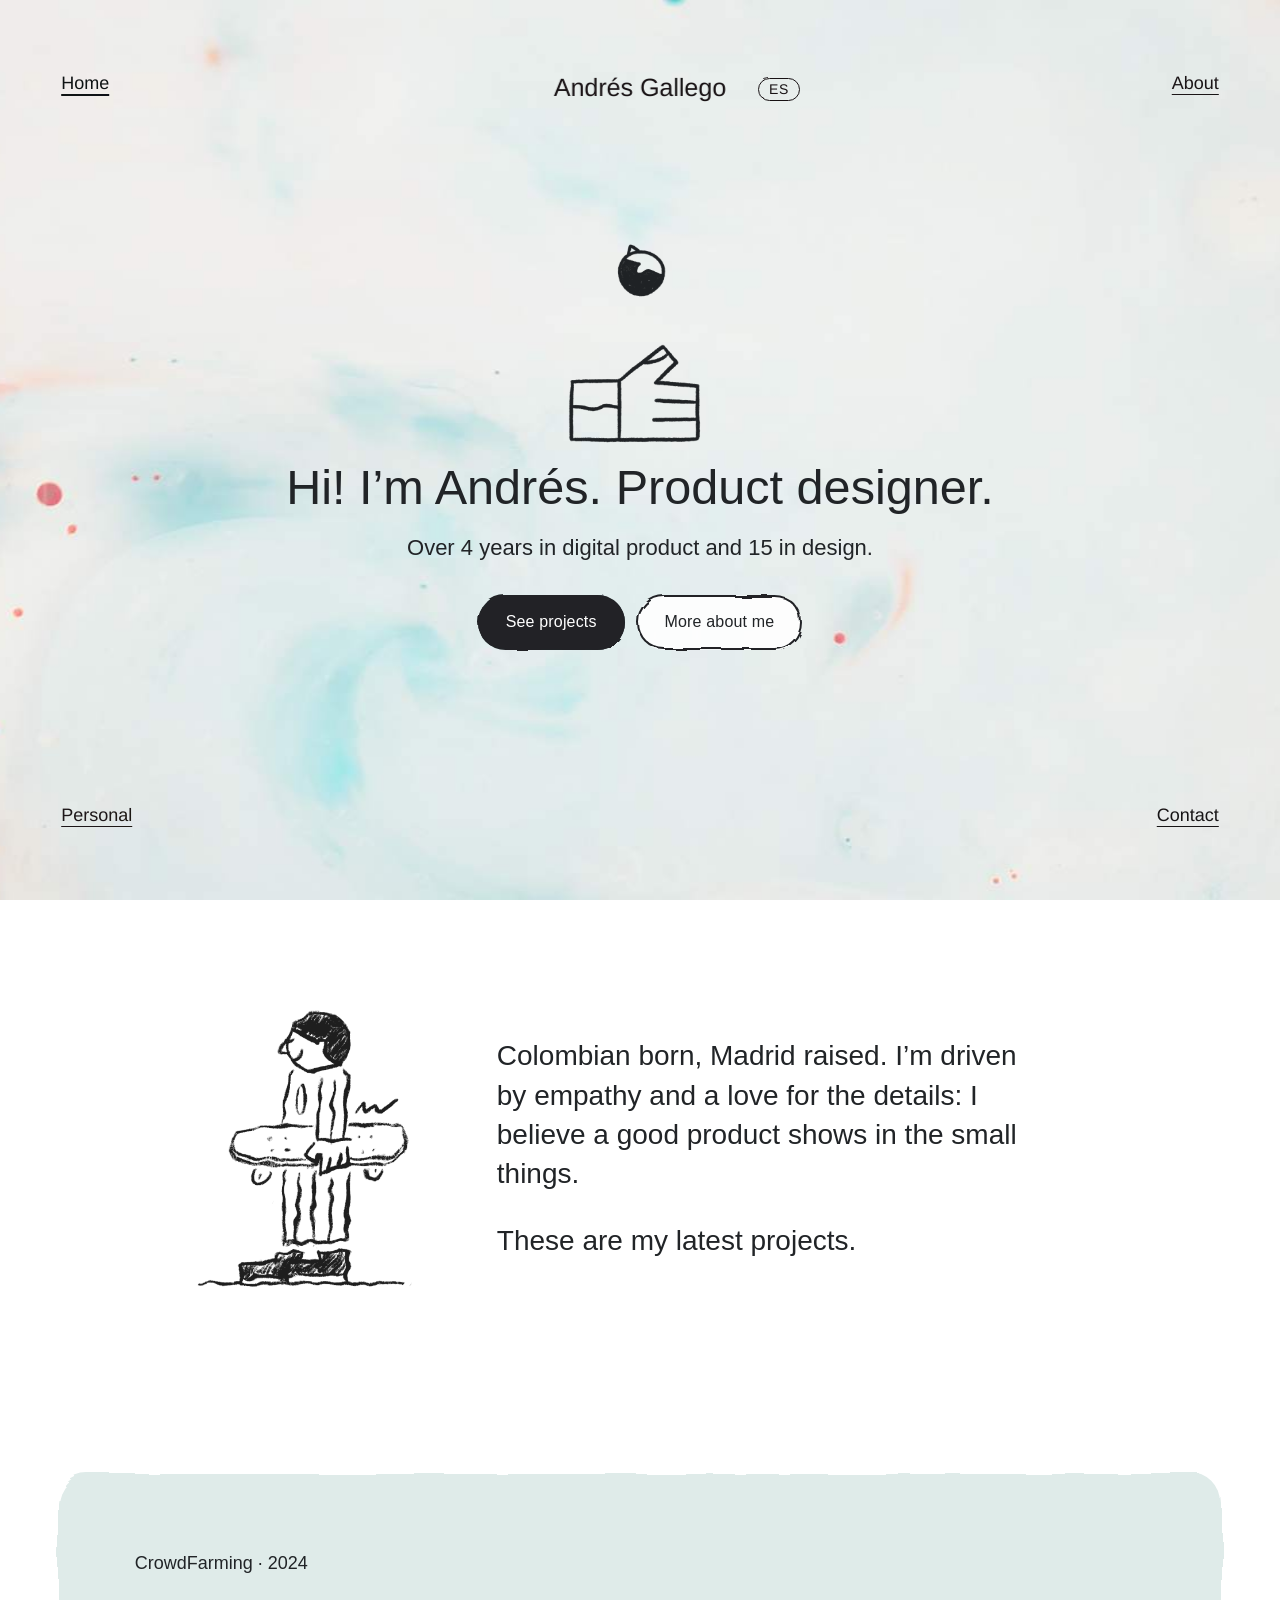
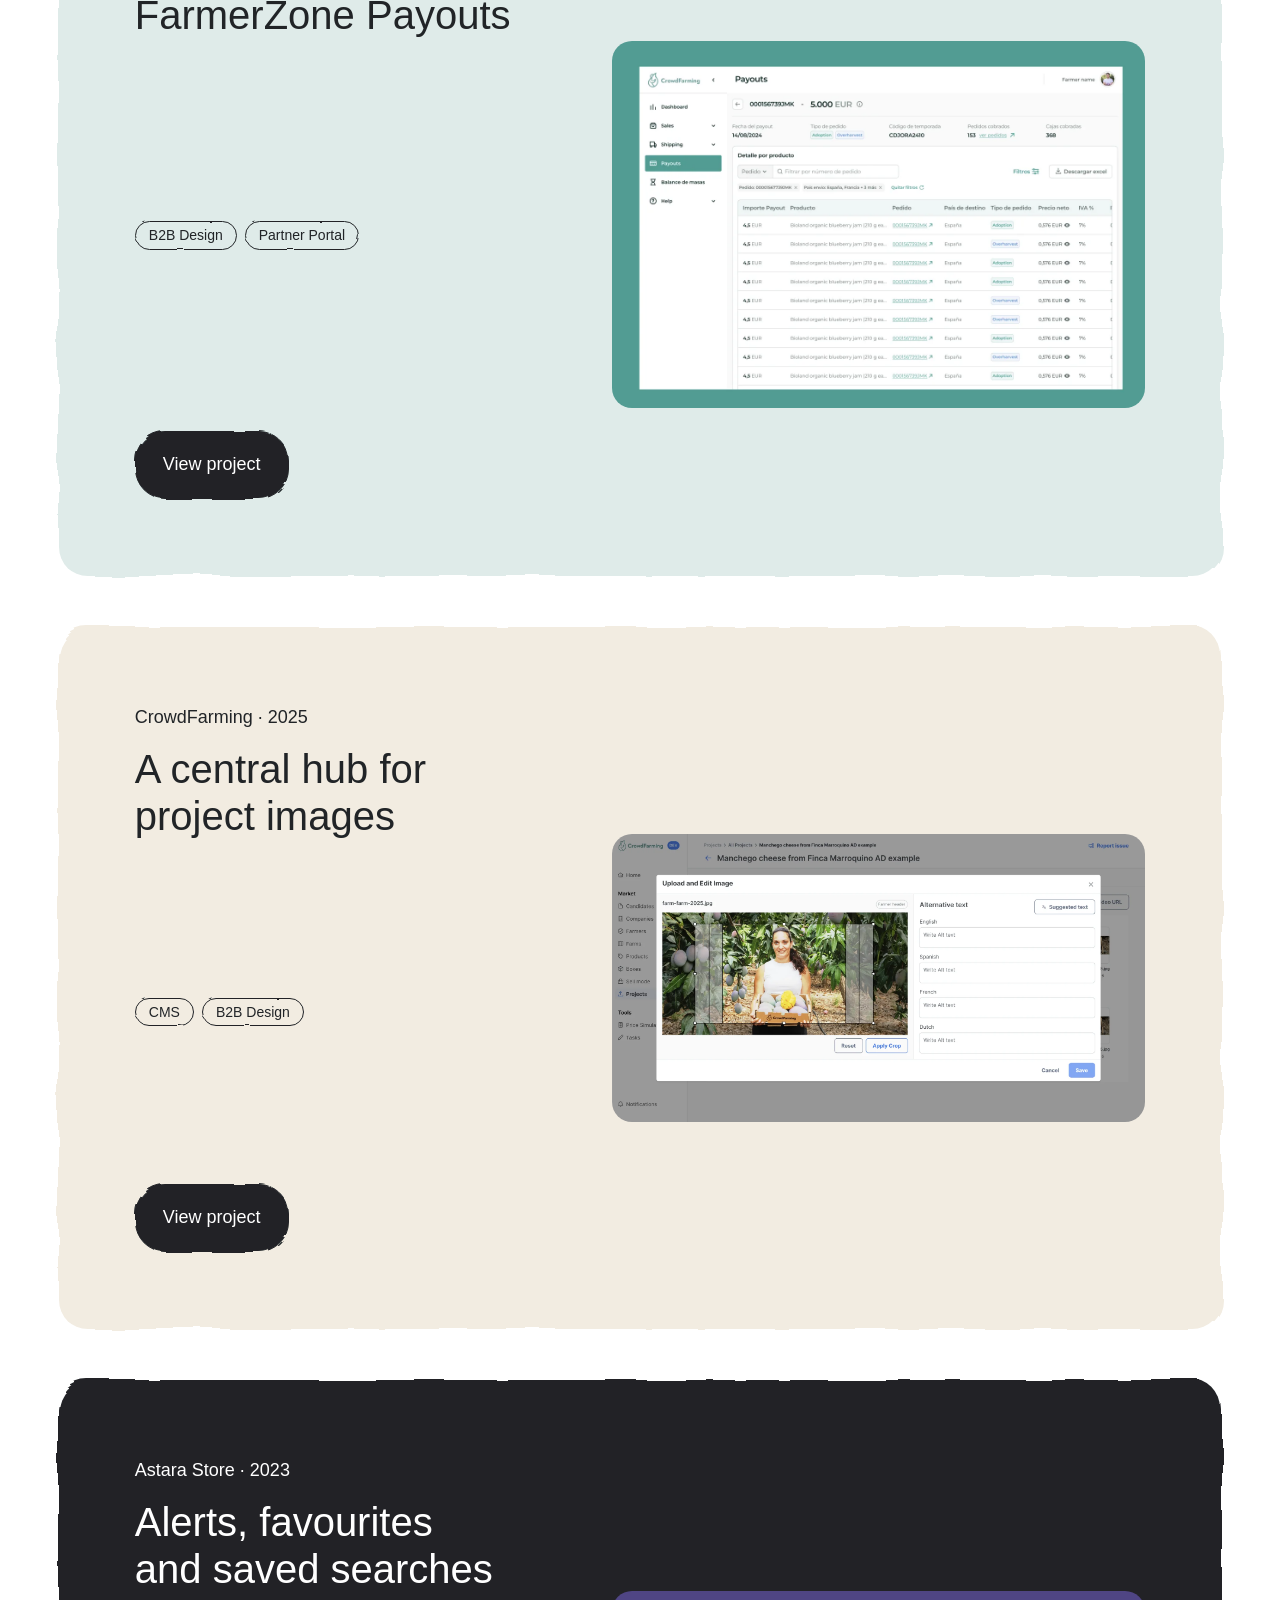
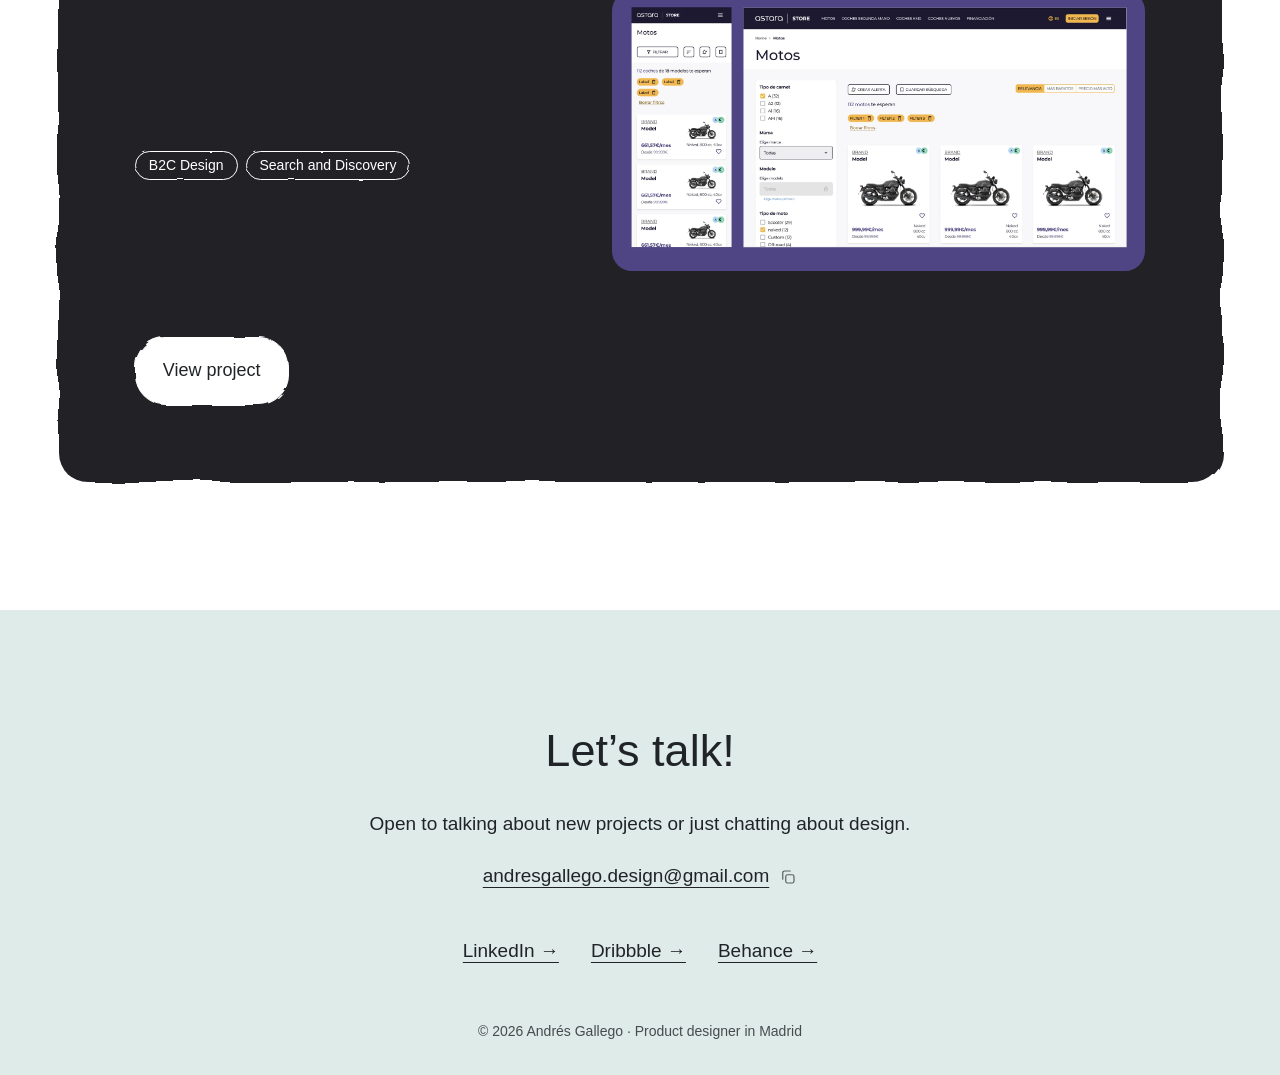
==== en/index.html @ e275a769 "Add files via upload" ====
<!doctype html>
<html lang="en">
<head>
<meta charset="utf-8">
<meta name="viewport" content="width=device-width, initial-scale=1">
<title>Andrés Gallego · Product designer</title>
<meta name="description" content="Portfolio of Andrés Gallego, product designer in Madrid: over 4 years in digital product and 15 in graphic and visual design. Case studies from CrowdFarming and Astara Store.">
<meta name="author" content="Andrés Gallego">
<meta name="theme-color" content="#212427">
<link rel="canonical" href="https://andresgallego.com/en/">
<link rel="alternate" hreflang="es" href="https://andresgallego.com/">
<link rel="alternate" hreflang="en" href="https://andresgallego.com/en/">
<link rel="alternate" hreflang="x-default" href="https://andresgallego.com/">
<meta property="og:type" content="website">
<meta property="og:site_name" content="Andrés Gallego">
<meta property="og:title" content="Andrés Gallego · Product designer">
<meta property="og:description" content="Portfolio of Andrés Gallego, product designer in Madrid: over 4 years in digital product and 15 in graphic and visual design. Case studies from CrowdFarming and Astara Store.">
<meta property="og:url" content="https://andresgallego.com/en/">
<meta property="og:image" content="https://andresgallego.com/assets/img/og-image.jpg">
<meta property="og:image:width" content="1200">
<meta property="og:image:height" content="630">
<meta property="og:image:alt" content="Andrés Gallego, product designer in Madrid">
<meta property="og:locale" content="en_GB">
<meta property="og:locale:alternate" content="es_ES">
<meta name="twitter:card" content="summary_large_image">
<meta name="twitter:title" content="Andrés Gallego · Product designer">
<meta name="twitter:description" content="Portfolio of Andrés Gallego, product designer in Madrid: over 4 years in digital product and 15 in graphic and visual design. Case studies from CrowdFarming and Astara Store.">
<meta name="twitter:image" content="https://andresgallego.com/assets/img/og-image.jpg">
<script type="application/ld+json">{"@context":"https://schema.org","@type":"Person","name":"Andrés Gallego","jobTitle":"Product designer","url":"https://andresgallego.com/","address":{"@type":"PostalAddress","addressLocality":"Madrid","addressCountry":"ES"},"sameAs":["https://www.linkedin.com/in/andres-gallego/","https://dribbble.com/andresgallego","https://www.behance.net/andresgallego"]}</script>
<link rel="preconnect" href="https://api.fontshare.com">
<link rel="preconnect" href="https://fonts.googleapis.com">
<link rel="preconnect" href="https://fonts.gstatic.com" crossorigin>
<link rel="stylesheet" href="https://fonts.googleapis.com/css2?family=Libre+Baskerville:ital@0;1&display=swap">
<link rel="stylesheet" href="https://api.fontshare.com/v2/css?f[]=switzer@400,500,600&f[]=cabinet-grotesk@500,700&display=swap">
<link rel="icon" type="image/png" sizes="32x32" href="../assets/img/favicon-32.png">
<link rel="icon" type="image/png" sizes="192x192" href="../assets/img/favicon-192.png">
<link rel="apple-touch-icon" href="../assets/img/apple-touch-icon.png">
<link rel="stylesheet" href="../assets/css/style.css">
<style>
.cargando{position:fixed;inset:0;z-index:9999;display:grid;place-content:center;justify-items:center;gap:4px;background:#fff;opacity:0;pointer-events:none;animation:cargando-entra .3s ease 1.2s forwards;transition:opacity .4s ease}
.cargando.fuera{animation:none;opacity:0!important;visibility:hidden;transition:opacity .4s ease,visibility 0s .4s}
@keyframes cargando-entra{to{opacity:1;pointer-events:auto}}
.cargando__cab{width:150px;height:auto;min-height:213px;display:block}
.cargando__puntos{display:flex;gap:9px;height:14px;align-items:center}
.cargando__puntos i{width:9px;height:9px;border-radius:50%;background:#212427;animation:cargando-punto 1.2s ease-in-out infinite}
.cargando__puntos i:nth-child(2){animation-delay:.2s}.cargando__puntos i:nth-child(3){animation-delay:.4s}
@keyframes cargando-punto{0%,70%,100%{opacity:.18;transform:scale(.8)}35%{opacity:1;transform:scale(1.1)}}
@media (prefers-reduced-motion:reduce){.cargando__puntos i{animation:none;opacity:.6}}
</style>
<noscript><style>.cargando{display:none}</style></noscript>
<script src="../assets/js/main.js" defer></script>
</head>
<body>
<div class="cargando" id="cargando" role="status" aria-live="polite"><img class="cargando__cab" data-src="../assets/img/cabezon-mini.webp" alt=""><div class="cargando__puntos" aria-hidden="true"><i></i><i></i><i></i></div><span class="solo-lectores">Loading…</span></div>
<script>(function(){var c=document.getElementById("cargando");if(!c)return;setTimeout(function(){var i=c.querySelector("img");if(i&&c.parentNode&&!c.classList.contains("fuera"))i.src=i.getAttribute("data-src")},600);var f=function(){c.classList.add("fuera");setTimeout(function(){c.remove()},600)};if(document.readyState==="complete")f();else{window.addEventListener("load",f);setTimeout(f,12000)}})();</script>
<a class="skip" href="#main">Skip to content</a>
<svg width="0" height="0" style="position:absolute" aria-hidden="true" focusable="false"><filter id="trazo" x="-12%" y="-50%" width="124%" height="200%"><feTurbulence type="fractalNoise" baseFrequency="0.035 0.06" numOctaves="2" seed="7" result="n"/><feDisplacementMap in="SourceGraphic" in2="n" scale="6"/></filter><filter id="trazo-fino" x="-12%" y="-50%" width="124%" height="200%"><feTurbulence type="fractalNoise" baseFrequency="0.05 0.08" numOctaves="2" seed="7" result="n"/><feDisplacementMap in="SourceGraphic" in2="n" scale="2.5"/></filter><filter id="trazo-card" x="-2%" y="-2%" width="104%" height="104%"><feTurbulence type="fractalNoise" baseFrequency="0.012 0.02" numOctaves="2" seed="7" result="n"/><feDisplacementMap in="SourceGraphic" in2="n" scale="9"/></filter></svg>
<nav class="site-nav" aria-label="Main">
  <a class="nav-name" href="index.html">Andrés Gallego</a>
  <a class="nav-lang" href="../index.html" hreflang="es" lang="es" aria-label="Leer esta página en español">ES</a>
  <div class="m-cabecera">
    <a class="m-id" href="index.html"><span class="m-foto"><img src="../assets/img/andres.jpg" alt=""></span><span class="m-nombre">Andrés Gallego</span></a>
    <div class="m-acciones">
      <a class="m-btn" href="mailto:andresgallego.design@gmail.com" aria-label="Email Andrés"><svg viewBox="0 0 24 24" width="18" height="18" fill="none" stroke="currentColor" stroke-width="1.6" stroke-linecap="round" stroke-linejoin="round" aria-hidden="true"><rect x="3" y="5" width="18" height="14" rx="2.5"/><path d="m4 7.5 8 6 8-6"/></svg></a>
      <a class="m-btn" href="https://www.linkedin.com/in/andres-gallego/" target="_blank" rel="noopener" aria-label="Andrés on LinkedIn"><svg viewBox="0 0 24 24" width="17" height="17" fill="currentColor" aria-hidden="true"><path d="M5.2 9.2h3.1V19H5.2zM6.75 4.6a1.8 1.8 0 1 1 0 3.6 1.8 1.8 0 0 1 0-3.6zM10.4 9.2h3v1.35h.04c.42-.8 1.45-1.65 2.98-1.65 3.18 0 3.77 2.1 3.77 4.8V19h-3.1v-4.7c0-1.12-.02-2.56-1.56-2.56-1.56 0-1.8 1.22-1.8 2.48V19h-3.1z"/></svg></a>
      <a class="m-btn m-lang" href="../index.html" hreflang="es" lang="es" aria-label="Leer esta página en español">ES</a>
    </div>
  </div>
  <div class="nav-pill">
    <a class="nav-tl" href="index.html" aria-current="page">Home</a>
    <a class="nav-tr" href="about.html">About</a>
    <a class="nav-bl" href="personal.html">Personal</a>
    <a class="nav-br" href="#contacto">Contact</a>
  </div>
</nav>
<main id="main" class="page">
<header class="hero">
  <img class="dibujo dibujo--hero" data-balon="../assets/img/cabeza.png" src="../assets/img/cabezon.webp" alt="Animated illustration of a head resting on an open book">
  <h1>Hi! I’m Andrés. Product designer.</h1>
  <p class="hero__sub">Over 4 years in digital product and 15 in design.</p>
  <p class="hero__ctas"><a href="#trabajos">See projects</a><a href="about.html">More about me</a></p>
</header>
<section class="intro" aria-label="Introduction">
  <div class="intro__inner">
    <img class="intro__dibujo" src="../assets/img/patin.webp" alt="Animated illustration of a boy standing and holding a skateboard" width="400" height="508">
    <div class="intro__texto">
      <p>Colombian born, Madrid raised. I’m driven by empathy and a love for the details: I believe a good product shows in the small things.</p>
      <p>These are my latest projects.</p>
    </div>
  </div>
</section>
<div class="trabajos-banda" id="trabajos"><section class="trabajos" aria-label="Projects">
    <article class="card reveal" style="--bg:#DFEBE9">
      <div class="card__texto">
        <div>
          <p class="card__meta">CrowdFarming · 2024</p>
          <h2><a class="card__link" href="farmerzone-payouts.html">FarmerZone Payouts</a></h2>
        </div>
        <ul class="card__tags" style="list-style:none;padding:0;margin:0"><li class="chip">B2B Design</li><li class="chip">Partner Portal</li></ul>
        <span class="btn" aria-hidden="true">View project</span>
      </div>
      <div class="card__media"><figure class="media "><div class="media__box" style="--ratio:4 / 3"><img src="../assets/img/farmerzone-portada.webp" alt="Cover of FarmerZone Payouts" loading="lazy"></div></figure></div>
    </article>
    <article class="card reveal" style="--bg:#F2ECE1">
      <div class="card__texto">
        <div>
          <p class="card__meta">CrowdFarming · 2025</p>
          <h2><a class="card__link" href="central-image-hub.html">A central hub for project images</a></h2>
        </div>
        <ul class="card__tags" style="list-style:none;padding:0;margin:0"><li class="chip">CMS</li><li class="chip">B2B Design</li></ul>
        <span class="btn" aria-hidden="true">View project</span>
      </div>
      <div class="card__media"><figure class="media "><div class="media__box" style="--ratio:4 / 3"><img src="../assets/img/hub-imagenes-portada.webp" alt="Cover of the project image hub" loading="lazy"></div></figure></div>
    </article>
    <article class="card reveal card--oscuro" style="--bg:#212427">
      <div class="card__texto">
        <div>
          <p class="card__meta">Astara Store · 2023</p>
          <h2><a class="card__link" href="alerts-favourites.html">Alerts, favourites and saved searches</a></h2>
        </div>
        <ul class="card__tags" style="list-style:none;padding:0;margin:0"><li class="chip">B2C Design</li><li class="chip">Search and Discovery</li></ul>
        <span class="btn" aria-hidden="true">View project</span>
      </div>
      <div class="card__media"><figure class="media "><div class="media__box" style="--ratio:4 / 3"><img src="../assets/img/alertas-portada.webp" alt="Cover of Alerts, favourites and saved searches" loading="lazy"></div></figure></div>
    </article>
</section></div>
<section class="contacto" id="contacto" aria-labelledby="h-contacto">
  <h2 id="h-contacto">Let’s talk!</h2>
  <p>Open to talking about new projects or just chatting about design.</p>
  <p class="contacto__fila"><button type="button" class="copiar-mail" data-mail="andresgallego.design@gmail.com" data-ok="Email copied!" aria-label="Copy email"><span class="contacto__mail">andresgallego.design@gmail.com</span><svg class="i-copiar" viewBox="0 0 24 24" width="18" height="18" fill="none" stroke="currentColor" stroke-width="1.6" stroke-linecap="round" stroke-linejoin="round" aria-hidden="true"><rect x="9" y="9" width="11" height="11" rx="2.5"/><path d="M5 15V6.5A2.5 2.5 0 0 1 7.5 4H15"/></svg><svg class="i-ok" viewBox="0 0 24 24" width="18" height="18" fill="none" stroke="currentColor" stroke-width="1.8" stroke-linecap="round" stroke-linejoin="round" aria-hidden="true"><path d="M5 12.5l4.5 4.5L19 7.5"/></svg></button></p>
  <ul class="contacto__links">
    <li><a href="https://www.linkedin.com/in/andres-gallego/" target="_blank" rel="noopener">LinkedIn →</a></li>
    <li><a href="https://dribbble.com/andresgallego" target="_blank" rel="noopener">Dribbble →</a></li>
    <li><a href="https://www.behance.net/andresgallego" target="_blank" rel="noopener">Behance →</a></li>
  </ul>
</section>

</main>
<footer class="pie"><p>© 2026 Andrés Gallego · Product designer in Madrid</p></footer>
</body>
</html>
---- assets/css/style.css ----
/* Portfolio de Andrés Gallego · estilos compartidos por todas las páginas.
   Concepto de layout: navegación en las cuatro esquinas, tarjetas grandes de color
   por proyecto y bloques de lectura estrechos en los casos de estudio.

   TIPOGRAFÍAS: ahora se cargan Switzer (textos) y Cabinet Grotesk (menú, botones y nombre)
   desde Fontshare, que son gratuitas también para uso comercial. Para cambiarlas basta con
   editar las dos variables --font-texto y --font-ui (ver README.md, apartado "Tipografías"). */

:root {
  --negro: #212427;
  --blanco: #ffffff;
  --fondito: #dfebe9;
  --veis: #f2ece1;
  --granate: #ea7287;
  --naranjita: #fea989;
  --gris: #d9d9d9;
  --fecha: #2ba3a9;
  --aviso: #fbe3e8;
  --linea: rgba(33, 36, 39, 0.14);

  --font-texto: "Switzer", "Hanken Grotesk", "Helvetica Neue", Arial, sans-serif;
  --font-ui: "Cabinet Grotesk", "Switzer", "Helvetica Neue", Arial, sans-serif;

  --edge: clamp(16px, 4vw, 60px);
  --gutter: clamp(20px, 5vw, 48px);
  --nav-y: clamp(20px, 7vh, 72px);
  --radio: 30px;

  /* Escala tipográfica única para toda la web */
  --fs-xs: 14px;                          /* etiquetas, fechas, chips */
  --fs-sm: 16px;                          /* texto secundario, pies de foto */
  --fs-base: 18px;                        /* texto de interfaz */
  --fs-read: clamp(17px, 1.5vw, 19px);    /* cuerpo de lectura (casos de estudio) */
  --fs-lg: clamp(19px, 1.8vw, 22px);      /* subtítulos y listas destacadas */
  --fs-xl: clamp(21px, 2.4vw, 28px);      /* entradillas y títulos de apartado */
  --fs-h2: clamp(26px, 3.4vw, 40px);      /* títulos de sección y tarjetas */
  --fs-h1: clamp(26px, 4.2vw, 45px);      /* titulares de portada y contacto */
  --fs-title: clamp(30px, 4.6vw, 56px);   /* títulos de página */

  color-scheme: light;
}

*, *::before, *::after { box-sizing: border-box; }

html { scroll-behavior: smooth; }

body {
  margin: 0;
  background: var(--blanco);
  color: var(--negro);
  font-family: var(--font-texto);
  font-size: var(--fs-read);
  line-height: 1.55;
  -webkit-font-smoothing: antialiased;
}

img { max-width: 100%; display: block; }
a { color: inherit; }
:focus-visible { outline: 2px solid var(--negro); outline-offset: 4px; border-radius: 4px; }

.skip {
  position: absolute; left: -999px; top: 8px; z-index: 100;
  background: var(--negro); color: #fff; padding: 10px 16px; border-radius: 8px;
}
.skip:focus { left: 8px; }

/* ---------- Navegación en las cuatro esquinas ---------- */

.site-nav a {
  position: fixed;
  z-index: 50;
  padding: 10px;
  font-family: var(--font-ui);
  font-size: 18px;
  line-height: 1.2;
  color: #fff;
  mix-blend-mode: difference; /* se lee sobre fondos claros y oscuros */
  text-decoration: underline;
  text-decoration-thickness: 1px;
  text-underline-offset: 5px;
}
.site-nav a:hover,
.site-nav a[aria-current="page"] { text-decoration-thickness: 2px; }

.site-nav .nav-name {
  top: var(--nav-y);
  left: 50%;
  transform: translateX(-50%);
  font-size: 25px;
  font-weight: 500;
  text-decoration: none;
  white-space: nowrap;
}
.nav-tl { top: var(--nav-y); left: var(--edge); }
.nav-tr { top: var(--nav-y); right: var(--edge); }
.nav-bl { bottom: var(--nav-y); left: var(--edge); }
.nav-br { bottom: var(--nav-y); right: var(--edge); }

/* En páginas con fondo de color el menú va en negro. En la portada se mantiene la inversión: al hacer scroll, el texto se vuelve blanco cuando el dibujo pasa por debajo. */
@media (max-width: 800px) {
  body:has(.menu) .site-nav a,
  body:has(.personal) .site-nav a { mix-blend-mode: normal; color: var(--negro); }
}

/* Móvil: el nombre arriba (se va con el scroll) y el menú flota abajo en una barra fina redondeada */
@media (max-width: 800px) {
  .site-nav { position: fixed; inset: 0 0 auto 0; z-index: 50; display: block; pointer-events: none; }
  .site-nav .nav-name {
    position: absolute; left: 0; right: 0; top: 14px; transform: none; text-align: center;
    mix-blend-mode: normal; color: var(--negro); font-size: 19px; padding: 6px; pointer-events: auto;
  }
  .nav-pill {
    position: fixed; z-index: 60; pointer-events: auto;
    left: 50%; transform: translateX(-50%);
    bottom: max(14px, env(safe-area-inset-bottom, 0px));
    width: min(calc(100% - 32px), 400px);
    display: flex; gap: 2px; padding: 4px;
    background: rgba(255, 255, 255, 0.78);
    -webkit-backdrop-filter: blur(16px) saturate(1.4); backdrop-filter: blur(16px) saturate(1.4);
    border: 1px solid rgba(33, 36, 39, 0.1);
    border-radius: 999px;
    box-shadow: 0 8px 28px rgba(33, 36, 39, 0.1);
  }
  .nav-pill a {
    position: static; transform: none; mix-blend-mode: normal; flex: 1 1 0; min-width: 0;
    text-align: center; white-space: nowrap; text-decoration: none; color: var(--negro);
    font-size: 14px; font-weight: 500; padding: 10px 4px; border-radius: 999px;
    transition: background .2s, color .2s;
  }
  body .site-nav .nav-pill a[aria-current="page"] { background: var(--negro); color: #fff; }
  .pie { padding-bottom: 96px; }
}

/* ---------- Entrada de página ---------- */

.page { animation: entrar 0.5s ease both; }
@keyframes entrar { from { opacity: 0; } }

.js .reveal { transition: transform 0.8s cubic-bezier(0.2, 0.7, 0.2, 1); }
.js .reveal:not(.in) { transform: translateY(32px); }

@media (prefers-reduced-motion: reduce) {
  html { scroll-behavior: auto; }
  *, *::before, *::after { animation: none !important; transition: none !important; }
  .js .reveal:not(.in) { transform: none; }
}

/* ---------- Portada ---------- */

.hero {
  position: relative;
  isolation: isolate;
  min-height: 100svh;
  display: grid;
  place-content: center;
  justify-items: center;
  padding: 150px var(--gutter) 170px;
  text-align: center;
  overflow: hidden;
  background:
    radial-gradient(40% 50% at 12% 78%, rgba(234, 114, 135, 0.38), transparent 70%),
    radial-gradient(38% 46% at 86% 18%, rgba(223, 235, 233, 0.95), transparent 72%),
    radial-gradient(45% 55% at 70% 85%, rgba(160, 196, 226, 0.35), transparent 70%),
    radial-gradient(35% 45% at 28% 20%, rgba(242, 236, 225, 0.9), transparent 70%),
    #fff;
}
/* Textura de acuarela de tu diseño: guárdala como assets/img/hero-bg.jpg */
.hero::before {
  content: ""; position: absolute; inset: 0; z-index: -1;
  background: url("../img/hero-bg.jpg") center / cover no-repeat;
  opacity: 1;
}
.hero h1 {
  margin: 0;
  max-width: 643px;
  font-weight: 400;
  font-size: var(--fs-h1);
  line-height: 1.22;
  text-wrap: balance;
}
.hero__arrow {
  position: absolute; left: 50%; bottom: 48px;
  width: 30px; height: 70px; color: var(--negro);
  animation: bajar 2.4s ease-in-out infinite;
}
@keyframes bajar {
  0%, 100% { transform: translate(-50%, 0); }
  50% { transform: translate(-50%, 10px); }
}

.avatar {
  position: relative;
  display: grid; place-items: center;
  width: 138px; height: 138px;
  margin: 0 auto 36px;
  border-radius: 50%;
  overflow: hidden;
  background: var(--fondito);
  font-family: var(--font-ui); font-size: 32px; font-weight: 500;
}
.avatar img { position: absolute; inset: 0; width: 100%; height: 100%; object-fit: cover; }

/* ---------- Presentación ---------- */

.intro { background: #fff; padding: clamp(56px, 8vw, 112px) var(--gutter); }
.intro__inner { max-width: 676px; margin: 0 auto; }
.intro p { margin: 0 0 1em; font-size: var(--fs-xl); line-height: 1.4; }
.intro p:last-child { margin-bottom: 0; }

/* ---------- Tarjetas de proyecto ---------- */

.trabajos-banda { background: #fff; padding: clamp(40px, 6vw, 80px) 0 clamp(72px, 10vw, 150px); }
.trabajos {
  max-width: 1260px; margin: 0 auto;
  padding: 0 var(--gutter);
  display: grid; gap: clamp(28px, 4vw, 56px);
}
.card {
  position: relative;
  display: grid;
  grid-template-columns: minmax(0, 1fr) minmax(0, 1.25fr);
  gap: clamp(24px, 4vw, 56px);
  min-height: min(78vh, 720px);
  padding: clamp(28px, 6vw, 80px);
  border-radius: var(--radio);
  background: var(--bg, var(--fondito));
  color: var(--negro);
  transition: transform 0.35s ease;
}
.card:hover { transform: translateY(-4px); }
.card--oscuro { color: #fff; }
.card__texto { display: flex; flex-direction: column; justify-content: space-between; gap: 32px; }
.card__meta { margin: 0 0 14px; font-family: var(--font-ui); font-size: var(--fs-base); }
.card h2 {
  margin: 0;
  font-weight: 400; font-size: var(--fs-h2); line-height: 1.18;
  text-wrap: balance;
}
.card__link { color: inherit; text-decoration: none; }
.card__link::after { content: ""; position: absolute; inset: 0; border-radius: inherit; }
.card__tags { display: flex; flex-wrap: wrap; gap: 8px; list-style: none; margin: 0; padding: 0; }
.chip {
  padding: 6px 14px; border: 1px solid currentColor; border-radius: 999px;
  font-family: var(--font-ui); font-size: var(--fs-xs); line-height: 1.2;
}
.btn {
  display: inline-flex; align-items: center; align-self: flex-start;
  padding: 20px 28px; border-radius: var(--radio);
  background: var(--negro); color: #fff;
  font-family: var(--font-ui); font-size: var(--fs-base); text-decoration: none;
  transition: background 0.2s, color 0.2s;
}
.card--oscuro .btn { background: #fff; color: var(--negro); }
.btn::after { content: "→"; display: inline-block; max-width: 0; margin-left: 0; overflow: hidden; opacity: 0; white-space: nowrap; transition: max-width 0.3s ease, margin-left 0.3s ease, opacity 0.3s ease; }
.card:hover .btn::after, .card:focus-within .btn::after { max-width: 1.5em; margin-left: 10px; opacity: 1; }
.card__media .media__box { transition: transform 0.4s ease; }
.card:hover .card__media .media__box { transform: scale(1.025); }
.card__media { display: grid; align-content: center; gap: 16px; min-width: 0; }

@media (max-width: 800px) {
  .card { grid-template-columns: minmax(0, 1fr); min-height: 0; }
  .card__media { order: -1; }
}

/* ---------- Imágenes (con marcador cuando falta el archivo) ---------- */

.media { margin: 0; min-width: 0; }
.media__box {
  position: relative; display: grid;
  aspect-ratio: var(--ratio, 16 / 10);
  border-radius: 20px; overflow: hidden;
  background: rgba(33, 36, 39, 0.06);
}
.media__box img { width: 100%; height: 100%; object-fit: contain; }
.media__box.is-loaded { aspect-ratio: auto; background: none; }
.media__box.is-loaded img { height: auto; }
.media__box.missing {
  place-content: center; justify-items: center; gap: 6px; padding: 16px; text-align: center;
  border: 1.5px dashed rgba(33, 36, 39, 0.35);
}
.media__box.missing img { display: none; }
.media__box.missing::before { content: attr(data-alt); font-family: var(--font-ui); font-size: 16px; font-weight: 500; }
.media__box.missing::after { content: attr(data-file); font-family: ui-monospace, Menlo, monospace; font-size: 12px; opacity: 0.65; }
.card--oscuro .media__box.missing { border-color: rgba(255, 255, 255, 0.4); background: rgba(255, 255, 255, 0.06); }
.media figcaption { margin-top: 10px; font-size: var(--fs-sm); line-height: 1.4; opacity: 0.75; }
.duo { display: grid; grid-template-columns: repeat(2, minmax(0, 1fr)); gap: 16px; }
@media (max-width: 560px) { .duo { grid-template-columns: minmax(0, 1fr); } }

/* ---------- Contacto ---------- */

.contacto {
  background: var(--fondito); text-align: center;
  padding: clamp(64px, 9vw, 120px) var(--gutter) 24px;
}
.contacto h2 { margin: 0 0 32px; font-weight: 400; font-size: var(--fs-h1); line-height: 1.15; }
.contacto__links { display: flex; flex-wrap: wrap; justify-content: center; gap: 4px 12px; margin: 0 0 20px; padding: 0; list-style: none; }
.contacto__links a, .contacto__mail { font-family: var(--font-ui); text-underline-offset: 5px; }
.contacto__links a { padding: 10px; }
.contacto__mail { display: inline-block; margin: 0 0 40px; user-select: all; }
/* Pie: toma el fondo de la sección que lo precede (blanco por defecto) */
.pie { background: #fff; color: var(--negro); padding: 32px var(--gutter); text-align: center; font-size: var(--fs-xs); border-top: 1px solid rgba(33, 36, 39, 0.12); }
.pie p { margin: 0; opacity: 0.8; }

/* ---------- Menú de proyectos ---------- */

.menu {
  min-height: 100svh;
  display: grid; grid-template-columns: minmax(0, 1fr) minmax(0, 1.1fr); align-items: center;
  gap: clamp(24px, 5vw, 80px);
  padding: 140px var(--edge) 140px clamp(24px, 10vw, 200px);
}
.menu__lista { list-style: none; margin: 0; padding: 0; display: grid; gap: clamp(28px, 5vh, 56px); }
.menu__lista a { display: grid; gap: 6px; text-decoration: none; transition: opacity 0.25s; }
.menu__lista a.atenuado { opacity: 0.35; }
.menu__lista .titulo { font-size: clamp(30px, 3.6vw, 48px); line-height: 1.1; }
.menu__lista a:hover .titulo, .menu__lista a:focus-visible .titulo { text-decoration: underline; text-underline-offset: 8px; text-decoration-thickness: 1px; }
.menu__lista .dato { font-family: var(--font-ui); font-size: var(--fs-sm); opacity: 0.7; }
.menu__previews { position: relative; aspect-ratio: 1 / 1; max-height: 70vh; width: 100%; }
.preview {
  position: absolute; inset: 0; display: grid; place-items: center;
  padding: clamp(20px, 3vw, 40px); border-radius: var(--radio);
  background: var(--bg, var(--fondito)); color: var(--negro);
  opacity: 0; visibility: hidden; transition: opacity 0.35s ease, visibility 0.35s;
}
.preview.activa { opacity: 1; visibility: visible; }
.preview--oscuro { color: #fff; }
.preview .media { width: 100%; }
@media (max-width: 800px) {
  .menu { grid-template-columns: minmax(0, 1fr); padding: 130px var(--gutter) 80px; }
  .menu__previews { display: none; }
}

/* ---------- Sobre mí ---------- */

.sobre {
  position: relative;
  min-height: 100svh;
  display: grid; place-items: center;
  padding: 130px var(--gutter) 150px;
  background: var(--naranjita);
}
.sobre__cab {
  width: 100%; max-width: 1000px;
  display: grid; grid-template-columns: minmax(0, 328px) minmax(0, 1fr);
  gap: clamp(32px, 8vw, 120px); align-items: center;
}
.retrato { position: relative; width: min(328px, 100%); aspect-ratio: 1; }
.retrato .avatar { width: 100%; height: 100%; margin: 0; font-size: 64px; background: rgba(255, 255, 255, 0.55); }
.dibujo--skate { position: absolute; right: -9%; bottom: -4%; height: 62%; width: auto; margin: 0; }
.sobre h1 { margin: 0 0 40px; font-weight: 400; font-size: var(--fs-h2); line-height: 1.2; text-wrap: balance; }
.enlace-cv { font-family: var(--font-ui); font-size: var(--fs-base); text-underline-offset: 5px; }
.sobre .hero__arrow { bottom: 40px; }
@media (max-width: 700px) {
  .sobre { padding-top: 150px; }
  .sobre__cab { grid-template-columns: minmax(0, 1fr); justify-items: center; text-align: center; }
  .retrato { width: 240px; }
}

.detalle { background: #fff; padding: clamp(56px, 8vw, 112px) var(--gutter); }
.detalle__grid {
  max-width: 908px; margin: 0 auto;
  display: grid; grid-template-columns: minmax(0, 1fr) minmax(0, 1.6fr); gap: clamp(32px, 6vw, 72px);
}
.detalle h2 {
  margin: 0 0 20px; font-family: var(--font-ui); font-size: var(--fs-xs); font-weight: 500;
  letter-spacing: 0.12em; text-transform: uppercase; opacity: 0.65;
}
.habilidades { list-style: none; margin: 0 0 48px; padding: 0; display: grid; gap: 8px; font-size: var(--fs-lg); }
.exp { list-style: none; margin: 0 0 48px; padding: 0; display: grid; gap: 28px; }
.exp li { display: grid; gap: 2px; }
.exp .rol { font-size: 19px; font-weight: 500; }
.exp .lugar { font-size: 17px; }
.exp .fechas { font-size: 16px; color: var(--fecha); }
@media (max-width: 700px) { .detalle__grid { grid-template-columns: minmax(0, 1fr); } }

.cierre-gris { background: var(--gris); padding: clamp(56px, 8vw, 112px) var(--gutter); text-align: center; }
.cierre { max-width: 900px; margin: 0 auto; font-size: var(--fs-xl); line-height: 1.35; text-wrap: balance; }

/* ---------- Personal ---------- */

.personal { padding: clamp(128px, 16vw, 232px) var(--gutter) clamp(64px, 9vw, 120px); }
.personal header { margin-bottom: 56px; text-align: center; }
.personal h1 { margin: 0 0 12px; font-weight: 400; font-size: var(--fs-title); line-height: 1.1; }
.personal header p { margin: 0; font-size: var(--fs-lg); opacity: 0.8; }
.galeria { max-width: 908px; margin: 0 auto; display: grid; grid-template-columns: repeat(6, minmax(0, 1fr)); gap: 20px; }
.galeria .media { grid-column: span 6; }
.galeria .media--m { grid-column: span 3; }
@media (max-width: 560px) { .galeria .media--m { grid-column: span 6; } }

/* ---------- Casos de estudio ---------- */

.cs-hero { padding: clamp(128px, 16vw, 232px) var(--gutter) clamp(40px, 6vw, 72px); text-align: center; }
.cs-hero h1 { margin: 0 auto 16px; max-width: 900px; font-weight: 400; font-size: var(--fs-title); line-height: 1.1; text-wrap: balance; }
.cs-hero .sub { margin: 0 auto; max-width: 676px; font-size: var(--fs-lg); opacity: 0.8; }
.cs-portada { max-width: 1100px; margin: 0 auto; padding: 0 var(--gutter); }
.cs-meta {
  max-width: 908px; margin: clamp(48px, 6vw, 80px) auto;
  padding: 0 var(--gutter);
  display: grid; grid-template-columns: repeat(auto-fit, minmax(170px, 1fr)); gap: 28px 32px;
}
.cs-meta dt { margin: 0 0 6px; font-family: var(--font-ui); font-size: var(--fs-xs); letter-spacing: 0.12em; text-transform: uppercase; opacity: 0.65; }
.cs-meta dd { margin: 0; font-size: var(--fs-read); }

.cs-section { padding: clamp(56px, 8vw, 112px) 0; }
.cs-section--veis { background: var(--veis); }
.cs-section--fondito { background: var(--fondito); }
.cs-wrap { max-width: 908px; margin: 0 auto; padding: 0 var(--gutter); display: grid; gap: 28px; }
.cs-wrap > * { margin: 0; min-width: 0; }
.cs-wrap h2 { font-weight: 400; font-size: var(--fs-h2); line-height: 1.15; text-wrap: balance; }
.cs-wrap h3 { margin-top: 24px; font-family: var(--font-ui); font-weight: 500; font-size: var(--fs-xl); line-height: 1.25; }
.cs-wrap p, .cs-wrap li { max-width: 64ch; font-size: var(--fs-read); line-height: 1.6; }
.cs-wrap ul { padding-left: 1.2em; display: grid; gap: 10px; }

.callout { padding: 24px 28px; border-radius: 20px; background: var(--fondito); font-size: var(--fs-read); line-height: 1.5; }
.callout--gris { background: var(--veis); }
.callout--aviso { background: var(--aviso); }
.cs-section--veis .callout:not(.callout--aviso),
.cs-section--fondito .callout:not(.callout--aviso) { background: #fff; }

.siguiente {
  display: block; padding: clamp(48px, 7vw, 96px) var(--gutter);
  background: var(--negro); color: #fff; text-align: center; text-decoration: none;
}
.siguiente small { display: block; margin-bottom: 12px; font-family: var(--font-ui); font-size: var(--fs-xs); letter-spacing: 0.12em; text-transform: uppercase; opacity: 0.7; }
.siguiente span { font-size: var(--fs-h2); line-height: 1.15; }
.siguiente:hover span, .siguiente:focus-visible span { text-decoration: underline; text-underline-offset: 8px; text-decoration-thickness: 1px; }
.arriba { display: inline-block; margin: 0 0 24px; font-family: var(--font-ui); text-underline-offset: 5px; }

/* ---------- Ilustraciones animadas (WebP con fondo transparente) ---------- */
.dibujo { display: block; margin: 0 auto 24px; height: clamp(190px, 30vh, 280px); width: auto; max-width: 100%; }
.dibujo--sobre { height: auto; width: min(328px, 100%); margin: 0; }
.dibujo--cierre { height: clamp(180px, 24vw, 260px); margin: 0 auto 24px; }

/* El dibujo de la portada se funde con la acuarela: las líneas se mezclan con el fondo. */
.dibujo--hero { mix-blend-mode: multiply; }

/* Retrato: foto original con fondo claro (andres-regen.jpg es la alternativa en la que sales con las palmeras). */
.retrato .avatar { isolation: isolate; }

/* Retrato: base monocroma suave + velo degradado con los tonos de la acuarela (sutil, sin quemar) */
.retrato .avatar img { filter: grayscale(1) contrast(1.1) brightness(.96); }


/* Intro de la home: ilustración animada + texto */
.intro__inner { max-width: 900px; display: flex; align-items: center; gap: clamp(32px, 6vw, 80px); }
.intro__dibujo { width: clamp(150px, 22vw, 230px); height: auto; flex: none; }
.intro__texto { max-width: 520px; }
@media (max-width: 640px) { .intro__inner { flex-direction: column; align-items: flex-start; } .intro__dibujo { width: 160px; } }

/* ---------- Recorrido (Sobre mí) ---------- */
.journey { max-width: 1040px; margin: 0 auto; display: grid; grid-template-columns: minmax(0, 5fr) minmax(0, 7fr); gap: clamp(32px, 7vw, 96px); align-items: start; }
.journey__lado { position: sticky; top: 120px; }
.journey__lado h2 { margin: 0 0 24px; font-family: var(--font-ui); font-size: var(--fs-xs); font-weight: 500; letter-spacing: .06em; text-transform: uppercase; }
.journey__year { margin: 0 0 40px; font-family: var(--font-ui); font-weight: 700; font-size: clamp(64px, 9vw, 120px); line-height: .95; letter-spacing: -.03em; color: var(--naranjita); font-variant-numeric: tabular-nums; transition: opacity .25s; }
.journey__year.cambia { opacity: .15; }
.journey__sub { margin: 0 0 12px; font-size: var(--fs-sm); font-weight: 500; color: var(--fecha); }
.journey__camino { position: relative; padding-left: 40px; }
.journey__linea { position: absolute; left: 7px; top: 8px; bottom: 8px; width: 2px; background: var(--gris); border-radius: 2px; }
.journey__relleno { position: absolute; left: 0; top: 0; width: 100%; height: calc(var(--progreso, 1) * 100%); background: var(--naranjita); border-radius: 2px; }
.paradas { list-style: none; margin: 0; padding: 0; display: grid; gap: clamp(56px, 9vw, 104px); }
.parada { position: relative; }
.parada__punto { position: absolute; left: -40px; top: 6px; width: 16px; height: 16px; border-radius: 50%; background: #fff; border: 2px solid var(--gris); transition: background .3s, border-color .3s, transform .3s; }
.parada.activa .parada__punto { background: var(--naranjita); border-color: var(--naranjita); transform: scale(1.25); }
.parada__tipo { margin: 0 0 6px; font-size: var(--fs-xs); color: var(--fecha); }
.parada__rol { margin: 0 0 4px; font-size: var(--fs-xl); font-weight: 500; line-height: 1.2; }
.parada__lugar { margin: 0 0 4px; font-size: var(--fs-lg); }
.parada__fechas { margin: 0; font-size: var(--fs-sm); color: var(--fecha); }
.parada__fechas a { color: inherit; }
.parada--siguiente .parada__rol { color: var(--negro); }
.js .parada { opacity: .35; transform: translateY(14px); transition: opacity .5s, transform .5s; }
.js .parada.activa, .js .parada.vista { opacity: 1; transform: none; }
.js .parada.activa { opacity: 1; }
@media (prefers-reduced-motion: reduce) { .js .parada { opacity: 1; transform: none; transition: none; } .journey__year { transition: none; } }
@media (max-width: 760px) {
  .journey { grid-template-columns: minmax(0, 1fr); }
  .journey__lado { position: static; }
  .journey__year { display: none; }
}

/* Año grande + ilustración animada */
.journey { grid-template-columns: minmax(0, 6fr) minmax(0, 6fr); }
.journey__cabeza { display: flex; align-items: flex-end; gap: clamp(8px, 2vw, 24px); margin: 0 0 40px; }
.journey__cabeza .journey__year { margin: 0; }

/* Composición: la ilustración se sobrepone al año */
.journey__cabeza { position: relative; align-items: flex-end; }

/* Composición: la ilustración se sobrepone al año, con transparencia (multiply) */
.journey__cabeza { align-items: flex-end; }
.journey__cabeza .journey__dibujo { width: auto; height: clamp(150px, 15vw, 205px); margin-left: calc(-1 * clamp(44px, 5vw, 72px)); margin-bottom: -6px; mix-blend-mode: multiply; z-index: 1; position: relative; }


/* ---------- Móvil: recorrido ---------- */
@media (max-width: 760px) {
  .journey { grid-template-columns: minmax(0, 1fr); gap: 0; }
  .journey__lado { display: contents; }
  .journey__lado h2 { margin: 0 0 4px; }
  .journey__cabeza {
    display: flex; position: sticky; top: 0; z-index: 5;
    margin: 0 calc(-1 * var(--gutter)) 28px; padding: 6px var(--gutter) 10px;
    background: #fff;
  }
  .journey__year { display: block; font-size: 64px; }
  .journey__cabeza .journey__dibujo { height: 104px; margin-left: -30px; margin-bottom: -4px; }
  .journey__sub { margin-top: 0; }
  .habilidades { margin-bottom: 44px; }
  .journey__camino { padding-left: 32px; }
  .parada__punto { left: -32px; }
  .journey__linea { left: 7px; }
  .paradas { gap: 44px; }
}

/* Móvil: la flecha queda por encima de la barra flotante */
@media (max-width: 800px) { .hero__arrow, .sobre .hero__arrow { bottom: 96px; } }

/* ---------- Cabecera móvil: foto + nombre y accesos rápidos (email, LinkedIn) ---------- */
.m-cabecera { display: none; }
@media (max-width: 800px) {
  .site-nav .nav-name { display: none; }
  .m-cabecera {
    display: flex; align-items: center; justify-content: space-between; gap: 12px;
    padding: 14px var(--gutter) 0; pointer-events: auto;
  }
  .site-nav .m-cabecera a { position: static; transform: none; mix-blend-mode: normal; color: var(--negro); text-decoration: none; padding: 0; }
  .m-id { display: flex; align-items: center; gap: 10px; min-width: 0; }
  .m-foto { position: relative; flex: none; width: 38px; height: 38px; border-radius: 50%; overflow: hidden; background: var(--gris); }
  .m-foto img { position: absolute; width: 80px; height: 80px; max-width: none; left: -21px; top: -11px; filter: grayscale(1) contrast(1.03) brightness(1.08); }
  .m-nombre { font-family: var(--font-ui); font-size: 17px; font-weight: 500; white-space: nowrap; }
  .m-acciones { display: flex; gap: 8px; flex: none; }
  .site-nav .m-cabecera .m-btn {
    display: grid; place-items: center; width: 38px; height: 38px; border-radius: 50%;
    background: rgba(255, 255, 255, 0.65); border: 1px solid rgba(33, 36, 39, 0.16);
    -webkit-backdrop-filter: blur(10px); backdrop-filter: blur(10px);
  }
}

/* Portada: enlaces a los trabajos */
.hero__cta { display: none; margin-top: 22px; font-family: var(--font-ui); font-size: var(--fs-sm); color: var(--negro); text-decoration: underline; text-underline-offset: 5px; text-decoration-thickness: 1px; }
.hero__cta:hover { text-decoration-thickness: 2px; }
.hero__bajar { position: absolute; left: 0; right: 0; bottom: 0; height: 130px; display: block; }
.hero__bajar .hero__arrow { pointer-events: none; }
@media (max-width: 800px) {
  .hero { padding: 92px var(--gutter) 150px; min-height: 100svh; place-content: start center; }
  .hero__cta { display: inline-block; }
  .hero h1 { line-height: 1.25; }
  .hero .dibujo--hero { height: clamp(190px, 28vh, 250px); margin-bottom: 10px; }
  .hero__bajar { height: 190px; }
}

/* Móvil: al hacer scroll, la ilustración y la cabecera suben rápido y se desvanecen */
@media (max-width: 800px) {
  .hero .dibujo--hero, .m-cabecera { will-change: transform, opacity; }
}
@media (prefers-reduced-motion: reduce) { .hero .dibujo--hero, .m-cabecera { transform: none !important; opacity: 1 !important; } }

/* La cabeza que cae y rebota como un balón */
.balon { position: fixed; left: 0; top: 0; z-index: 40; width: 54px; height: auto; pointer-events: auto; touch-action: manipulation; cursor: pointer; opacity: 0; will-change: transform, opacity; -webkit-tap-highlight-color: transparent; }
.balon.visible { opacity: 1; transition: opacity .25s; }
.balon.oculto { opacity: 0; transition: opacity .6s; pointer-events: none; }
@media (min-width: 801px) { .balon { width: 78px; } }

/* Móvil: el menú flotante lleva solo Home, Sobre mí y Personal (el contacto está en los botones de la cabecera) */
@media (max-width: 800px) {
  .nav-pill .nav-br { display: none; }
  .nav-pill { width: min(calc(100% - 48px), 330px); }
  .nav-pill a { font-size: 15px; padding: 11px 6px; }
}
@media (max-width: 800px) { .nav-pill .nav-tr { order: 3; } }

/* Móvil: la cabecera es fija, se oculta al bajar y vuelve al subir */
@media (max-width: 800px) {
  .m-cabecera {
    padding-bottom: 10px;
    transition: transform .38s cubic-bezier(.2, .7, .2, 1), background-color .25s, box-shadow .25s;
  }
  html.cab-fondo .m-cabecera {
    background: rgba(255, 255, 255, 0.84);
    -webkit-backdrop-filter: blur(14px) saturate(1.3); backdrop-filter: blur(14px) saturate(1.3);
    box-shadow: 0 1px 0 rgba(33, 36, 39, 0.08);
  }
  html.cab-oculta .m-cabecera { transform: translateY(-110%); }
}
@media (prefers-reduced-motion: reduce) { html.cab-oculta .m-cabecera { transition: none; } }

/* Ventanita con la dirección de email (cabecera móvil) */
.correo-pop {
  position: fixed; z-index: 70; top: 64px; right: var(--gutter);
  width: min(300px, calc(100% - 2 * var(--gutter)));
  padding: 16px; border-radius: 20px;
  background: rgba(255, 255, 255, 0.96); border: 1px solid rgba(33, 36, 39, 0.1);
  box-shadow: 0 12px 34px rgba(33, 36, 39, 0.16);
  -webkit-backdrop-filter: blur(14px); backdrop-filter: blur(14px);
}
.correo-pop[hidden] { display: none; }
.correo-pop__dir { margin: 0 0 12px; font-size: var(--fs-sm); word-break: break-all; user-select: all; -webkit-user-select: all; }
.correo-pop__acc { display: flex; gap: 8px; }
.correo-pop__copiar, .correo-pop__abrir {
  flex: 1; text-align: center; font-family: var(--font-ui); font-size: var(--fs-xs); font-weight: 500;
  padding: 10px 12px; border-radius: 999px; border: 1px solid rgba(33, 36, 39, 0.2);
  background: #fff; color: var(--negro); text-decoration: none; cursor: pointer;
}
.correo-pop__abrir { background: var(--negro); color: #fff; border-color: var(--negro); }

/* Escritorio: la portada cabe en una pantalla y la flecha siempre se ve */
@media (min-width: 801px) {
  .hero { height: 100svh; min-height: 560px; padding: 112px var(--gutter) 132px; }
  .hero .dibujo--hero { height: clamp(120px, 24vh, 250px); margin-bottom: 12px; }
  .hero h1 { font-size: clamp(26px, min(4.2vw, 5.2vh), 45px); }
}

/* Galería Personal: alinear por arriba y max-width algo mayor */
.galeria { align-items: start; max-width: 1040px; }
.galeria .media__box img { object-fit: contain; }
/* Imagen de 1080px: una columna, sin ampliar por encima de su resolución real (evita pixelado) */
.galeria .fila-par { grid-column: span 6; display: flex; gap: 20px; align-items: start; }
.galeria .fila-par .media { min-width: 0; }
.galeria .par-a { flex: 0.7925 1 0; }  /* 1080 × 1363 */
.galeria .par-b { flex: 1.5 1 0; }     /* 2000 × 1333 */
@media (max-width: 560px) { .galeria .fila-par { flex-direction: column; } .galeria .fila-par .media { flex: none; width: 100%; } }
/* Filas con alturas iguales: el patrón de música se recorta a 1:1 como el de helados */
.galeria .media:has(img[src*="music"]) .media__box img { object-fit: cover; }
.galeria .media:has(img[src*="music"]) .media__box.is-loaded { aspect-ratio: 1 / 1; }
.galeria .media:has(img[src*="music"]) .media__box.is-loaded img { height: 100%; }
@media (max-width: 800px) { body .pie { padding-bottom: 96px; } }

/* Móvil · Sobre mí: la foto ya sale en la cabecera, aquí queda solo la animación */
@media (max-width: 700px) {
  .retrato { width: auto; aspect-ratio: auto; display: grid; place-items: center; }
  .retrato .avatar { display: none; }
  .retrato .dibujo--skate { position: static; height: clamp(170px, 46vw, 220px); width: auto; }
  .sobre { padding-top: 120px; }
}

/* Sobre mí: botón de descarga del CV + flecha que lleva al recorrido */
.enlace-cv {
  display: inline-block; padding: 14px 26px; border-radius: 999px;
  background: var(--negro); color: #fff; text-decoration: none;
  font-family: var(--font-ui); font-size: var(--fs-sm); font-weight: 500; letter-spacing: 0.01em;
  transition: transform .2s ease, background .2s ease;
}
.enlace-cv:hover { transform: translateY(-2px); background: #000; }
.sobre .hero__bajar { z-index: 2; }
.sobre .hero__bajar:hover .hero__arrow { animation-duration: 1.2s; }
@media (max-width: 700px) {
  .sobre { place-items: start center; padding: 84px var(--gutter) 150px; min-height: 100svh; }
  .sobre h1 { margin-bottom: 28px; }
  .retrato .dibujo--skate { height: clamp(150px, 40vw, 190px); }
  .sobre .hero__bajar { height: 150px; }
}

/* Porción de pizza que cae en Sobre mí */
.balon--porcion { width: auto; }

/* Personal: la ilustración hace de título (el h1 queda oculto visualmente para lectores de pantalla y buscadores) */
.sr-solo { position: absolute; width: 1px; height: 1px; margin: -1px; padding: 0; overflow: hidden; clip: rect(0 0 0 0); white-space: nowrap; border: 0; }
.personal .dibujo--titulo { height: clamp(170px, 22vw, 250px); margin: 0 auto 20px; }
.personal header { margin-bottom: 40px; }

/* Piezas sueltas de la ilustración del título de Personal */
.piezas { position: fixed; inset: 0; z-index: 40; pointer-events: none; transition: opacity .7s; }
.piezas.oculto { opacity: 0; }
.piezas i { position: absolute; left: 0; top: 0; display: block; background-repeat: no-repeat; will-change: transform; }

/* Selector de idioma ES / EN */
.site-nav .nav-lang { top: var(--nav-y); left: calc(50% + 118px); font-size: 14px; letter-spacing: 0.04em; text-decoration: none; border: 1px solid currentColor; border-radius: 999px; padding: 3px 11px; margin-top: 7px; }
.site-nav .nav-lang:hover { text-decoration: none; background: rgba(255,255,255,.18); }
.m-lang { display: none; }
@media (max-width: 800px) {
  .site-nav .nav-lang { display: none; }
  .site-nav .m-cabecera .m-lang { display: grid; font-family: var(--font-ui); font-size: 13px; font-weight: 600; letter-spacing: 0.03em; text-decoration: none; color: var(--negro); }
}

/* Portada: saludo + subtítulo a dos líneas (referencia: benshih.design) */
.hero__sub { margin: 18px 0 0; max-width: 760px; font-size: clamp(16px, 1.5vw, 21px); line-height: 1.5; color: rgba(33, 36, 39, 0.78); text-wrap: pretty; }
.hero__sub .marca { display: inline-block; padding: 1px 12px 2px; margin: 0 1px; border: 1px solid rgba(33, 36, 39, 0.22); border-radius: 999px; background: rgba(255, 255, 255, 0.7); color: var(--negro); font-weight: 500; line-height: 1.35; }
@media (min-width: 801px) { .hero h1 { font-size: clamp(30px, min(5vw, 6vh), 56px); max-width: 780px; } }

/* Portada: todo el texto con el mismo cuerpo + dos CTA (referencia: benshih.design en móvil) */
body .hero h1, body .hero .hero__sub { font-size: var(--fs-xl); line-height: 1.4; font-weight: 400; max-width: 760px; color: var(--negro); text-wrap: balance; }
body .hero .hero__sub { margin-top: 0; }
.hero__ctas { display: flex; flex-wrap: wrap; justify-content: center; gap: 10px 32px; margin: 28px 0 0; font-family: var(--font-ui); font-size: var(--fs-sm); }
.hero__ctas a { white-space: nowrap; color: var(--negro); text-decoration: underline; text-underline-offset: 5px; text-decoration-thickness: 1px; }
.hero__ctas a:hover { text-decoration-thickness: 2px; }

/* Sobre mí: historia */
.bio { background: #fff; padding: clamp(56px, 8vw, 112px) var(--gutter) clamp(24px, 4vw, 56px); }
.bio__inner { max-width: 1040px; margin: 0 auto; display: grid; grid-template-columns: minmax(0, 1fr) minmax(0, 2fr); gap: 24px clamp(32px, 6vw, 96px); align-items: start; }
.bio h2 { margin: 0; font-weight: 400; font-size: var(--fs-h2); line-height: 1.15; }
.bio__texto p { margin: 0 0 1.1em; font-size: var(--fs-lg); line-height: 1.55; max-width: 620px; }
.bio__texto p:last-child { margin-bottom: 0; }
.bio__texto a { color: inherit; text-decoration: underline; text-underline-offset: 4px; text-decoration-thickness: 1px; }
@media (max-width: 800px) { .bio__inner { grid-template-columns: 1fr; } }

/* Portada v2: saludo con más cuerpo, resto como el texto de Sobre mí, botones primary/secondary */
body .hero h1 { font-size: var(--fs-h1); line-height: 1.2; max-width: 780px; }
body .hero .hero__sub { font-size: var(--fs-lg); line-height: 1.55; margin-top: 14px; max-width: 620px; }
.hero__ctas { gap: 12px; margin-top: 30px; }
.hero__ctas a { display: inline-block; padding: 14px 26px; border-radius: 999px; text-decoration: none; font-size: var(--fs-sm); font-weight: 500; letter-spacing: 0.01em; border: 1px solid var(--negro); transition: transform .2s ease, background .2s ease; }
.hero__ctas a:first-child { background: var(--negro); color: #fff; }
.hero__ctas a:last-child { background: rgba(255, 255, 255, 0.55); color: var(--negro); }
.hero__ctas a:hover { transform: translateY(-2px); text-decoration: none; }
.hero__ctas a:first-child:hover { background: #000; }
.hero__ctas a:last-child:hover { background: #fff; }
@media (min-width: 801px) { body .hero h1 { font-size: clamp(30px, min(4.4vw, 5.4vh), 50px); } }

/* Botones con trazo hecho a mano (mismo filtro de ruido que las ilustraciones) */
.hero__ctas a, .enlace-cv { position: relative; isolation: isolate; background: transparent; border: 0; padding: 15px 28px; }
.hero__ctas a::before, .enlace-cv::before {
  content: ""; position: absolute; inset: 0; z-index: -1; border-radius: 999px;
  border: 2px solid var(--negro); background: var(--negro); filter: url(#trazo);
  transition: transform .2s ease, background .2s ease;
}
.hero__ctas a:last-child::before { background: rgba(255, 255, 255, 0.8); }
.hero__ctas a:last-child:hover::before { background: #fff; }
.hero__ctas a:hover, .enlace-cv:hover { transform: none; background: transparent; }
.hero__ctas a:hover::before, .enlace-cv:hover::before { transform: translateY(-2px) rotate(-0.8deg); }
.hero__ctas a:first-child, .enlace-cv { color: #fff; }
.hero__ctas a:first-child:hover { background: transparent; }

/* Trazo a mano en todas las píldoras y botones */
.chip, .btn, .correo-pop__copiar, .correo-pop__abrir, .site-nav .nav-lang { position: relative; isolation: isolate; background: transparent !important; border: 0 !important; }
.site-nav .nav-lang { position: fixed; }
.chip::before, .btn::before, .correo-pop__copiar::before, .correo-pop__abrir::before, .site-nav .nav-lang::before {
  content: ""; position: absolute; inset: 0; z-index: -1; border-radius: inherit; filter: url(#trazo); pointer-events: none;
  border: 1.5px solid currentColor; background: transparent;
}
.btn::before { background: var(--negro); border-color: var(--negro); }
.card--oscuro .btn::before { background: #fff; border-color: #fff; }
.correo-pop__copiar::before { background: #fff; border-color: var(--negro); }
.correo-pop__abrir::before { background: var(--negro); border-color: var(--negro); }
.site-nav .nav-lang:hover::before { background: rgba(255,255,255,.18); }
@media (max-width: 800px) {
  .site-nav .m-cabecera .m-btn { position: relative; isolation: isolate; background: transparent; border: 0; backdrop-filter: none; -webkit-backdrop-filter: none; }
  .site-nav .m-cabecera .m-btn::before { content: ""; position: absolute; inset: 0; z-index: -1; border-radius: 50%; border: 1.5px solid rgba(33, 36, 39, 0.5); background: rgba(255, 255, 255, 0.7); filter: url(#trazo); }
}
.chip::before, .site-nav .nav-lang::before, .correo-pop__copiar::before, .correo-pop__abrir::before { filter: url(#trazo-fino); }
@media (max-width: 800px) { .site-nav .m-cabecera .m-btn::before { filter: url(#trazo-fino); } }

/* Tarjetas de proyecto con el mismo trazo a mano */
.card { isolation: isolate; background: transparent !important; }
.card::before {
  content: ""; position: absolute; inset: 0; z-index: -1; border-radius: var(--radio); pointer-events: none;
  background: var(--bg, var(--fondito)); filter: url(#trazo-card);
}

/* Menú flotante móvil con el mismo trazo */
@media (max-width: 800px) {
  .nav-pill { isolation: isolate; background: transparent; border: 0; box-shadow: none; -webkit-backdrop-filter: none; backdrop-filter: none; }
  .nav-pill::before {
    content: ""; position: absolute; inset: 0; z-index: -1; border-radius: 999px; pointer-events: none;
    background: rgba(255, 255, 255, 0.9); border: 1.5px solid rgba(33, 36, 39, 0.6); filter: url(#trazo-fino);
  }
  .nav-pill a { position: relative; isolation: isolate; top: auto; left: auto; right: auto; bottom: auto; }
  body .site-nav .nav-pill a[aria-current="page"] { background: transparent; }
  body .site-nav .nav-pill a[aria-current="page"]::before {
    content: ""; position: absolute; inset: 0; z-index: -1; border-radius: 999px; background: var(--negro); filter: url(#trazo-fino);
  }
}

/* Los botones y chips de las tarjetas no deben tapar el enlace que cubre toda la tarjeta */
.card .btn, .card .chip { pointer-events: none; }

/* Móvil: las portadas no ocupan toda la pantalla, así asoma el siguiente bloque e invita al scroll */
@media (max-width: 800px) {
  .hero { min-height: calc(100svh - 170px); padding-bottom: 48px; }
  .sobre { min-height: calc(100svh - 170px); padding-bottom: 48px; }
}

/* Mi recorrido: sin tonos azules, descripciones de cada puesto */
.journey__sub, .parada__tipo, .parada__fechas { color: rgba(33, 36, 39, 0.62); }
.parada__fechas a { color: var(--negro); text-decoration: underline; text-underline-offset: 4px; text-decoration-thickness: 1px; }
.parada__desc { margin: 12px 0 0; max-width: 520px; font-size: var(--fs-sm); line-height: 1.55; color: rgba(33, 36, 39, 0.85); }

/* Cierre de Sobre mí: fondo crema + ilustración de los ladrillos */
.cierre-gris { background: #fff; }
.cierre__dibujo { display: block; width: clamp(240px, 34vw, 400px); height: auto; margin: 0 auto clamp(24px, 3vw, 40px); }

/* Personal: proyectos visuales (Behance) + ilustraciones */
.personal .visuales, .personal .ilustraciones { max-width: 1040px; margin: 0 auto; }
.personal .visuales { margin-bottom: clamp(64px, 9vw, 120px); }
.personal h2 { margin: 0 0 12px; font-weight: 400; font-size: var(--fs-h2); line-height: 1.15; }
.visuales__intro { margin: 0 0 32px; font-size: var(--fs-lg); opacity: .8; max-width: 560px; }
.visuales__lista { display: grid; grid-template-columns: repeat(2, minmax(0, 1fr)); gap: clamp(20px, 3vw, 40px); }
.visual__enlace { display: block; color: inherit; text-decoration: none; }
.visual h3 { margin: 16px 0 4px; font-weight: 500; font-size: var(--fs-xl); line-height: 1.2; }
.visual__ver { margin: 0; font-family: var(--font-ui); font-size: var(--fs-sm); text-decoration: underline; text-underline-offset: 5px; text-decoration-thickness: 1px; }
.visual__enlace:hover .visual__ver { text-decoration-thickness: 2px; }
.visual .media__box { transition: transform .35s ease; }
.visual__enlace:hover .media__box { transform: translateY(-3px); }
.ilustraciones h2 { margin-bottom: 28px; }
@media (max-width: 800px) { .visuales__lista { grid-template-columns: 1fr; } }
.visual__meta { margin: 0 0 10px; font-size: var(--fs-sm); opacity: .65; }
.visual .media__box img { object-fit: cover; }
.visual .media__box, .visual .media__box.is-loaded { aspect-ratio: 7 / 4; } .visual .media__box img { width: 100%; height: 100%; }
.personal .ilustraciones { margin-bottom: clamp(64px, 9vw, 120px); }
.personal .visuales { margin-bottom: 0; }

/* Icono de copiar junto al email del bloque de contacto */
.contacto__fila { display: flex; align-items: center; justify-content: center; gap: 10px; flex-wrap: wrap; }
.copiar-mail { appearance: none; background: none; border: 0; padding: 8px; margin: -8px 0; border-radius: 50%; color: inherit; cursor: pointer; line-height: 0; opacity: .7; transition: opacity .2s, background-color .2s; }
.copiar-mail:hover, .copiar-mail:focus-visible { opacity: 1; background: rgba(33, 36, 39, .08); }
.copiar-mail .i-ok { display: none; }
.copiar-mail.copiado .i-copiar { display: none; }
.copiar-mail.copiado .i-ok { display: block; }
.contacto .contacto__fila { margin: 0 0 1em; }
.copiar-mail { margin: 0; display: inline-flex; align-items: center; justify-content: center; }
.copiar-mail svg { display: block; width: 18px; height: 18px; }
.copiar-mail.copiado .i-copiar { display: none; }
.contacto__fila .contacto__mail { margin: 0; }
.contacto .contacto__fila { margin: 0 0 40px; }

/* Móvil · Sobre mí: animación más grande para acercarla al texto */
@media (max-width: 700px) {
  .retrato .dibujo--skate { height: clamp(230px, 64vw, 300px); }
  .sobre h1 { margin-top: 0; }
}
@media (max-width: 700px) { .sobre__cab { gap: 12px; } .retrato { margin-bottom: 0; } }
@media (max-width: 700px) { .retrato .dibujo--skate { height: clamp(270px, 76vw, 330px); } .sobre { padding-top: 70px; } }
@media (max-width: 700px) { .retrato .dibujo--skate { height: clamp(210px, 57vw, 250px); } .sobre { padding-top: 84px; } }

/* Música: carátula que deja ver el disco y reproduce un fragmento */
.musica { background: #fff; padding: 96px var(--gutter) 80px; }
.musica__inner { max-width: 1000px; margin: 0 auto; }
.musica h2 { font-weight: 400; font-size: var(--fs-h2); line-height: 1.2; margin: 0 0 12px; }
.musica__intro { margin: 0 0 48px; max-width: 46ch; opacity: .75; }
.discos { list-style: none; margin: 0; padding: 0; display: grid; grid-template-columns: repeat(3, minmax(0, 1fr)); gap: 48px 32px; }
.disco__caja { position: relative; aspect-ratio: 1 / .66; }
.disco__portada, .disco__vinilo { position: absolute; top: 50%; left: 0; width: 60%; aspect-ratio: 1; margin-top: -30%; }
.disco__portada { appearance: none; border: 0; padding: 0; margin: 0; cursor: pointer; border-radius: 3px; overflow: hidden; background: #e8e4dc; z-index: 2; box-shadow: 0 10px 24px rgba(0,0,0,.18); transition: transform .3s ease; }
.disco__portada:hover { transform: translateY(-3px); }
.disco__portada img { position: absolute; inset: 0; width: 100%; height: 100%; object-fit: cover; display: block; }
.disco__portada img[hidden] { display: none; }
.disco__portada::after { content: ""; position: absolute; inset: 0; pointer-events: none; mix-blend-mode: soft-light; opacity: .55;
  background: radial-gradient(circle at 30% 20%, rgba(255,255,255,.5), transparent 55%), url("data:image/svg+xml,%3Csvg xmlns='http://www.w3.org/2000/svg' width='160' height='160'%3E%3Cfilter id='n'%3E%3CfeTurbulence type='fractalNoise' baseFrequency='.9' numOctaves='2'/%3E%3CfeColorMatrix values='0 0 0 0 1 0 0 0 0 1 0 0 0 0 1 0 0 0 1.6 -.7'/%3E%3C/filter%3E%3Crect width='160' height='160' filter='url(%23n)'/%3E%3C/svg%3E"); }
.disco__rotulo { position: absolute; inset: 0; display: grid; place-items: center; padding: 12%; text-align: center; font-family: var(--font-ui); font-size: var(--fs-sm); color: rgba(33,36,39,.6); }
.disco__portada:has(img:not([hidden])) .disco__rotulo { display: none; }
.disco__vinilo { z-index: 1; border-radius: 50%; display: grid; place-items: center; transition: transform .55s cubic-bezier(.3,.8,.3,1); }
.disco__giro { position: absolute; inset: 0; border-radius: 50%;
  background: radial-gradient(circle, #f6f1e7 0 7%, rgba(0,0,0,.28) 7% 8%, var(--vinilo) 8% 30%, rgba(255,255,255,.14) 30% 31%, var(--vinilo) 31% 100%);
  box-shadow: 0 8px 20px rgba(0,0,0,.2); }
.disco__giro::after { content: ""; position: absolute; inset: 0; border-radius: 50%; background: repeating-radial-gradient(circle, rgba(0,0,0,.08) 0 1px, transparent 1px 4px); }
.disco__play { position: relative; z-index: 1; appearance: none; border: 0; width: 22%; aspect-ratio: 1; border-radius: 50%; background: #fff; color: var(--negro); display: grid; place-items: center; cursor: pointer; padding: 0; opacity: 0; transition: opacity .3s .2s, transform .2s; }
.disco__play svg { width: 55%; height: 55%; fill: currentColor; }
.disco__play .i-pausa { display: none; }
.disco__play:hover { transform: scale(1.08); }
.disco__play:disabled { cursor: default; }
.disco.abierto .disco__vinilo { transform: translateX(66.7%); }
.disco.abierto .disco__play:not(:disabled) { opacity: 1; }
.disco.sonando .disco__giro { animation: disco-giro 2.4s linear infinite; }
.disco.sonando .disco__play .i-play { display: none; }
.disco.sonando .disco__play .i-pausa { display: block; }
@keyframes disco-giro { to { transform: rotate(360deg); } }
.disco .disco__portada, .disco .disco__vinilo { margin-top: -30%; }
.disco__titulo { margin: 10px 0 0; font-weight: 500; }
.disco__artista { margin: 2px 0 0; opacity: .65; font-size: var(--fs-sm); }
.musica__nota { margin: 48px 0 0; font-size: var(--fs-xs); opacity: .55; }
@media (max-width: 800px) { .discos { grid-template-columns: repeat(2, minmax(0, 1fr)); gap: 36px 20px; } }
@media (max-width: 520px) { .discos { grid-template-columns: minmax(0, 1fr); max-width: 400px; margin: 0 auto; } .musica { padding-top: 72px; } }
@media (prefers-reduced-motion: reduce) { .disco.sonando .disco__giro { animation: none; } .disco__vinilo { transition: none; } }
@media (max-width: 520px) { .discos { gap: 22px; } }

.solo-lectores { position: absolute; width: 1px; height: 1px; margin: -1px; padding: 0; overflow: hidden; clip: rect(0 0 0 0); white-space: nowrap; border: 0; }
.musica__intro { max-width: none; font-size: var(--fs-h3, 24px); line-height: 1.35; opacity: 1; margin-bottom: 56px; }
.discos { gap: 40px 32px; }
/* Música sobre fondo negro */
.musica { background: var(--negro); color: #fff; }
.musica__nota { opacity: .5; }
.disco__portada { box-shadow: 0 10px 28px rgba(0,0,0,.5); }
.disco__giro { box-shadow: 0 8px 20px rgba(0,0,0,.45); }
/* Móvil: la carátula cerrada va centrada y se desplaza a la izquierda al salir el disco */
@media (max-width: 520px) {
  .disco .disco__portada, .disco .disco__vinilo { left: 20%; }
  .disco .disco__portada { transition: transform .55s cubic-bezier(.3,.8,.3,1); }
  .disco.abierto .disco__portada, .disco.abierto .disco__portada:hover { transform: translateX(-33.34%); }
  .disco.abierto .disco__vinilo { transform: translateX(33.34%); }
}

/* ===== Ajustes 22 nov ===== */
/* Email entero clicable: copia y cambia a "Email copied!" */
.contacto__fila { margin: 0 0 40px; }
.contacto .copiar-mail { appearance: none; background: none; border: 0; border-radius: 0; margin: 0; padding: 6px 4px; opacity: 1; display: inline-flex; align-items: center; gap: 10px; color: inherit; font: inherit; line-height: 1.4; cursor: pointer; }
.contacto .copiar-mail:hover, .contacto .copiar-mail:focus-visible { background: none; }
.contacto .copiar-mail .contacto__mail { margin: 0; user-select: none; text-decoration: underline; text-underline-offset: 5px; text-decoration-thickness: 1px; }
.contacto .copiar-mail:hover .contacto__mail { text-decoration-thickness: 2px; }
.contacto .copiar-mail svg { width: 18px; height: 18px; opacity: .7; }
.contacto .copiar-mail.copiado .contacto__mail { text-decoration: none; }
.contacto .copiar-mail.copiado svg { opacity: 1; }
.contacto .copiar-mail .i-ok { display: none; }
.contacto .copiar-mail.copiado .i-copiar { display: none; }
.contacto .copiar-mail.copiado .i-ok { display: block; }

/* Carátulas con textura de vinilo gastado */
.disco__portada::before { content: ""; position: absolute; inset: 0; z-index: 1; pointer-events: none; background: url("../img/textura-vinilo.webp") center / cover; mix-blend-mode: screen; opacity: 1; filter: brightness(1.15) contrast(1.2); }
.disco__portada::after { background: url("../img/textura-vinilo.webp") center / cover; mix-blend-mode: multiply; opacity: .8; filter: invert(1) contrast(1.4); }

/* Botones: sin saltito, aparece la flecha como en las cards */
.hero__ctas a, .enlace-cv { display: inline-flex; align-items: center; justify-content: center; }
.hero__ctas a::after, .enlace-cv::after { content: "→"; display: inline-block; max-width: 0; margin-left: 0; overflow: hidden; opacity: 0; white-space: nowrap; transition: max-width .3s ease, margin-left .3s ease, opacity .3s ease; }
.hero__ctas a:hover::after, .hero__ctas a:focus-visible::after, .enlace-cv:hover::after, .enlace-cv:focus-visible::after { max-width: 1.5em; margin-left: 10px; opacity: 1; }
.hero__ctas a:hover::before, .enlace-cv:hover::before { transform: none; }
.hero__ctas a:last-child { color: var(--negro); }

/* Selector de idioma centrado en vertical con el nombre */
.site-nav .nav-lang { margin-top: 15px; }

/* Mismo grosor de la cabecera con y sin inversión de color: negro puro (como da la inversión sobre blanco) y mismo suavizado de texto */
.site-nav a { -webkit-font-smoothing: antialiased; -moz-osx-font-smoothing: grayscale; text-rendering: geometricPrecision; }

/* Sobre mí: sobre el naranja la inversión de color da azul, así que ahí la cabecera va en negro puro */
/* (la portada de Sobre mí ya no es naranja: no hace falta forzar el menú en negro) */

/* Música: dos columnas en escritorio para que los vinilos se vean más grandes */
.musica__inner { max-width: 1100px; }
.discos { grid-template-columns: repeat(2, minmax(0, 1fr)); gap: 56px 48px; }
.musica .musica__inner { padding-bottom: 0; }
@media (max-width: 520px) { .discos { grid-template-columns: minmax(0, 1fr); } }

/* ---------- Esqueleto de carga de imágenes ----------
   Mientras una imagen no ha llegado se ve su hueco con un brillo que pasa de lado.
   El brillo empieza a los 0,9 s: con buena conexión la imagen llega antes y no se ve nunca. */
.media__box:not(.is-loaded):not(.missing)::after {
  content: ""; position: absolute; inset: 0; pointer-events: none;
  background: linear-gradient(100deg, transparent 30%, rgba(255, 255, 255, 0.6) 50%, transparent 70%);
  transform: translateX(-100%);
  animation: esqueleto 1.5s ease-in-out 0.9s infinite;
}
.card--oscuro .media__box:not(.is-loaded):not(.missing) { background: rgba(255, 255, 255, 0.07); }
.card--oscuro .media__box:not(.is-loaded):not(.missing)::after {
  background: linear-gradient(100deg, transparent 30%, rgba(255, 255, 255, 0.14) 50%, transparent 70%);
}
@keyframes esqueleto { to { transform: translateX(100%); } }
@media (prefers-reduced-motion: reduce) { .media__box:not(.is-loaded):not(.missing)::after { animation: none; display: none; } }

/* Móvil / pantallas táctiles: sin flechita ni efecto hover en los botones (el hover se queda "pegado" tras tocar y duplicaba la línea) */
@media (max-width: 800px), (hover: none) {
  .hero__ctas a::after, .enlace-cv::after, .btn::after { display: none; }
  .hero__ctas a, .hero__ctas a:hover, .hero__ctas a:focus-visible, .enlace-cv, .enlace-cv:hover { text-decoration: none; text-decoration-thickness: 1px; }
  .hero__ctas a:hover::before, .enlace-cv:hover::before { transform: none; }
}

/* Enlaces del pie (LinkedIn, Dribbble, Behance): mismo hover que el correo (la línea se engrosa) */
.contacto__links a { text-decoration: underline; text-decoration-thickness: 1px; transition: text-decoration-thickness .15s ease; }
@media (hover: hover) and (min-width: 801px) { .contacto__links a:hover, .contacto__links a:focus-visible { text-decoration-thickness: 2px; } }

/* Quién soy: fondo negro como la sección de música, texto centrado y sin título visible (queda para lectores de pantalla) */
.bio { background: var(--negro); color: #fff; padding-bottom: clamp(56px, 8vw, 112px); }
.bio__inner { display: block; max-width: 680px; text-align: center; }
.bio__texto p { max-width: none; color: rgba(255, 255, 255, 0.88); }
.bio__texto a { color: #fff; text-decoration-thickness: 1px; text-underline-offset: 5px; }
@media (hover: hover) and (min-width: 801px) { .bio__texto a:hover { text-decoration-thickness: 2px; } }

/* Quién soy: texto alineado a la izquierda dentro de una columna centrada; el recorrido también va en negro */
.bio__inner { max-width: 640px; text-align: left; }
.bio { padding-bottom: clamp(32px, 5vw, 64px); }
.detalle { background: var(--negro); color: #fff; }
.detalle .journey__sub, .detalle .parada__tipo, .detalle .parada__fechas { color: rgba(255, 255, 255, 0.6); }
.detalle .parada__fechas a { color: #fff; }
.detalle .parada__desc { color: rgba(255, 255, 255, 0.82); }
.detalle .parada--siguiente .parada__rol { color: #fff; }
.detalle .parada__punto { background: var(--negro); border-color: rgba(255, 255, 255, 0.35); }
.detalle .parada.activa .parada__punto { background: var(--naranjita); border-color: var(--naranjita); }
.detalle .journey__linea { background: rgba(255, 255, 255, 0.22); }
.detalle .journey__cabeza { background: var(--negro); }
@media (min-width: 761px) { .detalle .journey__cabeza { background: none; } }

/* Cierre: fondo negro, ilustración en blanco sobre negro (screen: el negro del PNG desaparece sobre el fondo) y frase en serif */
.cierre-gris { background: var(--negro); color: #fff; padding-bottom: clamp(56px, 8vw, 112px); }
.cierre-gris .cierre__dibujo { width: clamp(110px, 13vw, 150px); mix-blend-mode: screen; margin-bottom: clamp(20px, 3vw, 32px); }
.cierre { font-family: "Libre Baskerville", Baskerville, Georgia, "Times New Roman", serif; font-style: italic; font-weight: 400; font-size: clamp(20px, 2.4vw, 28px); line-height: 1.55; letter-spacing: 0; color: rgba(255, 255, 255, 0.9); max-width: 780px; }

/* Pista bajo la intro de música */
.musica .musica__intro { margin-bottom: 14px; }
.musica__pista { margin: 0 0 56px; font-family: "Libre Baskerville", Baskerville, Georgia, "Times New Roman", serif; font-style: italic; font-weight: 400; font-size: var(--fs-sm); line-height: 1.5; color: rgba(255, 255, 255, 0.7); }

/* Sobre mí: la bio va en la portada, junto a la foto, con el botón del CV debajo */
.sobre__bio { margin: 0 0 28px; max-width: 540px; }
.sobre__bio p { margin: 0 0 0.8em; font-size: var(--fs-sm); line-height: 1.5; color: var(--negro); }
.sobre__bio p:first-child { font-size: var(--fs-lg); line-height: 1.35; margin-bottom: 0.7em; }
.sobre__bio p:last-child { margin-bottom: 0; }
.sobre__bio a { color: inherit; text-decoration: underline; text-underline-offset: 4px; text-decoration-thickness: 1px; }
@media (hover: hover) and (min-width: 801px) { .sobre__bio a:hover { text-decoration-thickness: 2px; } }

/* Sobre mí: todo en negro. La portada solo lleva foto y animación; el texto y el botón del CV van debajo */
.sobre { background: var(--negro); }
.sobre__cab { grid-template-columns: minmax(0, 1fr); justify-items: center; }
.retrato { width: min(340px, 100%); }
.bio .enlace-cv { margin-top: 36px; color: #fff; }
.bio .enlace-cv::before { background: rgba(255, 255, 255, 0.1); border-color: rgba(255, 255, 255, 0.55); }
.bio .enlace-cv:hover::before { background: rgba(255, 255, 255, 0.2); }

/* Sobre mí: todo en negro; en escritorio la animación va a la izquierda del texto */
.sobre-bloque { background: var(--negro); }
.sobre { background: none; min-height: 0; padding: 130px var(--gutter) 24px; }
.retrato { width: min(260px, 100%); }
.bio { background: none; padding-top: 24px; }
@media (min-width: 901px) {
  .sobre { padding: 140px var(--gutter) 20px; }
  .sobre__cab { justify-items: center; }
  .retrato { width: 640px; aspect-ratio: 16 / 9; margin-bottom: 36px; }
  .retrato .avatar { border-radius: var(--radio); }
  .retrato .avatar { border-radius: var(--radio); }
  .retrato .avatar { border-radius: var(--radio); }
  .retrato .avatar::after { content: ""; position: absolute; inset: 0; z-index: 2; pointer-events: none; border-radius: inherit; mix-blend-mode: soft-light; opacity: .8; background: radial-gradient(circle at 30% 20%, rgba(255,255,255,.5), transparent 55%), url("data:image/svg+xml,%3Csvg xmlns='http://www.w3.org/2000/svg' width='160' height='160'%3E%3Cfilter id='n'%3E%3CfeTurbulence type='fractalNoise' baseFrequency='.9' numOctaves='2'/%3E%3CfeColorMatrix values='0 0 0 0 1 0 0 0 0 1 0 0 0 0 1 0 0 0 1.6 -.7'/%3E%3C/filter%3E%3Crect width='160' height='160' filter='url(%23n)'/%3E%3C/svg%3E"); }
  .retrato .avatar::before { content: ""; position: absolute; inset: 0; z-index: 3; pointer-events: none; border-radius: inherit; box-shadow: inset 0 0 70px rgba(0,0,0,.35), inset 0 0 0 1px rgba(255,255,255,.08); }
  .retrato .avatar img { object-position: 50% 32%; }
  .retrato .dibujo--movil { display: none; }
  .bio__inner { position: relative; }
  .bio__skate { display: block; position: absolute; right: 100%; top: -22px; height: 165px; width: auto; margin: 0 28px 0 0; }
  .bio__texto { padding-bottom: 0; }
  .bio { padding-top: 24px; }
}

.bio__skate { display: none; }
@media (min-width: 901px) { .bio__skate { display: block; } }

/* Sobre mí · móvil y tablet: la foto con la animación sobrepuesta en la esquina */
@media (max-width: 900px) {
  .sobre { padding: 96px var(--gutter) 12px; }
  .sobre .retrato { position: relative; display: block; width: 100%; max-width: 560px; aspect-ratio: 4 / 3; margin: 0 auto 40px; }
  .sobre .retrato .avatar { display: block; width: 100%; height: 100%; border-radius: var(--radio); }
  .sobre .retrato .avatar img { object-position: 50% 35%; }
  .sobre .retrato .dibujo--skate { position: absolute; right: -2%; bottom: -17%; height: 52%; width: auto; margin: 0; }
  .retrato .avatar::after { content: ""; position: absolute; inset: 0; z-index: 2; pointer-events: none; border-radius: inherit; mix-blend-mode: soft-light; opacity: .8; background: radial-gradient(circle at 30% 20%, rgba(255,255,255,.5), transparent 55%), url("data:image/svg+xml,%3Csvg xmlns='http://www.w3.org/2000/svg' width='160' height='160'%3E%3Cfilter id='n'%3E%3CfeTurbulence type='fractalNoise' baseFrequency='.9' numOctaves='2'/%3E%3CfeColorMatrix values='0 0 0 0 1 0 0 0 0 1 0 0 0 0 1 0 0 0 1.6 -.7'/%3E%3C/filter%3E%3Crect width='160' height='160' filter='url(%23n)'/%3E%3C/svg%3E"); }
  .retrato .avatar::before { content: ""; position: absolute; inset: 0; z-index: 3; pointer-events: none; border-radius: inherit; box-shadow: inset 0 0 70px rgba(0,0,0,.35), inset 0 0 0 1px rgba(255,255,255,.08); }
}
@media (max-width: 800px) {
  html:not(.cab-fondo) body:has(.sobre-bloque) .site-nav .m-cabecera a.m-id { color: #fff; }
}

/* Pie unido al bloque azul de "¡Hablemos!" (donde existe) */
main:has(.contacto) + .pie { background: var(--fondito); border-top: 0; padding-top: 12px; }
@media (max-width: 800px) { body main:has(.contacto) + .pie { padding-bottom: 96px; } }
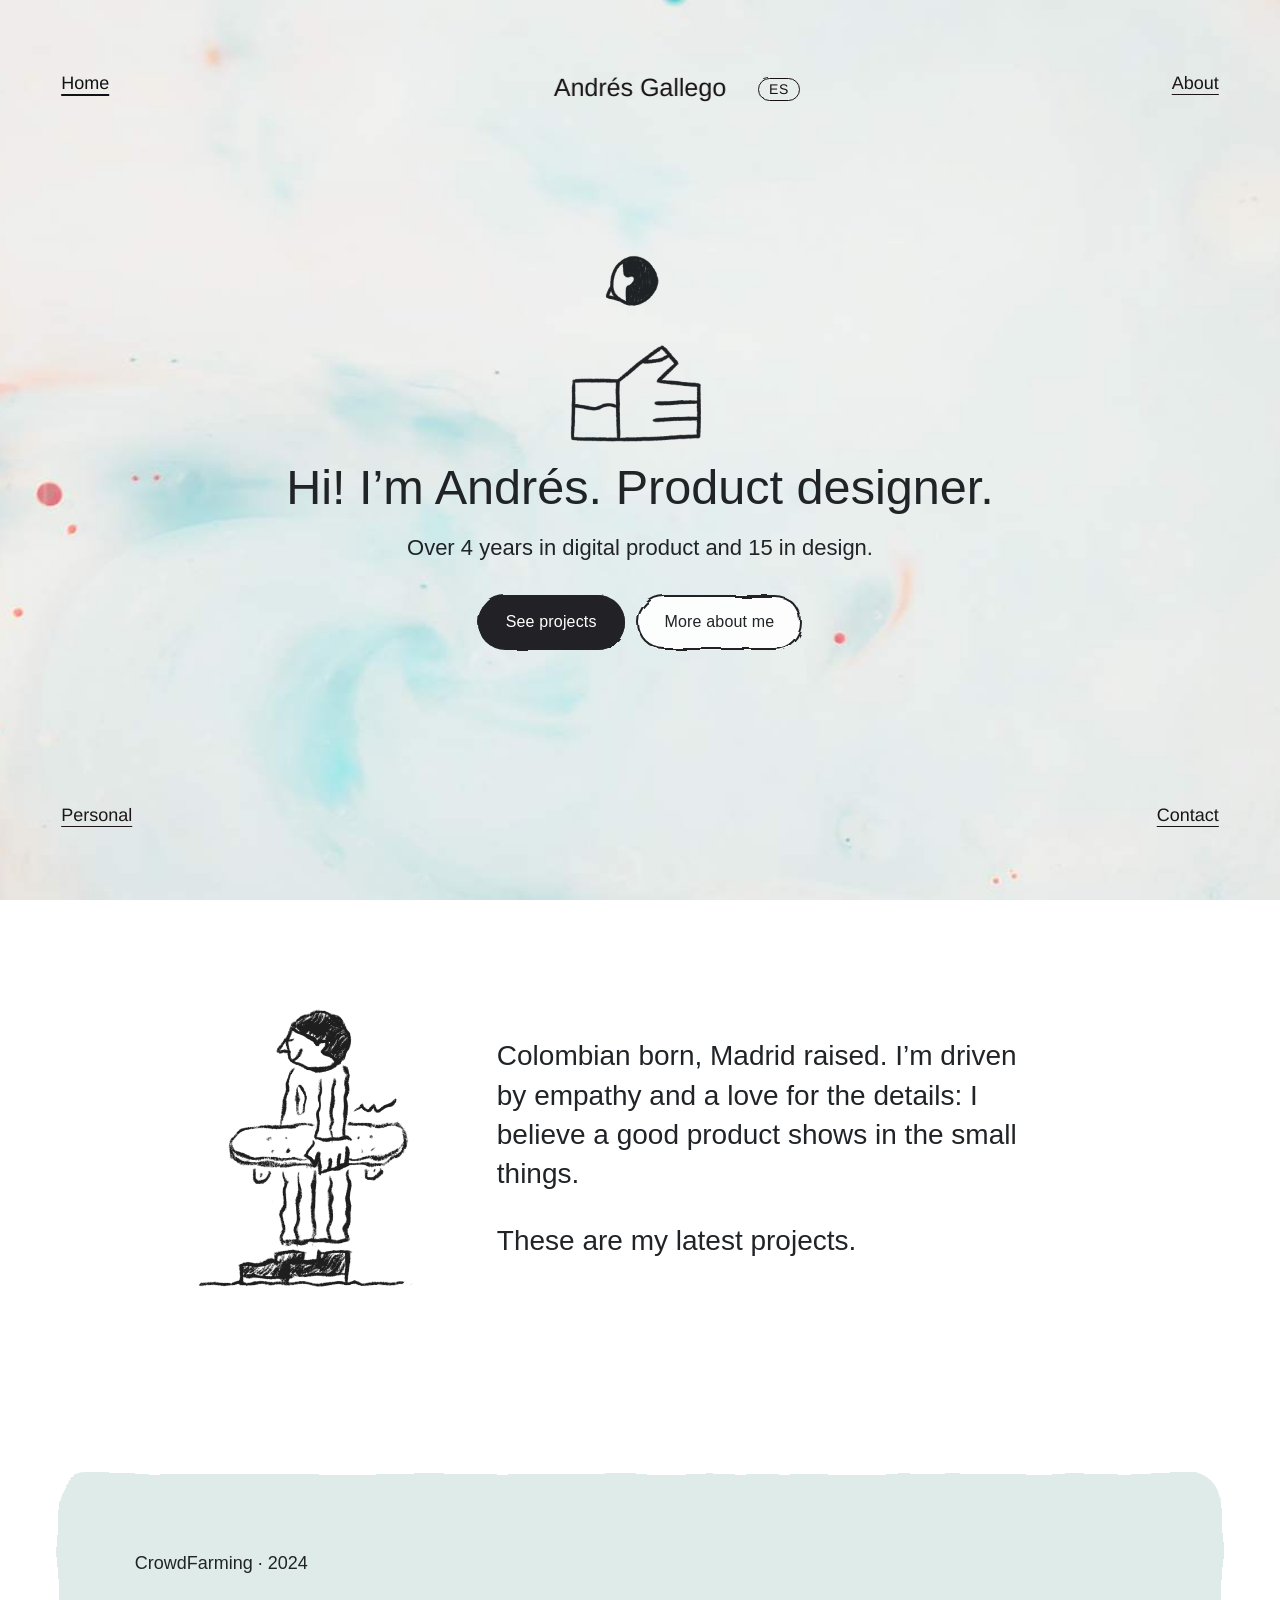
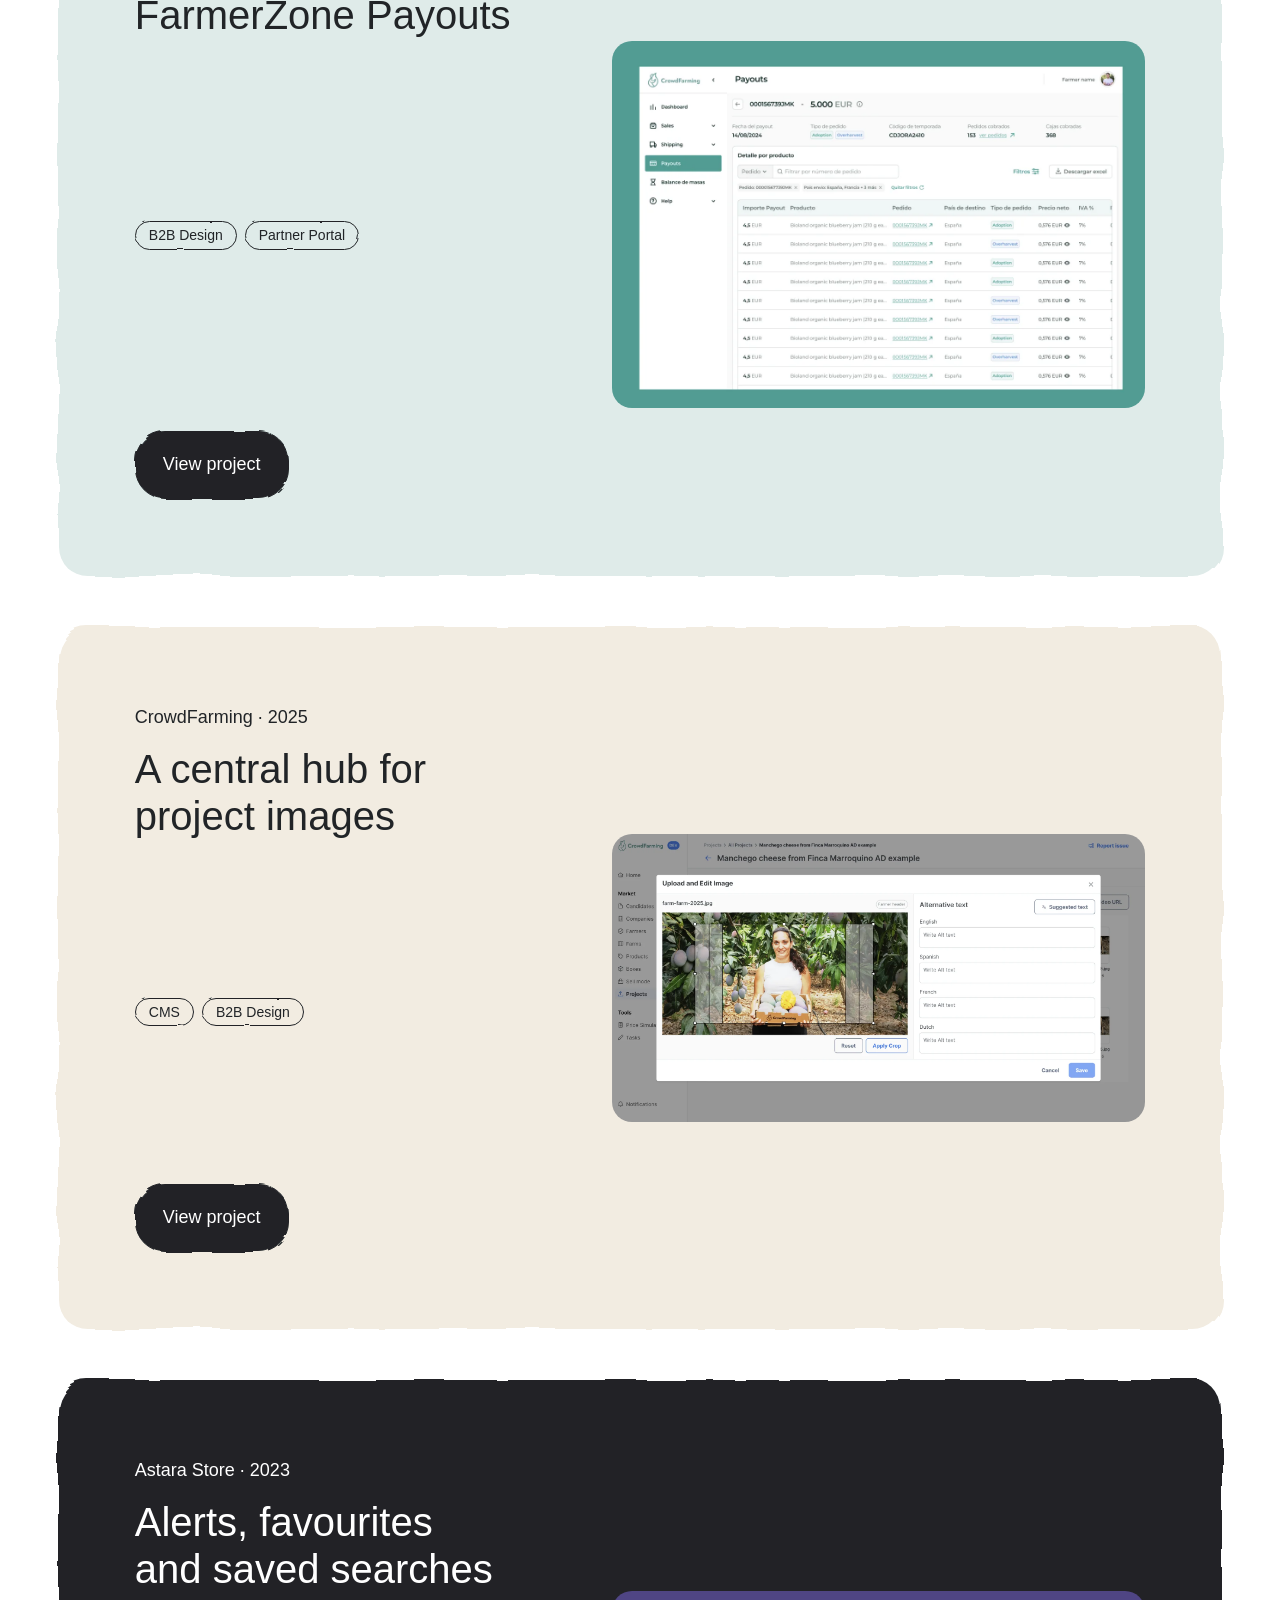
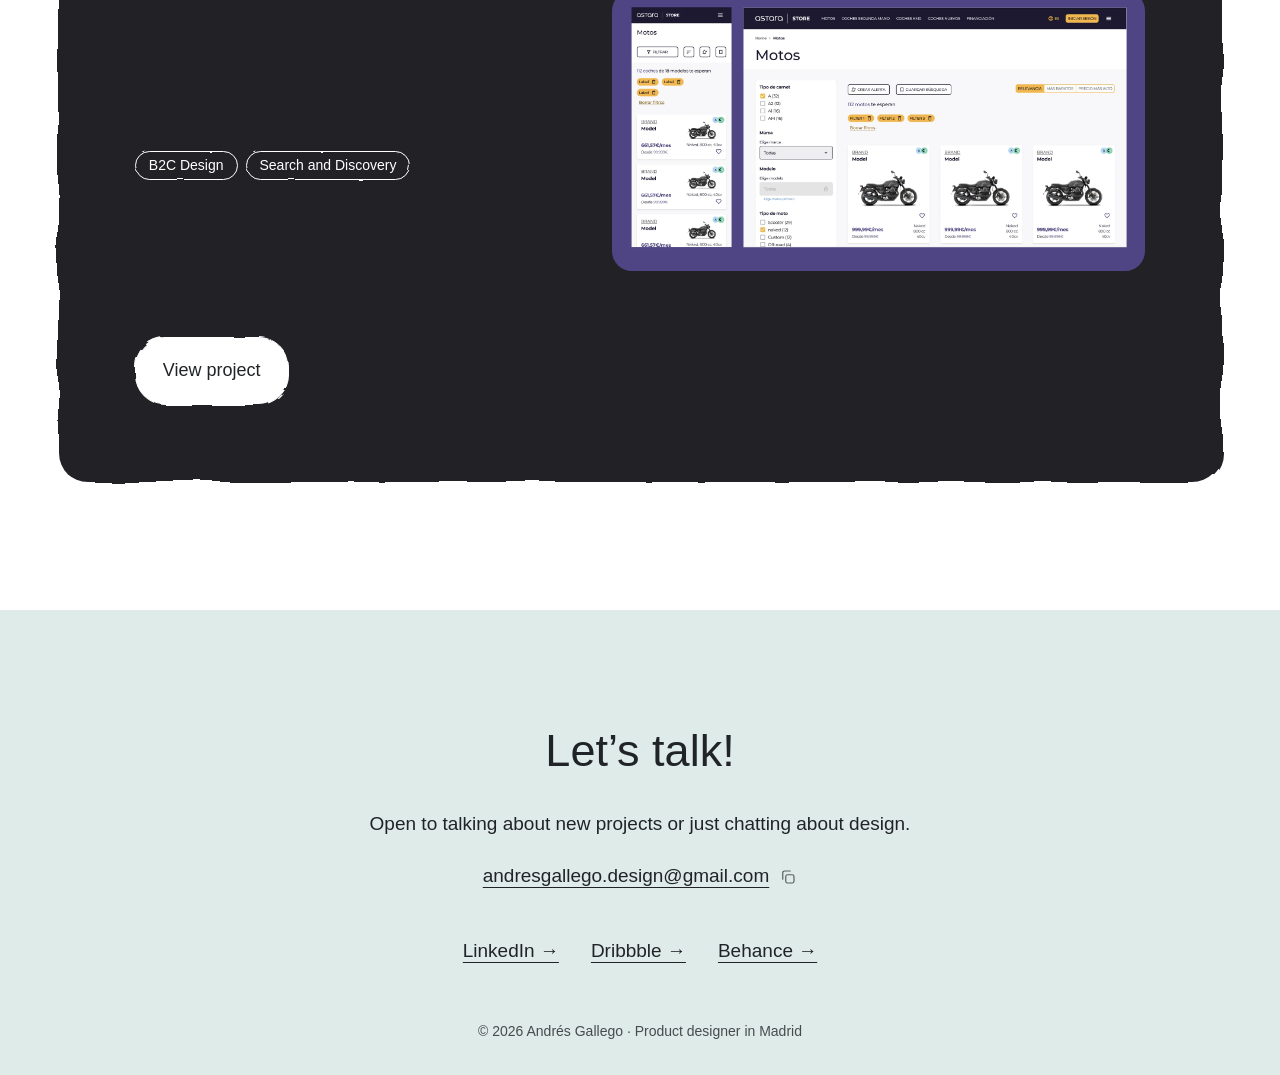
==== commit f3990444: "Música: 30 canciones con álbum original y mazo sin repetir; solo Switzer; ajustes de textos Co-Autho" ====
--- a/en/index.html
+++ b/en/index.html
@@ -31,7 +31,7 @@
 <link rel="preconnect" href="https://fonts.googleapis.com">
 <link rel="preconnect" href="https://fonts.gstatic.com" crossorigin>
 <link rel="stylesheet" href="https://fonts.googleapis.com/css2?family=Libre+Baskerville:ital@0;1&display=swap">
-<link rel="stylesheet" href="https://api.fontshare.com/v2/css?f[]=switzer@400,500,600&f[]=cabinet-grotesk@500,700&display=swap">
+<link rel="stylesheet" href="https://api.fontshare.com/v2/css?f[]=switzer@400,500,600&display=swap">
 <link rel="icon" type="image/png" sizes="32x32" href="../assets/img/favicon-32.png">
 <link rel="icon" type="image/png" sizes="192x192" href="../assets/img/favicon-192.png">
 <link rel="apple-touch-icon" href="../assets/img/apple-touch-icon.png">
--- a/assets/css/style.css
+++ b/assets/css/style.css
@@ -2,8 +2,8 @@
    Concepto de layout: navegación en las cuatro esquinas, tarjetas grandes de color
    por proyecto y bloques de lectura estrechos en los casos de estudio.
 
-   TIPOGRAFÍAS: ahora se cargan Switzer (textos) y Cabinet Grotesk (menú, botones y nombre)
-   desde Fontshare, que son gratuitas también para uso comercial. Para cambiarlas basta con
+   TIPOGRAFÍA: solo Switzer (Fontshare) para todo el sitio; Libre Baskerville (Google Fonts) en acentos puntuales.
+   Switzer es gratuita también para uso comercial. Para cambiarla basta con
    editar las dos variables --font-texto y --font-ui (ver README.md, apartado "Tipografías"). */
 
 :root {
@@ -19,7 +19,7 @@
   --linea: rgba(33, 36, 39, 0.14);
 
   --font-texto: "Switzer", "Hanken Grotesk", "Helvetica Neue", Arial, sans-serif;
-  --font-ui: "Cabinet Grotesk", "Switzer", "Helvetica Neue", Arial, sans-serif;
+  --font-ui: "Switzer", "Helvetica Neue", Arial, sans-serif;
 
   --edge: clamp(16px, 4vw, 60px);
   --gutter: clamp(20px, 5vw, 48px);
@@ -1030,3 +1030,18 @@
 /* Pie unido al bloque azul de "¡Hablemos!" (donde existe) */
 main:has(.contacto) + .pie { background: var(--fondito); border-top: 0; padding-top: 12px; }
 @media (max-width: 800px) { body main:has(.contacto) + .pie { padding-bottom: 96px; } }
+
+
+/* Música: botón para sacar otra tanda de discos (mismo estilo que "Descargar currículum") */
+.discos { transition: opacity .25s ease; }
+.discos.mezclando { opacity: 0; }
+.musica .musica__otra { margin-top: 56px; color: #fff; cursor: pointer; }
+.musica .musica__otra[hidden] { display: none; }
+.musica .musica__otra::after { display: none; }
+.musica .musica__otra::before { background: rgba(255, 255, 255, 0.1); border-color: rgba(255, 255, 255, 0.55); }
+.musica .musica__otra:hover::before { background: rgba(255, 255, 255, 0.2); }
+.musica .musica__otra .musica__otra-ico { width: 20px; height: 20px; flex: none; margin-right: 10px; }
+.musica .musica__otra.girando .musica__otra-ico { animation: otra-gira .65s cubic-bezier(.3,.8,.3,1); }
+@keyframes otra-gira { to { transform: rotate(360deg); } }
+.musica .musica__otra:focus-visible { outline: 2px solid #fff; outline-offset: 4px; }
+@media (prefers-reduced-motion: reduce) { .discos { transition: none; } .musica .musica__otra.girando .musica__otra-ico { animation: none; } }
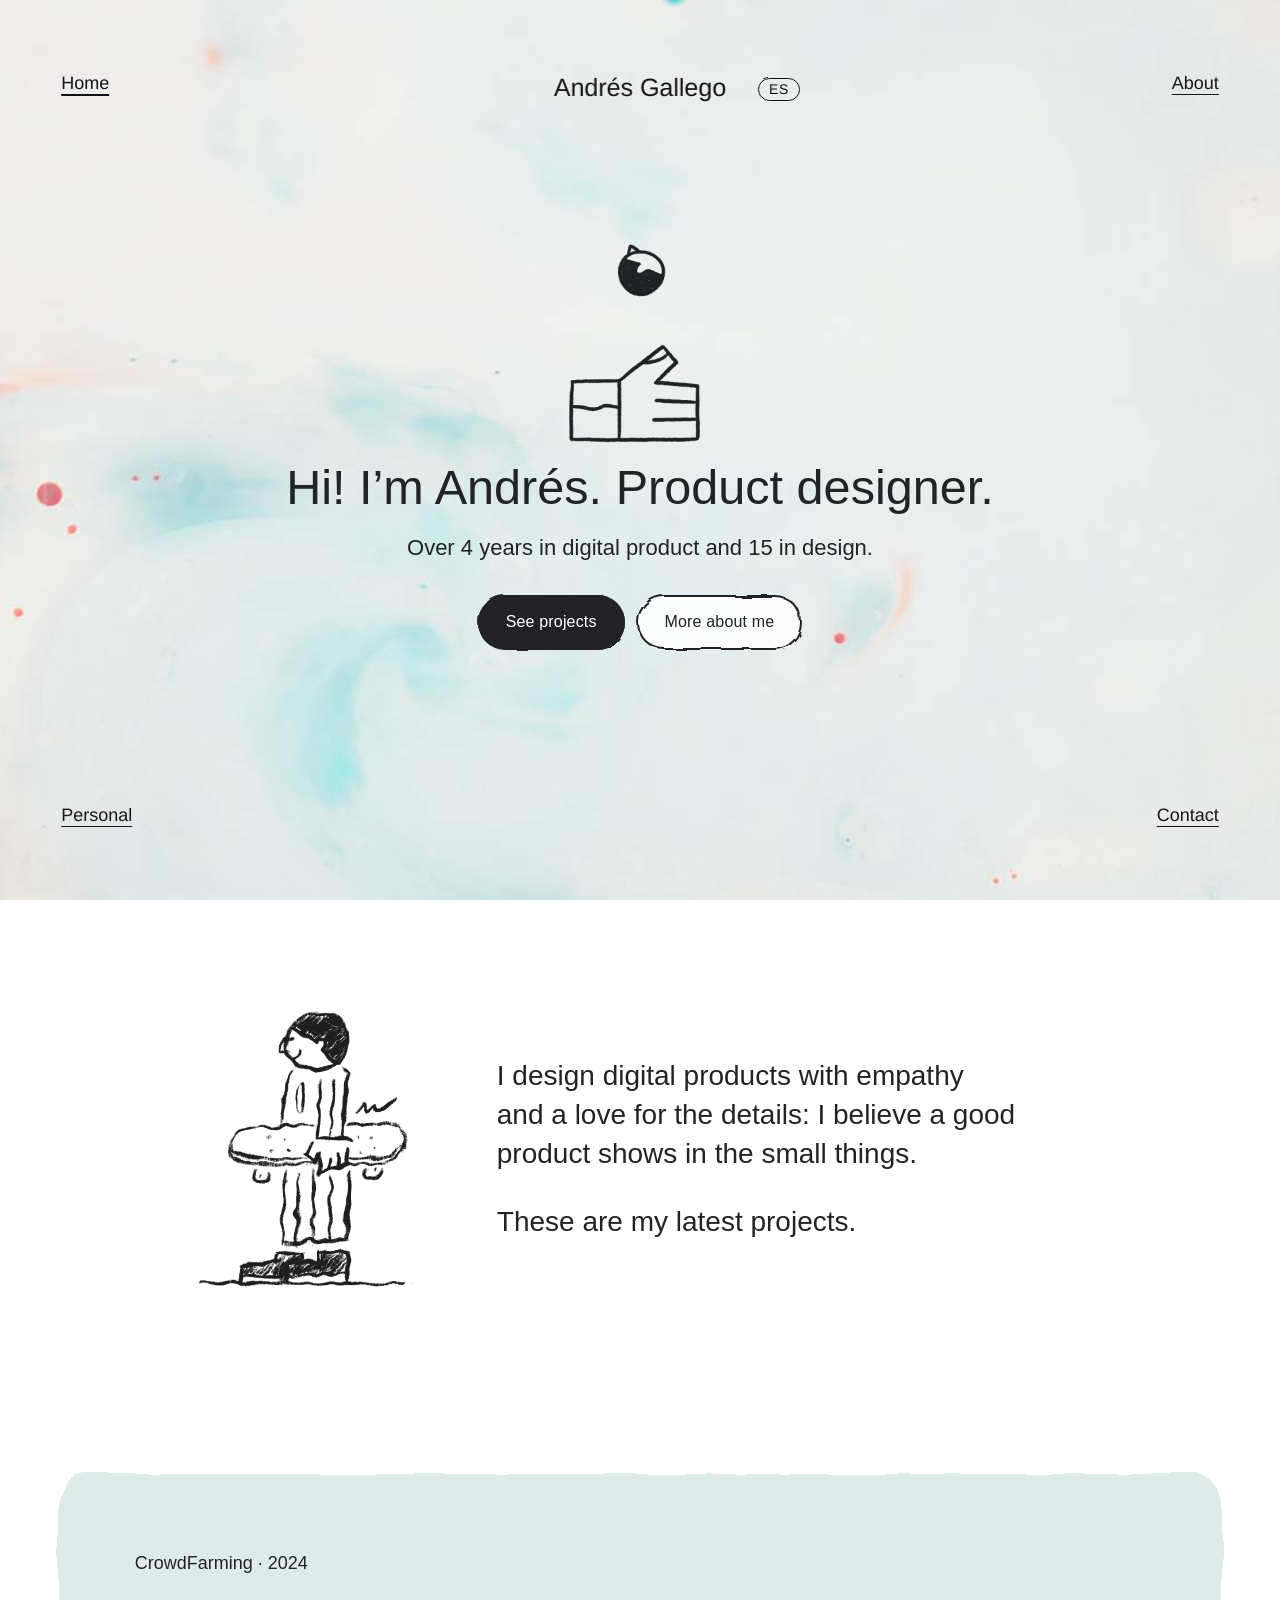
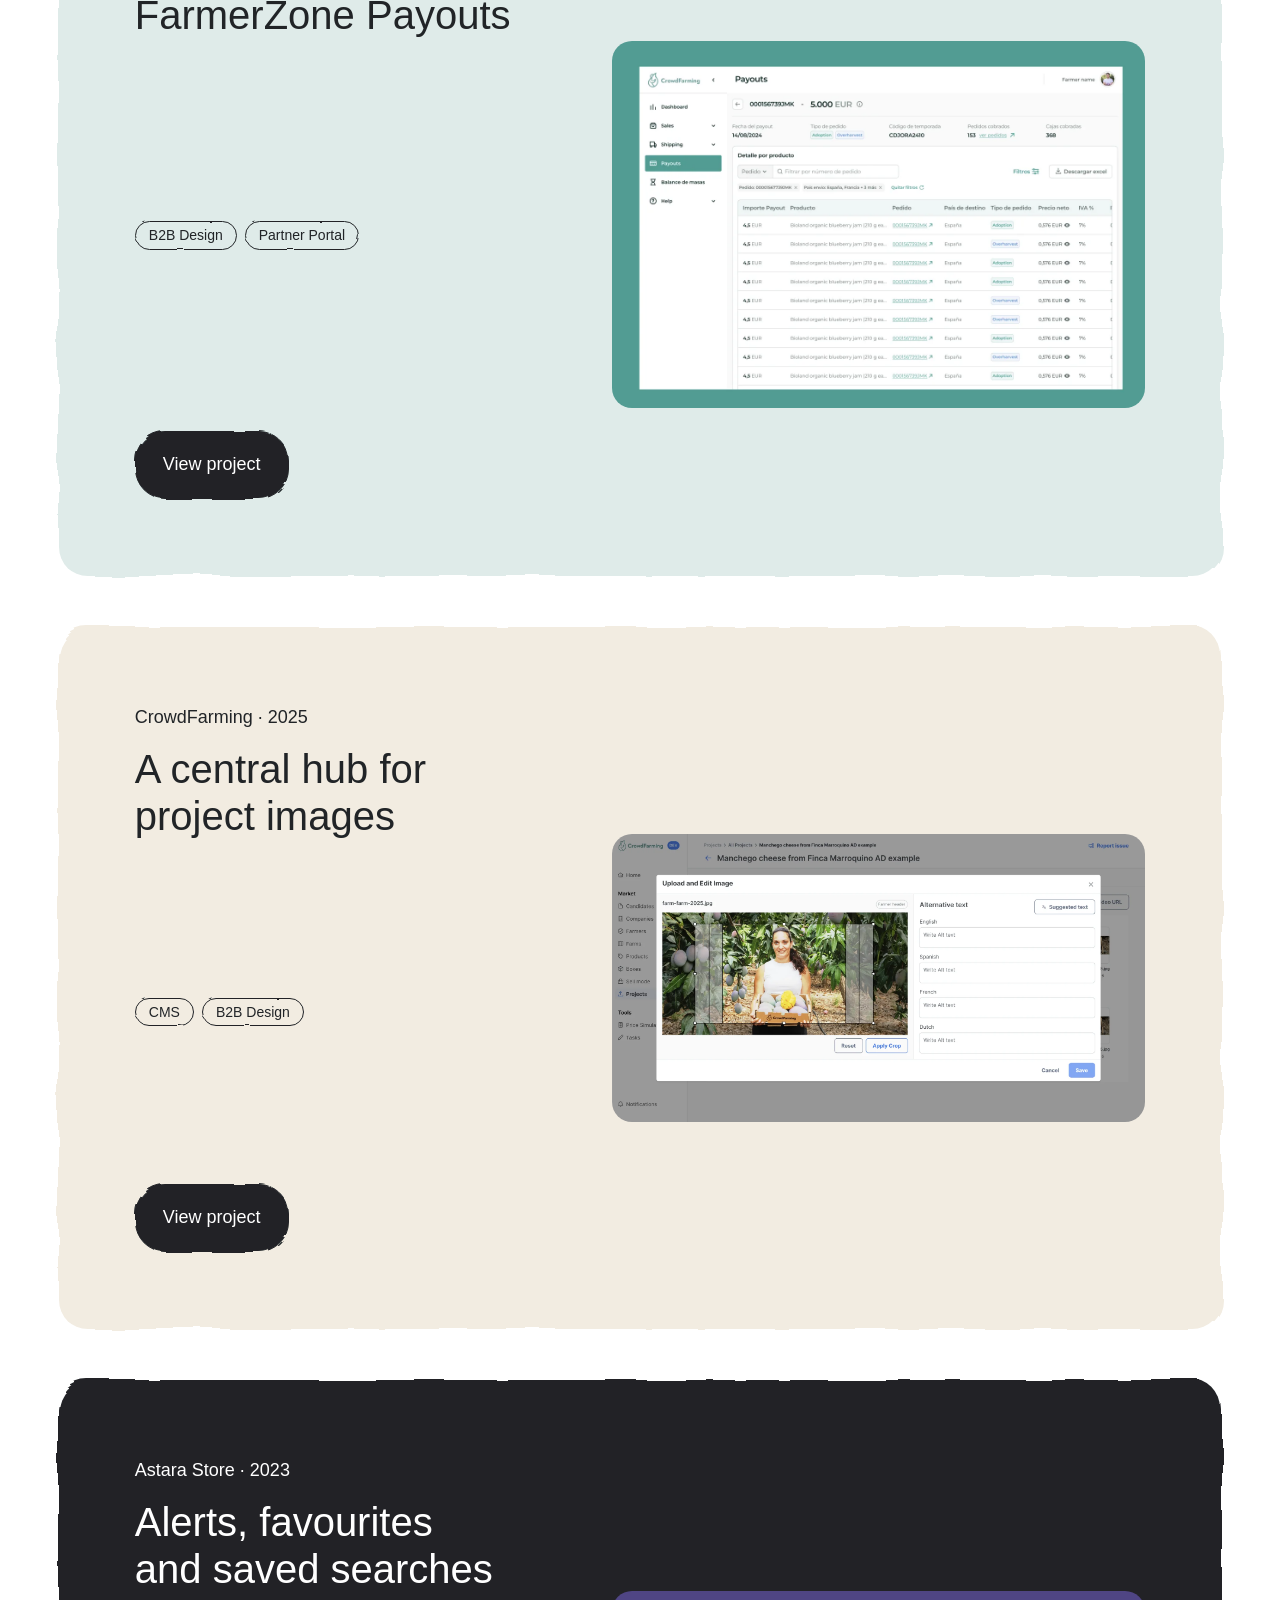
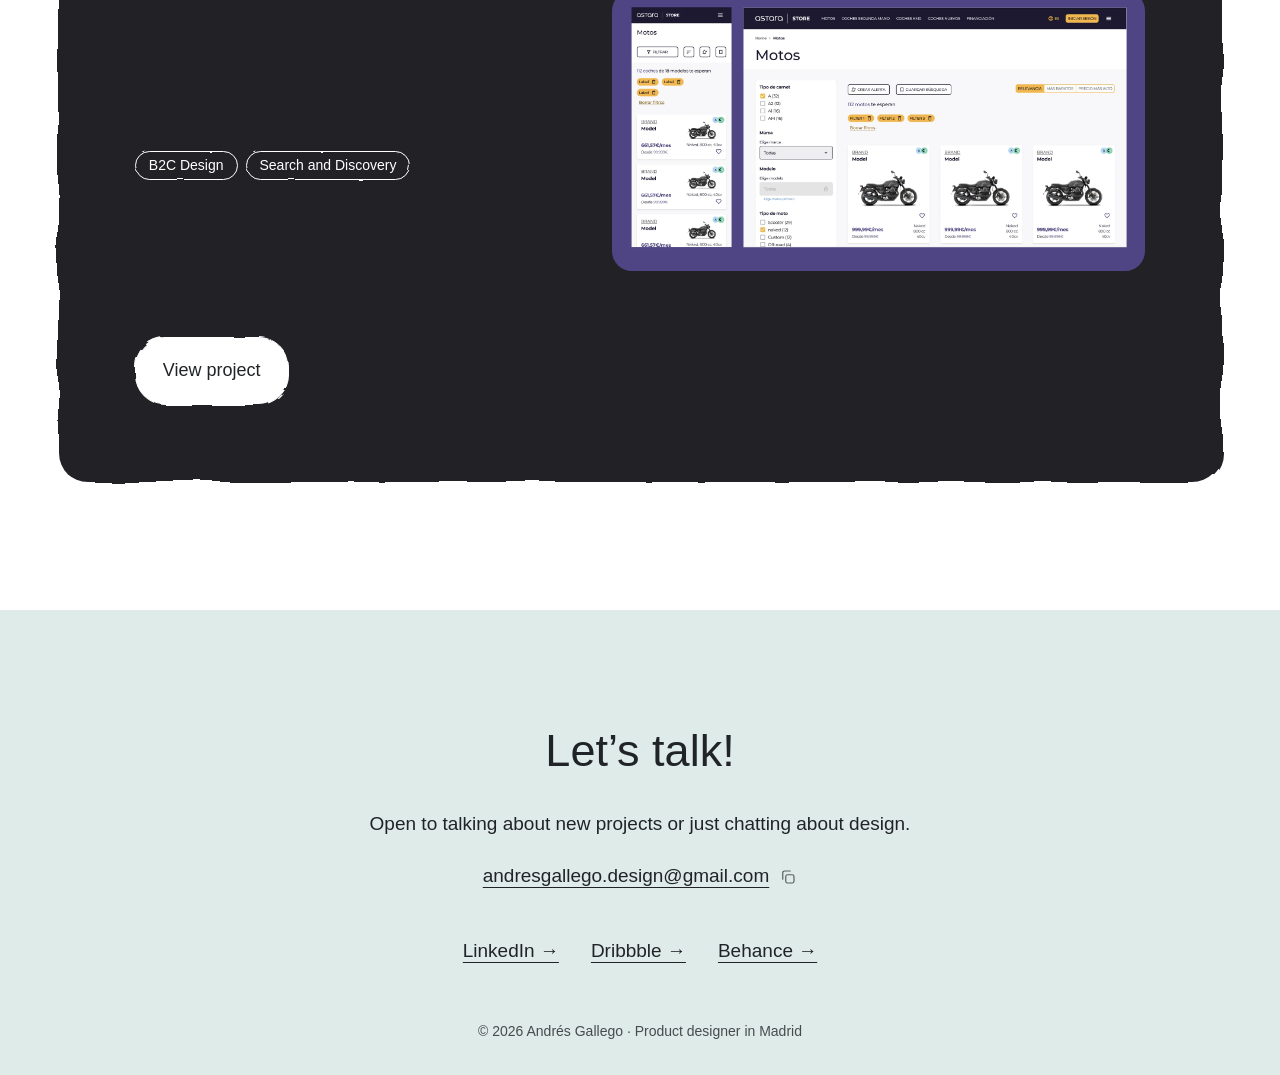
==== commit f64b10ee: "Skate de Sobre mí cae desde la animación en escritorio; nueva frase en la home Co-Authored-By: Claud" ====
--- a/en/index.html
+++ b/en/index.html
@@ -84,7 +84,7 @@
   <div class="intro__inner">
     <img class="intro__dibujo" src="../assets/img/patin.webp" alt="Animated illustration of a boy standing and holding a skateboard" width="400" height="508">
     <div class="intro__texto">
-      <p>Colombian born, Madrid raised. I’m driven by empathy and a love for the details: I believe a good product shows in the small things.</p>
+      <p>I design digital products with empathy and a love for the details: I believe a good product shows in the small things.</p>
       <p>These are my latest projects.</p>
     </div>
   </div>
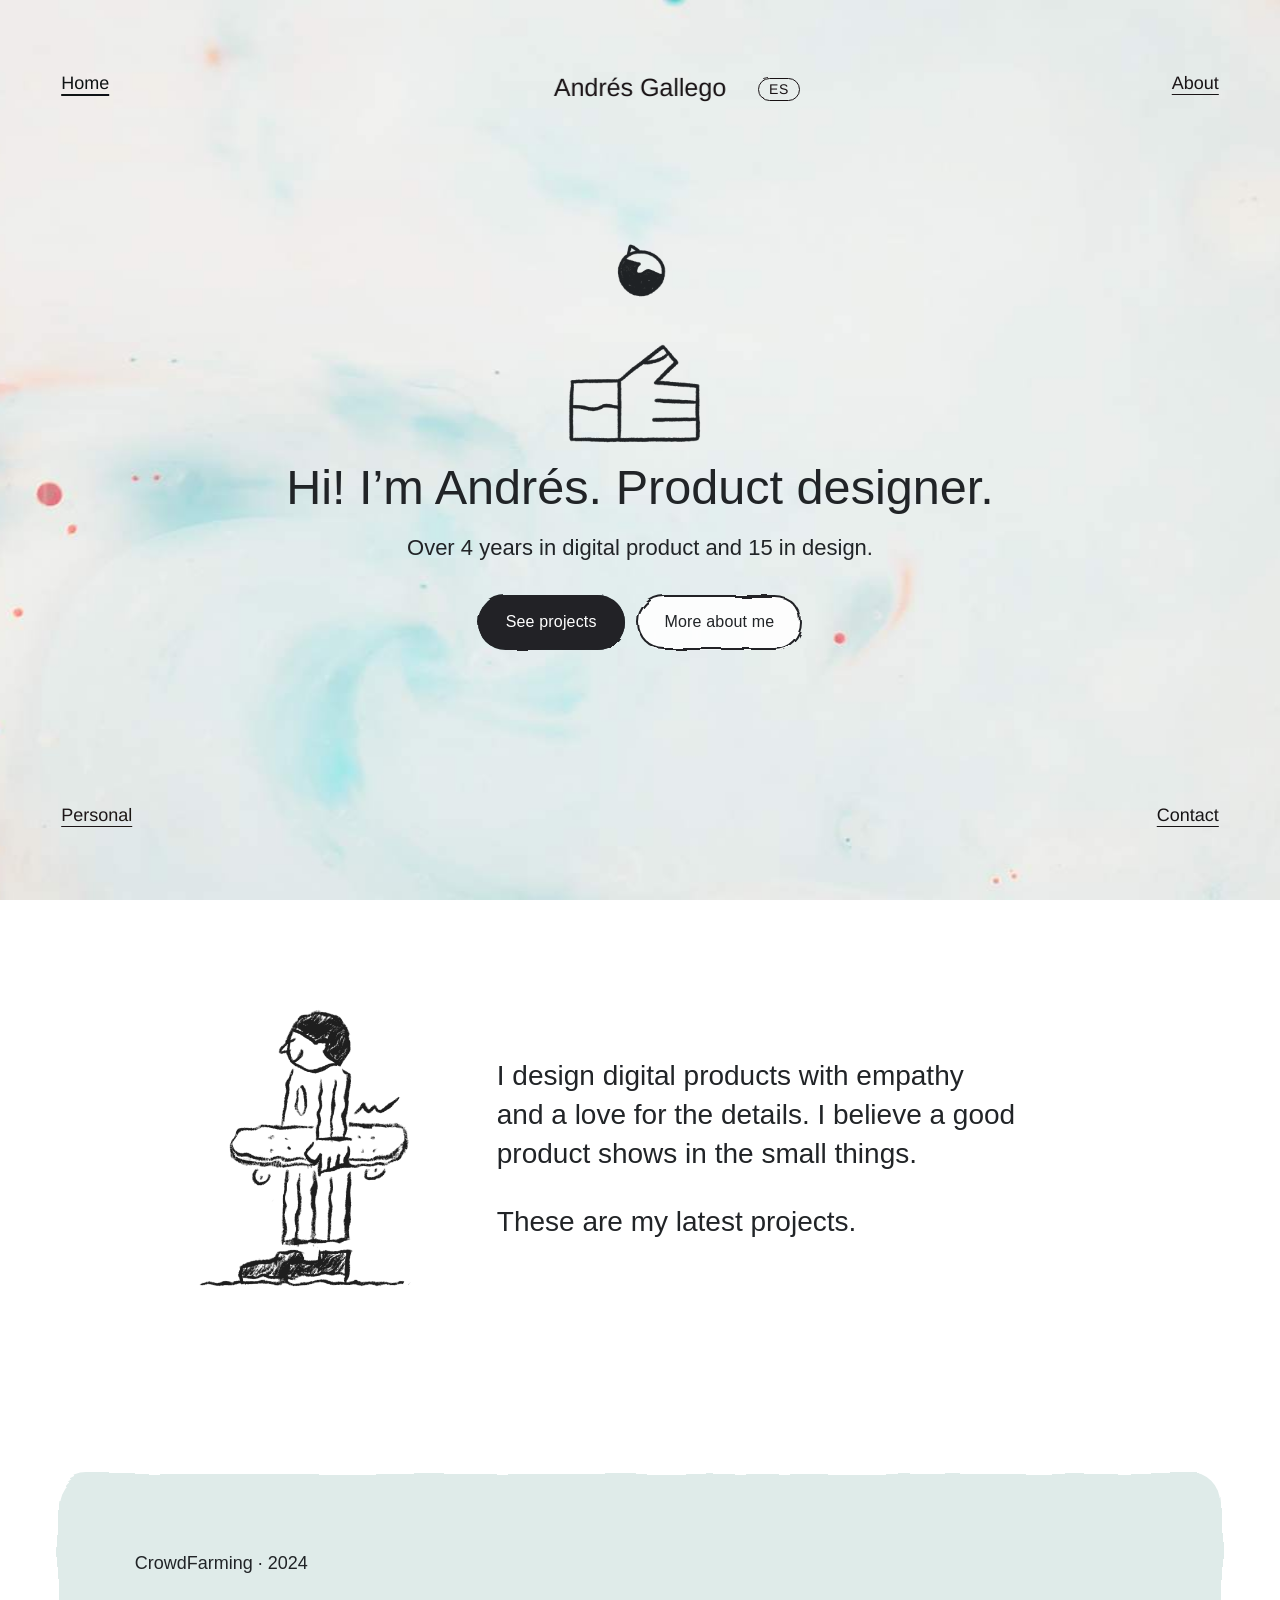
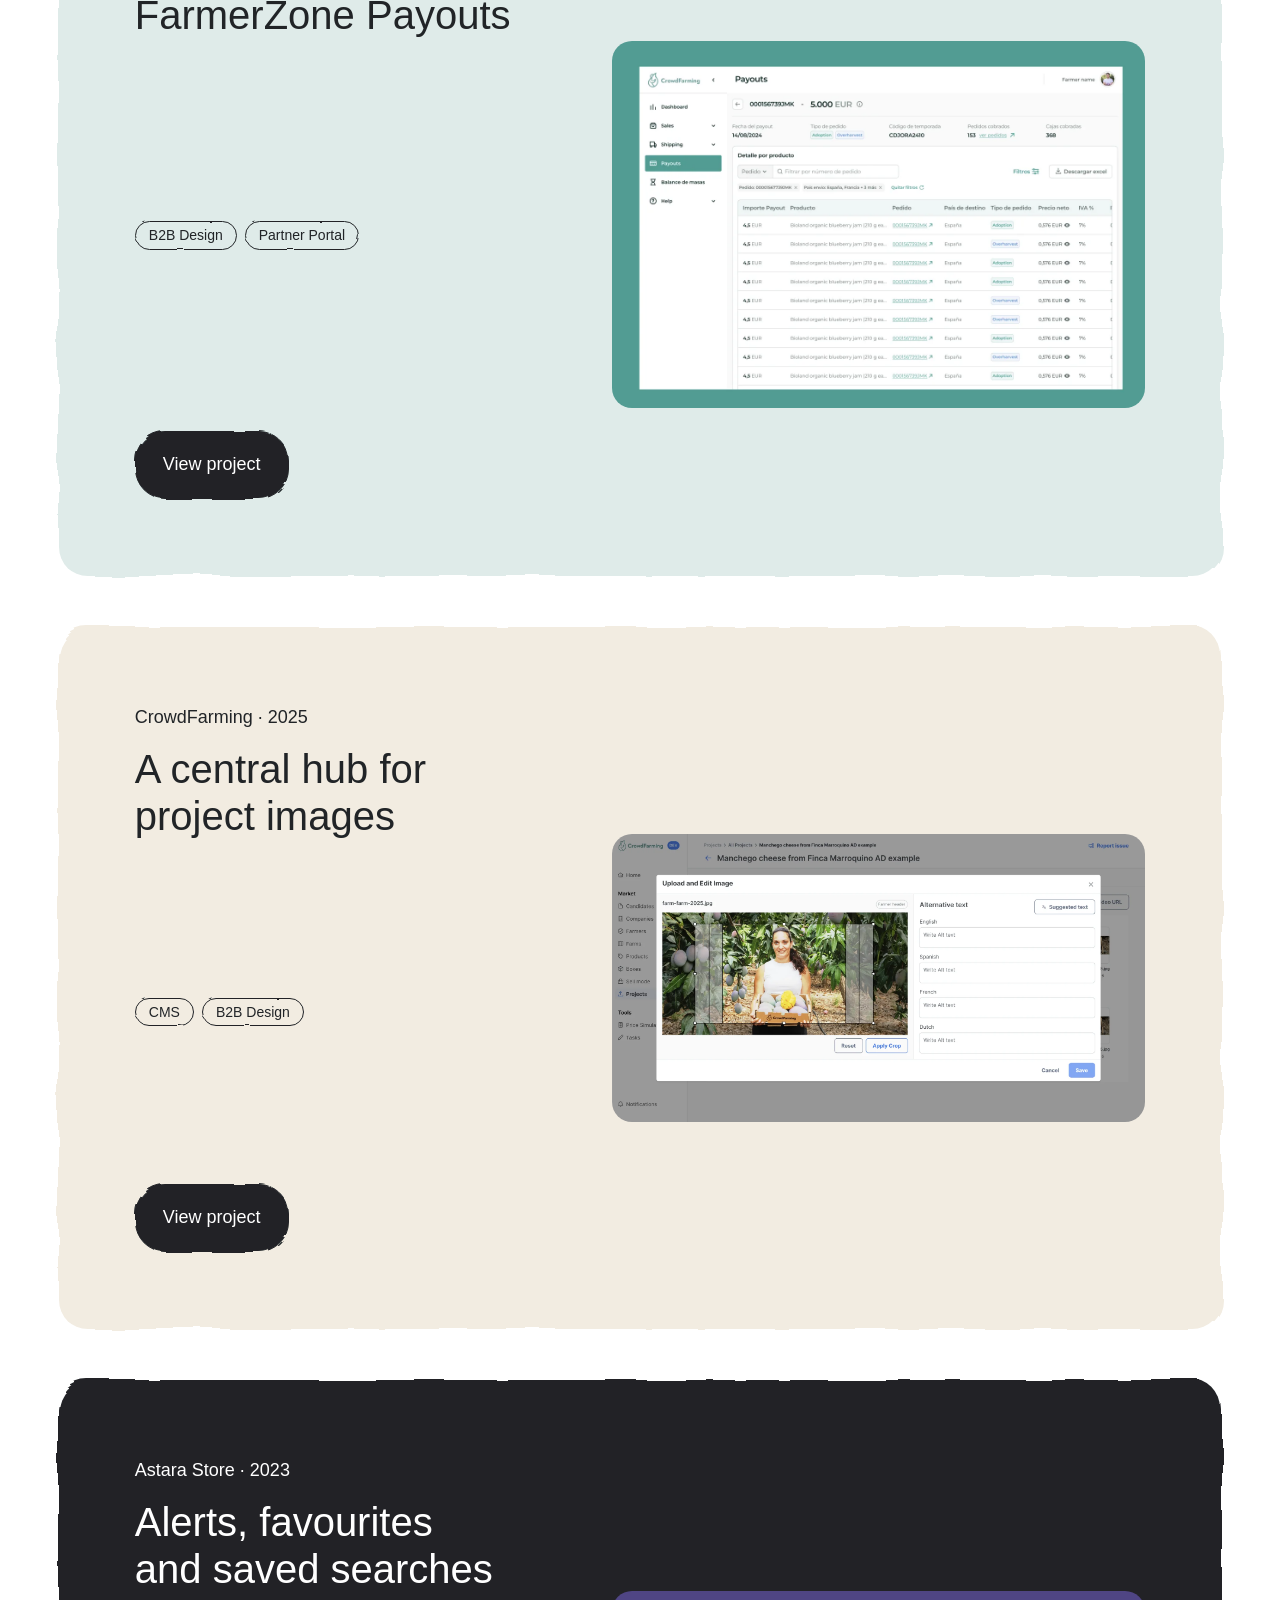
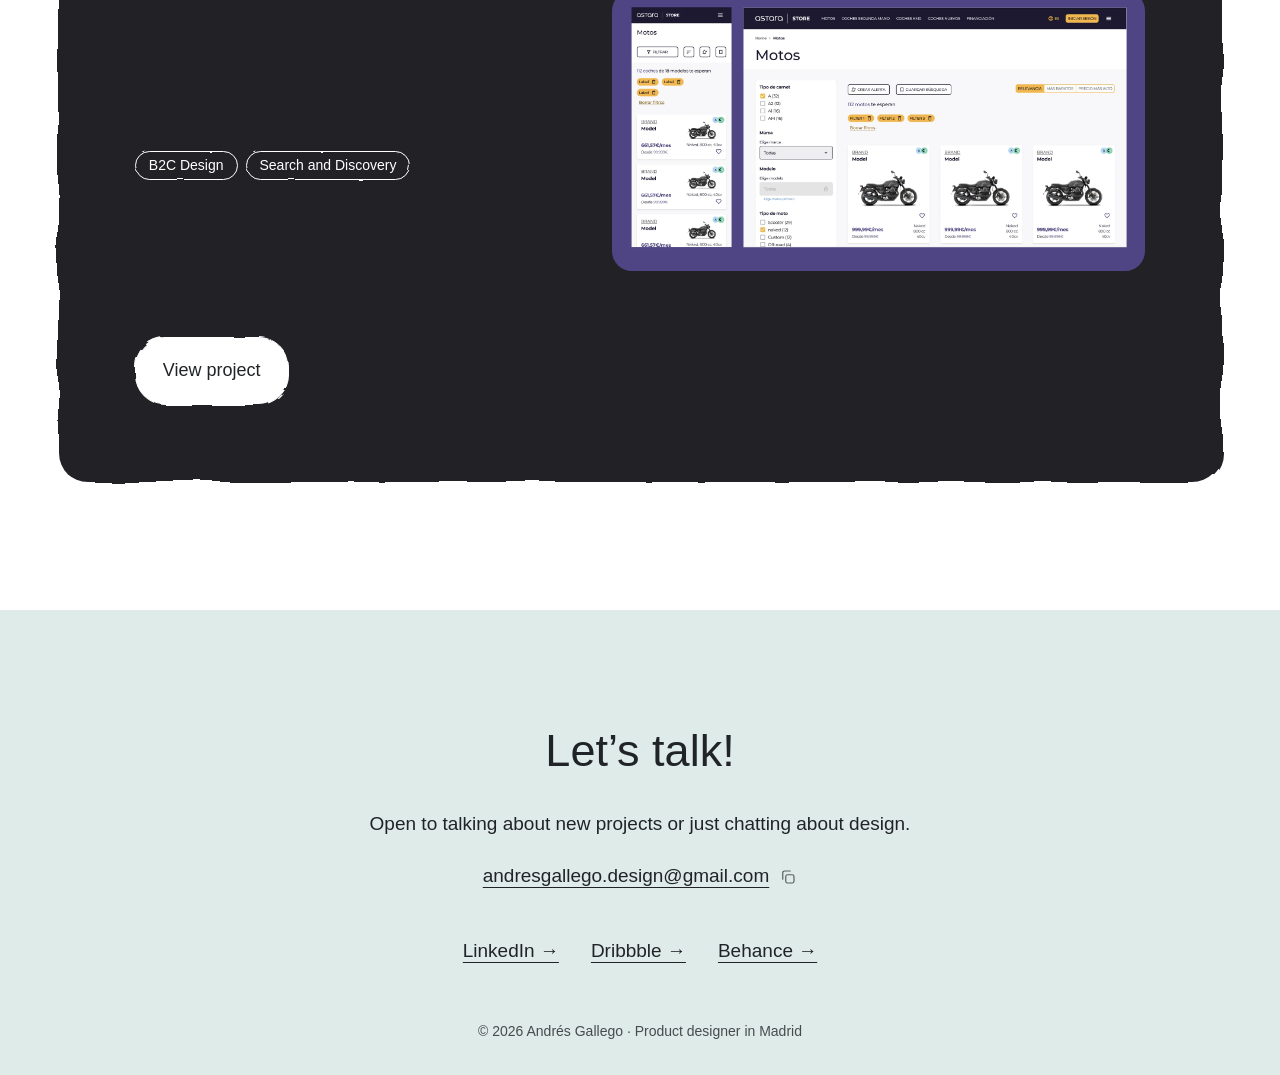
==== commit ccd8baf0: "Home: punto en lugar de dos puntos en la frase de intro Co-Authored-By: Claude Opus 5.5 <noreply@ant" ====
--- a/en/index.html
+++ b/en/index.html
@@ -84,7 +84,7 @@
   <div class="intro__inner">
     <img class="intro__dibujo" src="../assets/img/patin.webp" alt="Animated illustration of a boy standing and holding a skateboard" width="400" height="508">
     <div class="intro__texto">
-      <p>I design digital products with empathy and a love for the details: I believe a good product shows in the small things.</p>
+      <p>I design digital products with empathy and a love for the details. I believe a good product shows in the small things.</p>
       <p>These are my latest projects.</p>
     </div>
   </div>
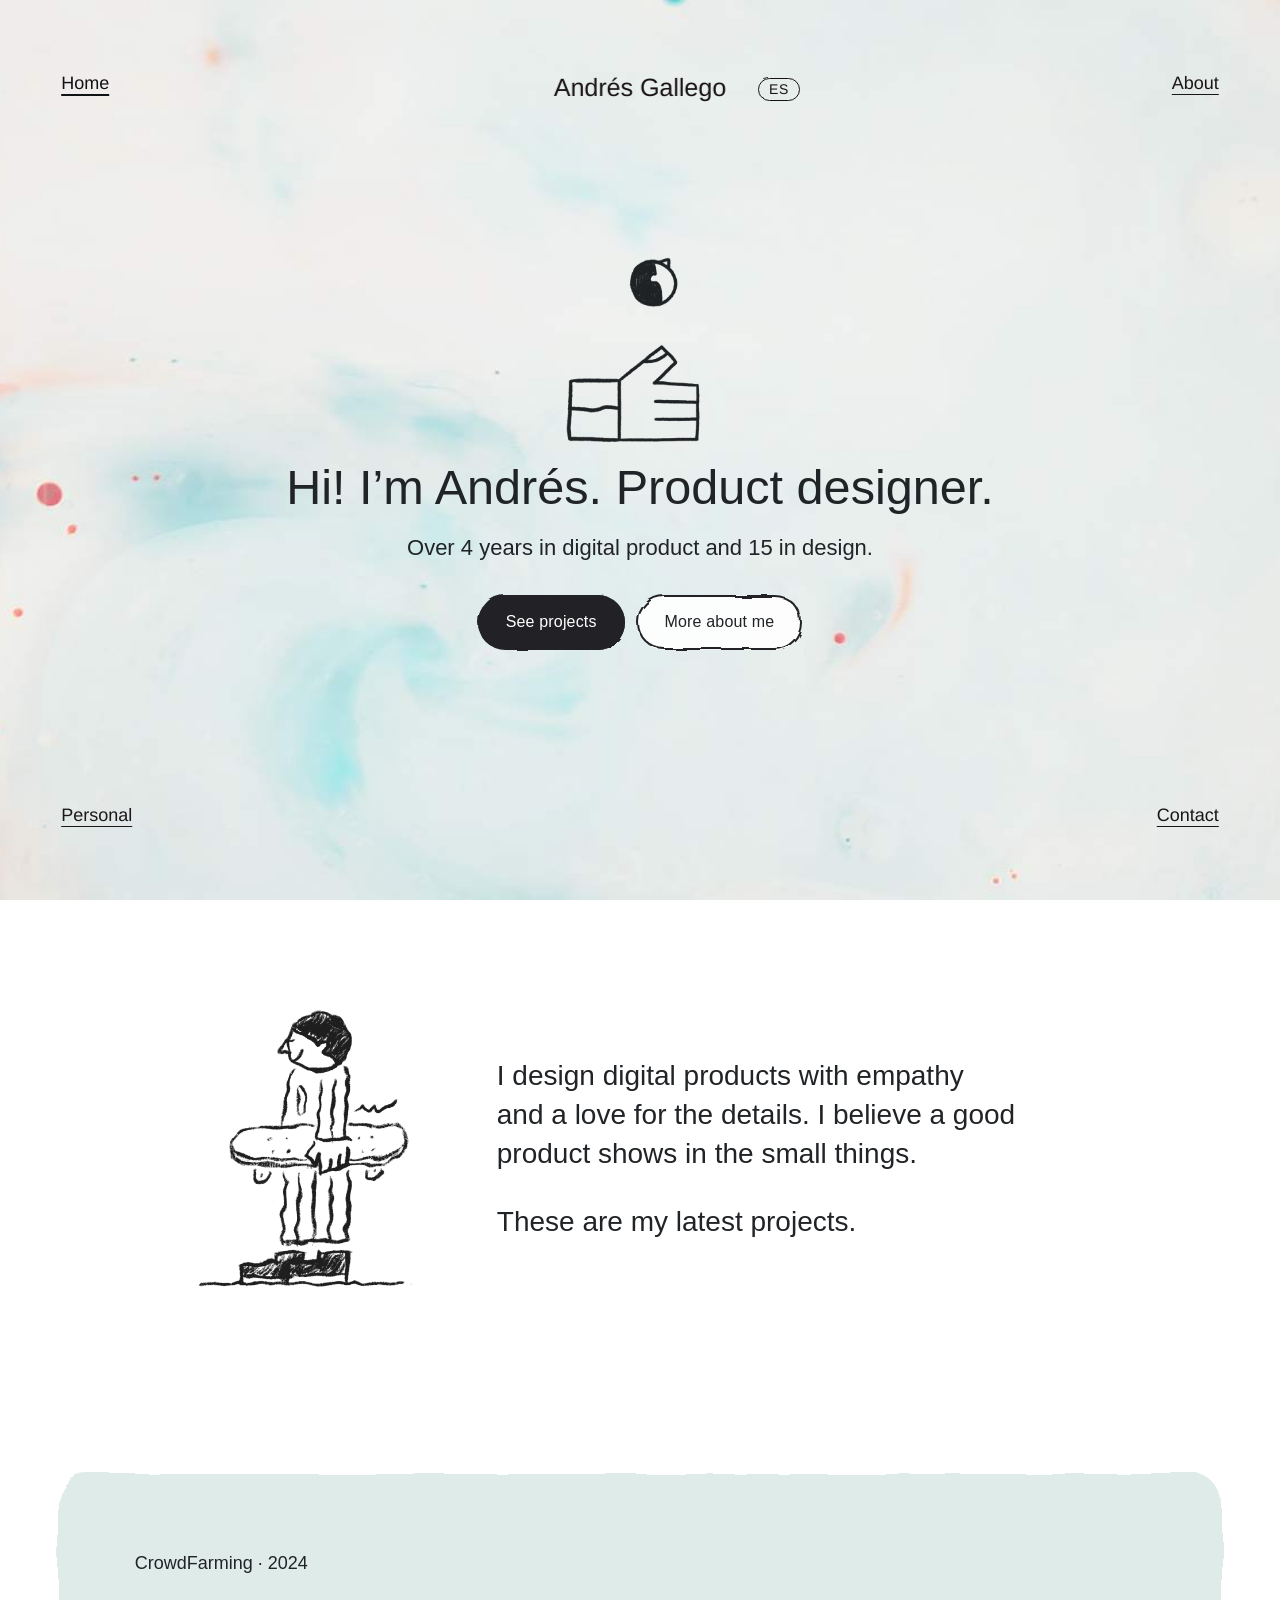
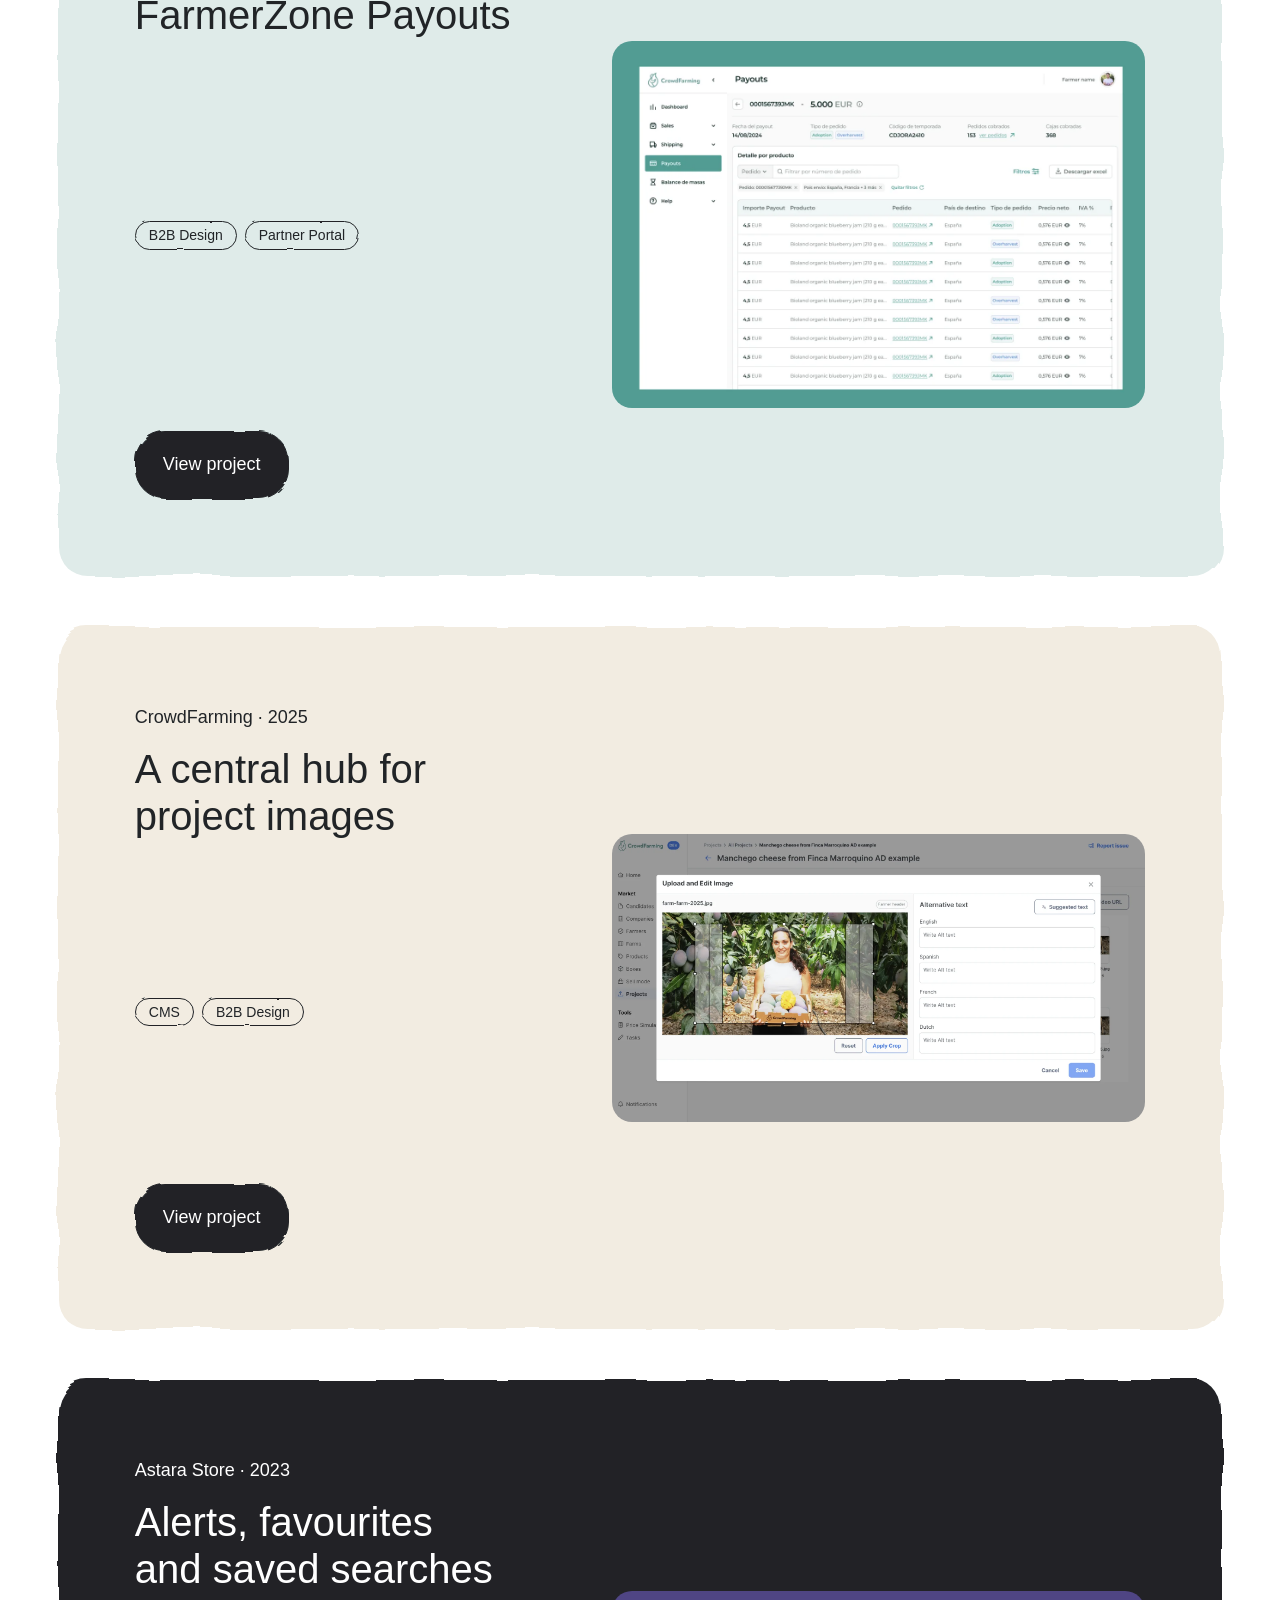
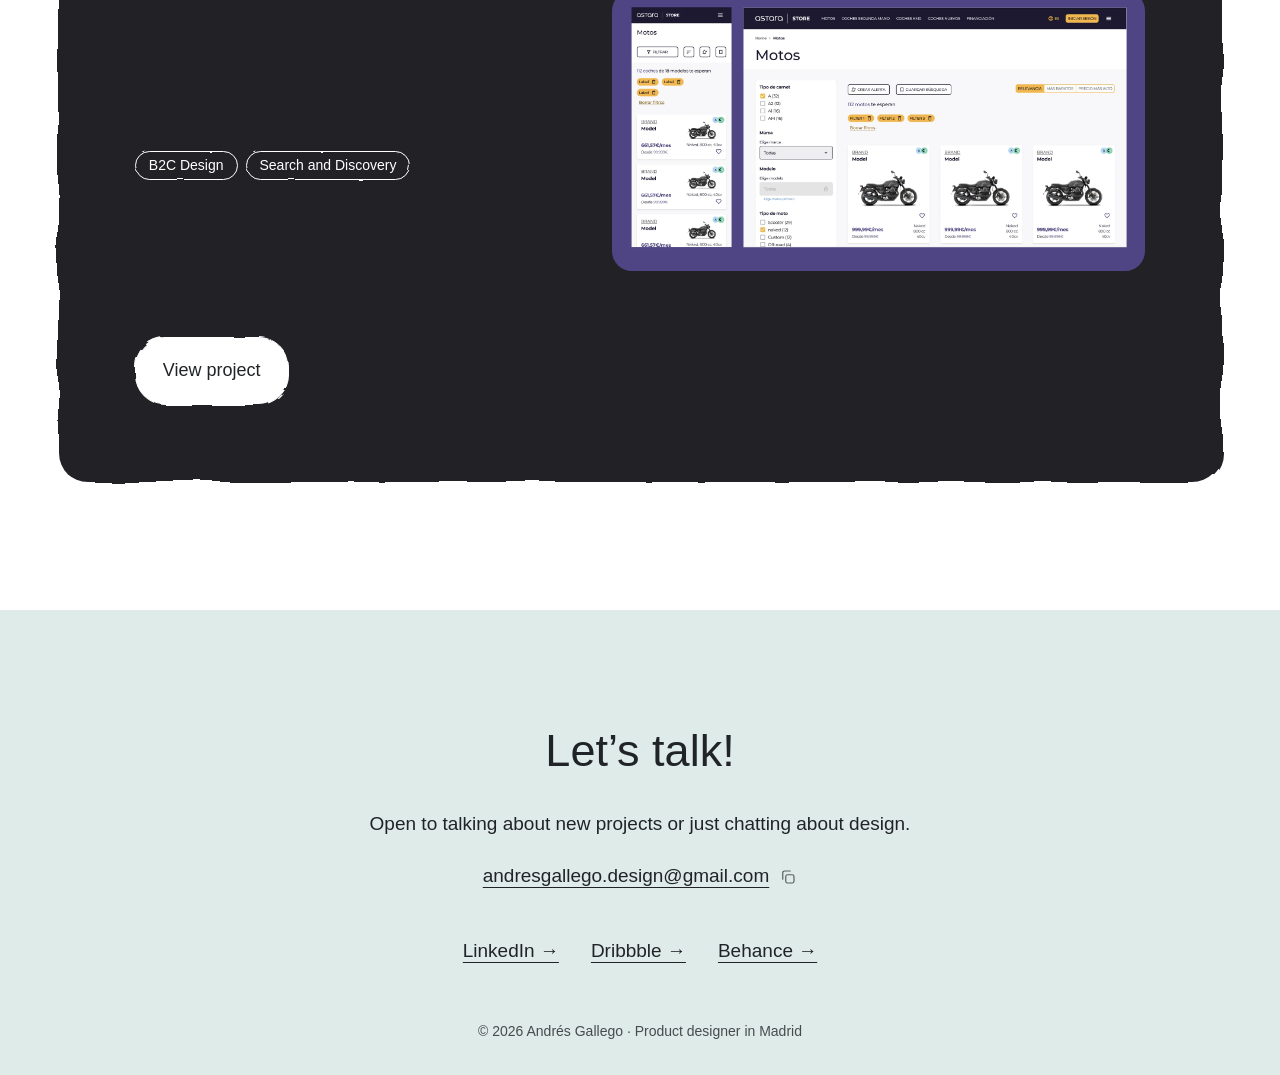
==== commit f98fd8b0: "Direcciones limpias sin .html en enlaces, canónicas y sitemap Co-Authored-By: Claude Opus 5.5 <norep" ====
--- a/en/index.html
+++ b/en/index.html
@@ -56,20 +56,20 @@
 <a class="skip" href="#main">Skip to content</a>
 <svg width="0" height="0" style="position:absolute" aria-hidden="true" focusable="false"><filter id="trazo" x="-12%" y="-50%" width="124%" height="200%"><feTurbulence type="fractalNoise" baseFrequency="0.035 0.06" numOctaves="2" seed="7" result="n"/><feDisplacementMap in="SourceGraphic" in2="n" scale="6"/></filter><filter id="trazo-fino" x="-12%" y="-50%" width="124%" height="200%"><feTurbulence type="fractalNoise" baseFrequency="0.05 0.08" numOctaves="2" seed="7" result="n"/><feDisplacementMap in="SourceGraphic" in2="n" scale="2.5"/></filter><filter id="trazo-card" x="-2%" y="-2%" width="104%" height="104%"><feTurbulence type="fractalNoise" baseFrequency="0.012 0.02" numOctaves="2" seed="7" result="n"/><feDisplacementMap in="SourceGraphic" in2="n" scale="9"/></filter></svg>
 <nav class="site-nav" aria-label="Main">
-  <a class="nav-name" href="index.html">Andrés Gallego</a>
-  <a class="nav-lang" href="../index.html" hreflang="es" lang="es" aria-label="Leer esta página en español">ES</a>
+  <a class="nav-name" href="./">Andrés Gallego</a>
+  <a class="nav-lang" href="../" hreflang="es" lang="es" aria-label="Leer esta página en español">ES</a>
   <div class="m-cabecera">
-    <a class="m-id" href="index.html"><span class="m-foto"><img src="../assets/img/andres.jpg" alt=""></span><span class="m-nombre">Andrés Gallego</span></a>
+    <a class="m-id" href="./"><span class="m-foto"><img src="../assets/img/andres.jpg" alt=""></span><span class="m-nombre">Andrés Gallego</span></a>
     <div class="m-acciones">
       <a class="m-btn" href="mailto:andresgallego.design@gmail.com" aria-label="Email Andrés"><svg viewBox="0 0 24 24" width="18" height="18" fill="none" stroke="currentColor" stroke-width="1.6" stroke-linecap="round" stroke-linejoin="round" aria-hidden="true"><rect x="3" y="5" width="18" height="14" rx="2.5"/><path d="m4 7.5 8 6 8-6"/></svg></a>
       <a class="m-btn" href="https://www.linkedin.com/in/andres-gallego/" target="_blank" rel="noopener" aria-label="Andrés on LinkedIn"><svg viewBox="0 0 24 24" width="17" height="17" fill="currentColor" aria-hidden="true"><path d="M5.2 9.2h3.1V19H5.2zM6.75 4.6a1.8 1.8 0 1 1 0 3.6 1.8 1.8 0 0 1 0-3.6zM10.4 9.2h3v1.35h.04c.42-.8 1.45-1.65 2.98-1.65 3.18 0 3.77 2.1 3.77 4.8V19h-3.1v-4.7c0-1.12-.02-2.56-1.56-2.56-1.56 0-1.8 1.22-1.8 2.48V19h-3.1z"/></svg></a>
-      <a class="m-btn m-lang" href="../index.html" hreflang="es" lang="es" aria-label="Leer esta página en español">ES</a>
+      <a class="m-btn m-lang" href="../" hreflang="es" lang="es" aria-label="Leer esta página en español">ES</a>
     </div>
   </div>
   <div class="nav-pill">
-    <a class="nav-tl" href="index.html" aria-current="page">Home</a>
-    <a class="nav-tr" href="about.html">About</a>
-    <a class="nav-bl" href="personal.html">Personal</a>
+    <a class="nav-tl" href="./" aria-current="page">Home</a>
+    <a class="nav-tr" href="about">About</a>
+    <a class="nav-bl" href="personal">Personal</a>
     <a class="nav-br" href="#contacto">Contact</a>
   </div>
 </nav>
@@ -78,7 +78,7 @@
   <img class="dibujo dibujo--hero" data-balon="../assets/img/cabeza.png" src="../assets/img/cabezon.webp" alt="Animated illustration of a head resting on an open book">
   <h1>Hi! I’m Andrés. Product designer.</h1>
   <p class="hero__sub">Over 4 years in digital product and 15 in design.</p>
-  <p class="hero__ctas"><a href="#trabajos">See projects</a><a href="about.html">More about me</a></p>
+  <p class="hero__ctas"><a href="#trabajos">See projects</a><a href="about">More about me</a></p>
 </header>
 <section class="intro" aria-label="Introduction">
   <div class="intro__inner">
@@ -94,7 +94,7 @@
       <div class="card__texto">
         <div>
           <p class="card__meta">CrowdFarming · 2024</p>
-          <h2><a class="card__link" href="farmerzone-payouts.html">FarmerZone Payouts</a></h2>
+          <h2><a class="card__link" href="farmerzone-payouts">FarmerZone Payouts</a></h2>
         </div>
         <ul class="card__tags" style="list-style:none;padding:0;margin:0"><li class="chip">B2B Design</li><li class="chip">Partner Portal</li></ul>
         <span class="btn" aria-hidden="true">View project</span>
@@ -105,7 +105,7 @@
       <div class="card__texto">
         <div>
           <p class="card__meta">CrowdFarming · 2025</p>
-          <h2><a class="card__link" href="central-image-hub.html">A central hub for project images</a></h2>
+          <h2><a class="card__link" href="central-image-hub">A central hub for project images</a></h2>
         </div>
         <ul class="card__tags" style="list-style:none;padding:0;margin:0"><li class="chip">CMS</li><li class="chip">B2B Design</li></ul>
         <span class="btn" aria-hidden="true">View project</span>
@@ -116,7 +116,7 @@
       <div class="card__texto">
         <div>
           <p class="card__meta">Astara Store · 2023</p>
-          <h2><a class="card__link" href="alerts-favourites.html">Alerts, favourites and saved searches</a></h2>
+          <h2><a class="card__link" href="alerts-favourites">Alerts, favourites and saved searches</a></h2>
         </div>
         <ul class="card__tags" style="list-style:none;padding:0;margin:0"><li class="chip">B2C Design</li><li class="chip">Search and Discovery</li></ul>
         <span class="btn" aria-hidden="true">View project</span>
--- a/assets/css/style.css
+++ b/assets/css/style.css
@@ -985,8 +985,8 @@
 .sobre__cab { grid-template-columns: minmax(0, 1fr); justify-items: center; }
 .retrato { width: min(340px, 100%); }
 .bio .enlace-cv { margin-top: 36px; color: #fff; }
-.bio .enlace-cv::before { background: rgba(255, 255, 255, 0.1); border-color: rgba(255, 255, 255, 0.55); }
-.bio .enlace-cv:hover::before { background: rgba(255, 255, 255, 0.2); }
+.bio .enlace-cv::before { background: transparent; border-color: rgba(255, 255, 255, 0.55); transition: background .2s ease; }
+.bio .enlace-cv:hover::before, .bio .enlace-cv:focus-visible::before { background: rgba(255, 255, 255, 0.12); }
 
 /* Sobre mí: todo en negro; en escritorio la animación va a la izquierda del texto */
 .sobre-bloque { background: var(--negro); }
@@ -1038,10 +1038,26 @@
 .musica .musica__otra { margin-top: 56px; color: #fff; cursor: pointer; }
 .musica .musica__otra[hidden] { display: none; }
 .musica .musica__otra::after { display: none; }
-.musica .musica__otra::before { background: rgba(255, 255, 255, 0.1); border-color: rgba(255, 255, 255, 0.55); }
-.musica .musica__otra:hover::before { background: rgba(255, 255, 255, 0.2); }
+.musica .musica__otra::before { background: transparent; border-color: rgba(255, 255, 255, 0.55); transition: background .2s ease; }
+.musica .musica__otra:hover::before, .musica .musica__otra:focus-visible::before { background: rgba(255, 255, 255, 0.12); }
 .musica .musica__otra .musica__otra-ico { width: 20px; height: 20px; flex: none; margin-right: 10px; }
 .musica .musica__otra.girando .musica__otra-ico { animation: otra-gira .65s cubic-bezier(.3,.8,.3,1); }
 @keyframes otra-gira { to { transform: rotate(360deg); } }
 .musica .musica__otra:focus-visible { outline: 2px solid #fff; outline-offset: 4px; }
 @media (prefers-reduced-motion: reduce) { .discos { transition: none; } .musica .musica__otra.girando .musica__otra-ico { animation: none; } }
+
+/* Pista de que los discos se pueden sacar: el vinilo asoma un poco de la funda (al llegar a la sección, de vez en cuando y al pasar el ratón) */
+.disco.asoma .disco__vinilo { transform: translateX(18%); }
+.disco.asoma .disco__portada { transform: translateX(-2%) rotate(-1.5deg); }
+@media (hover: hover) {
+  .disco:not(.abierto) .disco__caja:hover .disco__vinilo { transform: translateX(18%); }
+}
+/* Al tocar (móvil) o pulsar, el vinilo empieza a salir antes de abrirse del todo */
+.disco:not(.abierto) .disco__caja:active .disco__vinilo { transform: translateX(18%); }
+@media (prefers-reduced-motion: reduce) { .disco.asoma .disco__vinilo, .disco.asoma .disco__portada { transform: none; } }
+
+/* Botón de currículum: icono de descarga delante y sin la flecha de hover; al pasar el ratón la flecha baja un poco */
+.bio .enlace-cv::after { display: none; }
+.enlace-cv .enlace-cv__ico { width: 20px; height: 20px; flex: none; margin-right: 10px; transition: transform .25s ease; }
+.enlace-cv:hover .enlace-cv__ico, .enlace-cv:focus-visible .enlace-cv__ico { transform: translateY(2px); }
+@media (prefers-reduced-motion: reduce) { .enlace-cv .enlace-cv__ico { transition: none; } }
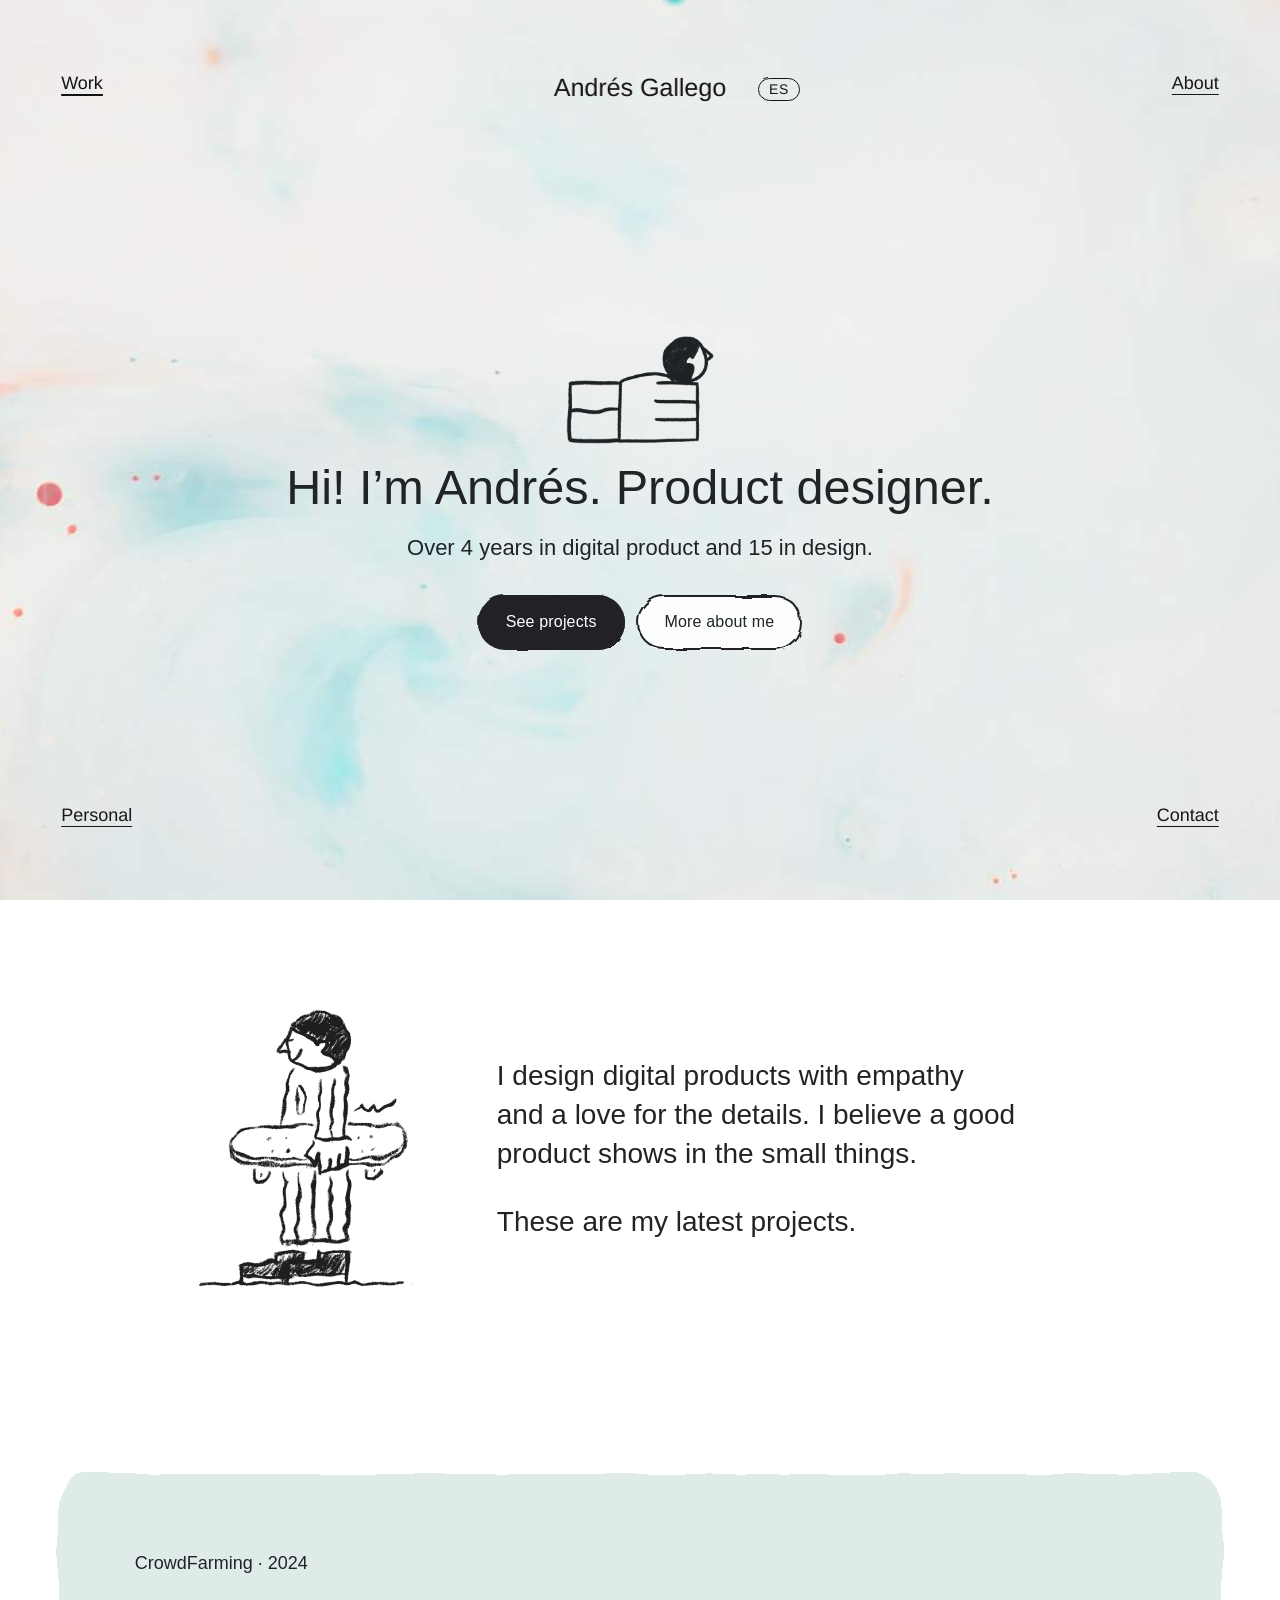
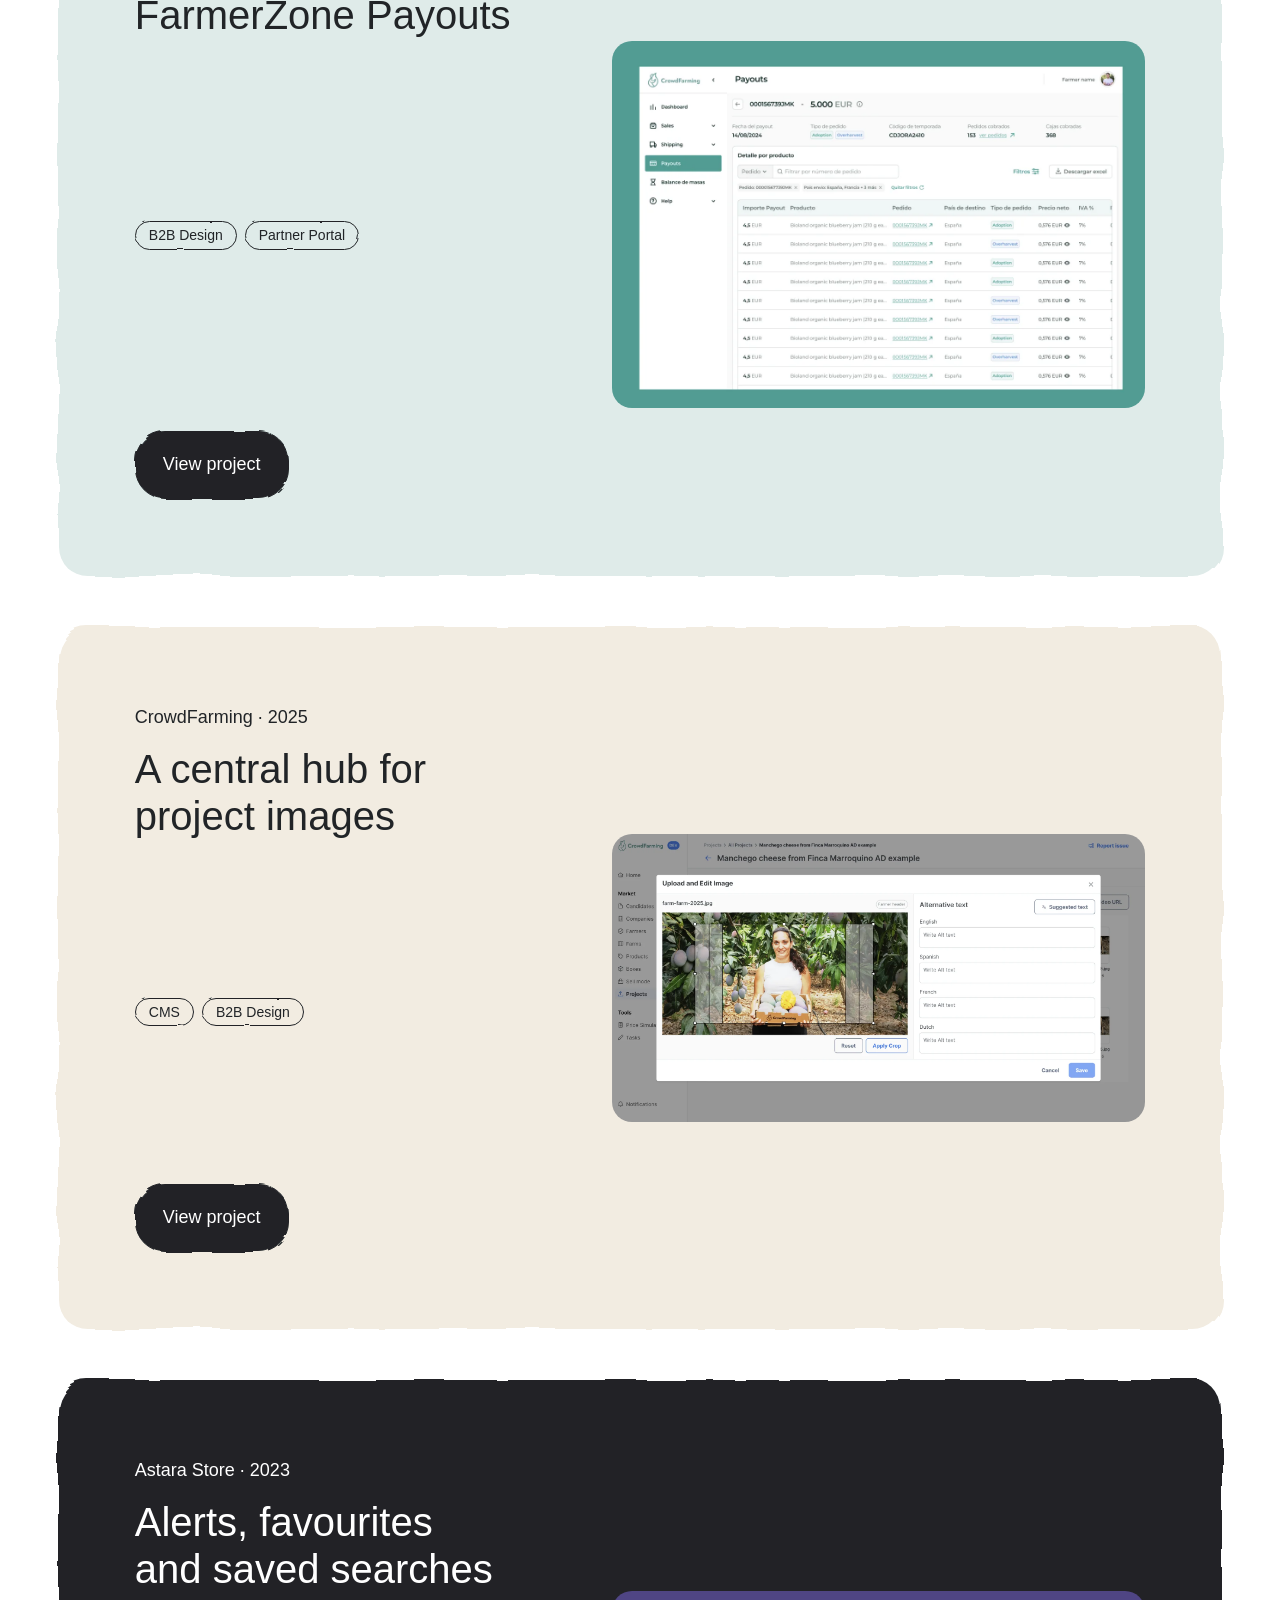
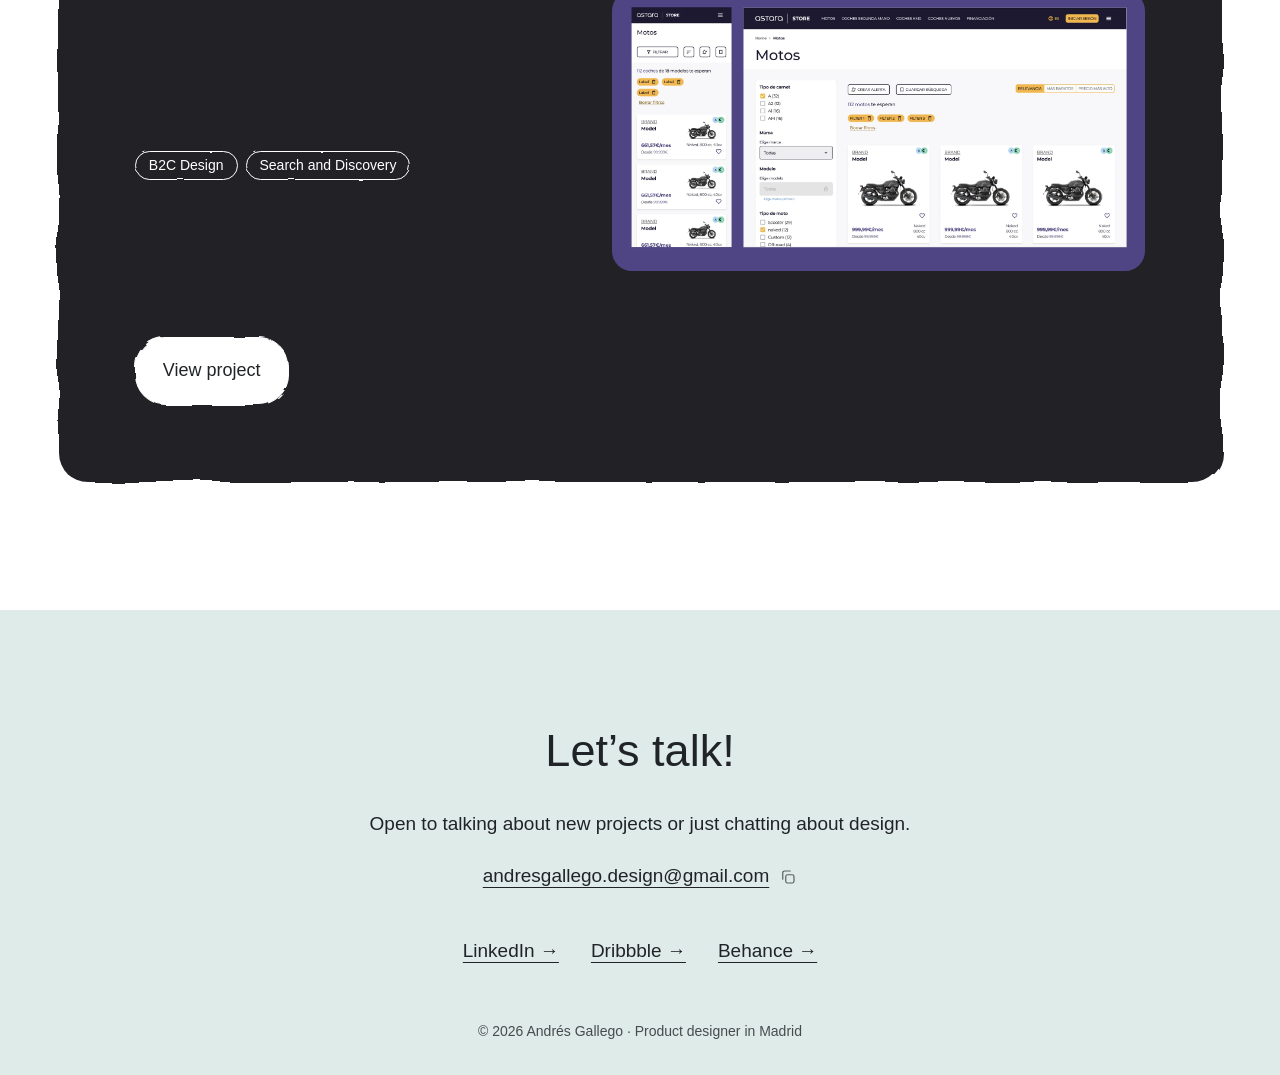
==== commit fb8fa92d: "Menú: Home pasa a Proyectos/Work y lleva a las tarjetas; flecha para volver en los casos Co-Authored" ====
--- a/en/index.html
+++ b/en/index.html
@@ -67,7 +67,7 @@
     </div>
   </div>
   <div class="nav-pill">
-    <a class="nav-tl" href="./" aria-current="page">Home</a>
+    <a class="nav-tl" href="#trabajos" aria-current="page">Work</a>
     <a class="nav-tr" href="about">About</a>
     <a class="nav-bl" href="personal">Personal</a>
     <a class="nav-br" href="#contacto">Contact</a>
--- a/assets/css/style.css
+++ b/assets/css/style.css
@@ -1061,3 +1061,28 @@
 .enlace-cv .enlace-cv__ico { width: 20px; height: 20px; flex: none; margin-right: 10px; transition: transform .25s ease; }
 .enlace-cv:hover .enlace-cv__ico, .enlace-cv:focus-visible .enlace-cv__ico { transform: translateY(2px); }
 @media (prefers-reduced-motion: reduce) { .enlace-cv .enlace-cv__ico { transition: none; } }
+
+/* Cierre de Sobre mí: personaje con radiocasete; las líneas de sonido de los lados se mueven al ritmo, como si sonara música (sin cambiar la opacidad) */
+.cierre-gris .cierre__musica { position: relative; width: clamp(170px, 19vw, 230px); aspect-ratio: 521 / 536; max-width: 100%; margin-bottom: 0; }
+.cierre__musica img { position: absolute; inset: 0; width: 100%; height: 100%; display: block; }
+.cierre__onda { will-change: transform; animation: onda-izq 0.9s ease-in-out infinite; }
+.cierre__onda--izq { transform-origin: 16% 50%; }
+.cierre__onda--der { transform-origin: 82% 61%; animation-name: onda-der; animation-delay: -0.45s; }
+@keyframes onda-izq { 0%, 100% { transform: translateX(0) scale(1); } 50% { transform: translateX(-3%) scale(1.08); } }
+@keyframes onda-der { 0%, 100% { transform: translateX(0) scale(1); } 50% { transform: translateX(3%) scale(1.08); } }
+@media (prefers-reduced-motion: reduce) { .cierre__onda { animation: none; } }
+/* Menos aire entre la ilustración y el texto de la música */
+.cierre-gris:has(.cierre__musica) { padding-bottom: clamp(8px, 1.2vw, 16px); }
+.cierre-gris + .musica { padding-top: clamp(24px, 3vw, 40px); }
+@media (min-width: 901px) { .cierre-gris:has(.cierre__musica) { padding-top: clamp(24px, 2.5vw, 36px); } }
+
+/* Casos de estudio: botón discreto para volver a los proyectos (mismo trazo a mano que los botones redondos de la cabecera) */
+.volver { position: relative; isolation: isolate; display: inline-grid; place-items: center; width: 44px; height: 44px; margin: 0 auto clamp(20px, 2.5vw, 32px); color: var(--negro); border-radius: 50%; }
+.volver::before { content: ""; position: absolute; inset: 0; z-index: -1; border-radius: 50%; border: 1.5px solid rgba(33, 36, 39, 0.5); background: transparent; filter: url(#trazo); transition: background .2s ease; }
+.volver svg { width: 20px; height: 20px; transition: transform .25s ease; }
+.volver:hover::before, .volver:focus-visible::before { background: rgba(33, 36, 39, 0.06); }
+.volver:hover svg, .volver:focus-visible svg { transform: translateX(-3px); }
+.volver:focus-visible { outline: 2px solid var(--negro); outline-offset: 4px; }
+.cs-hero .volver { display: grid; }
+@media (max-width: 800px) { .volver::before { filter: url(#trazo-fino); } }
+@media (prefers-reduced-motion: reduce) { .volver svg { transition: none; } }
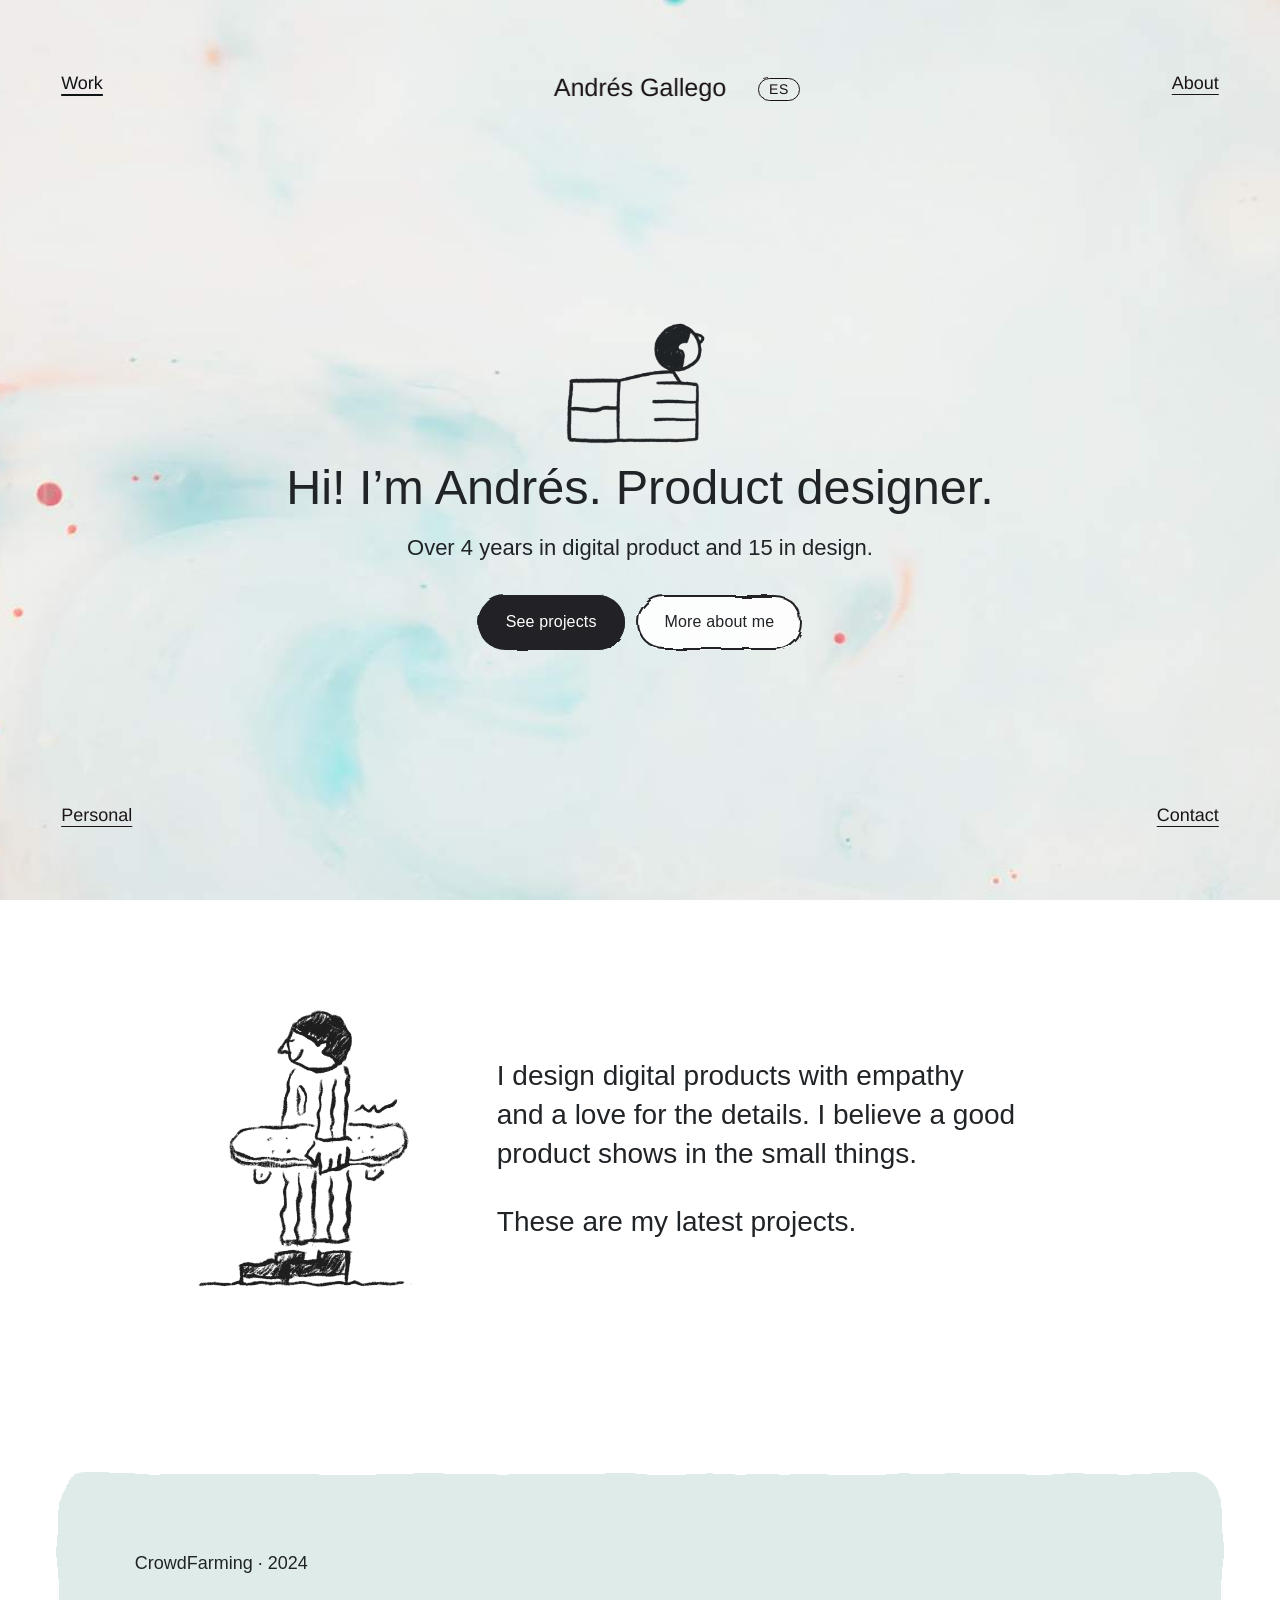
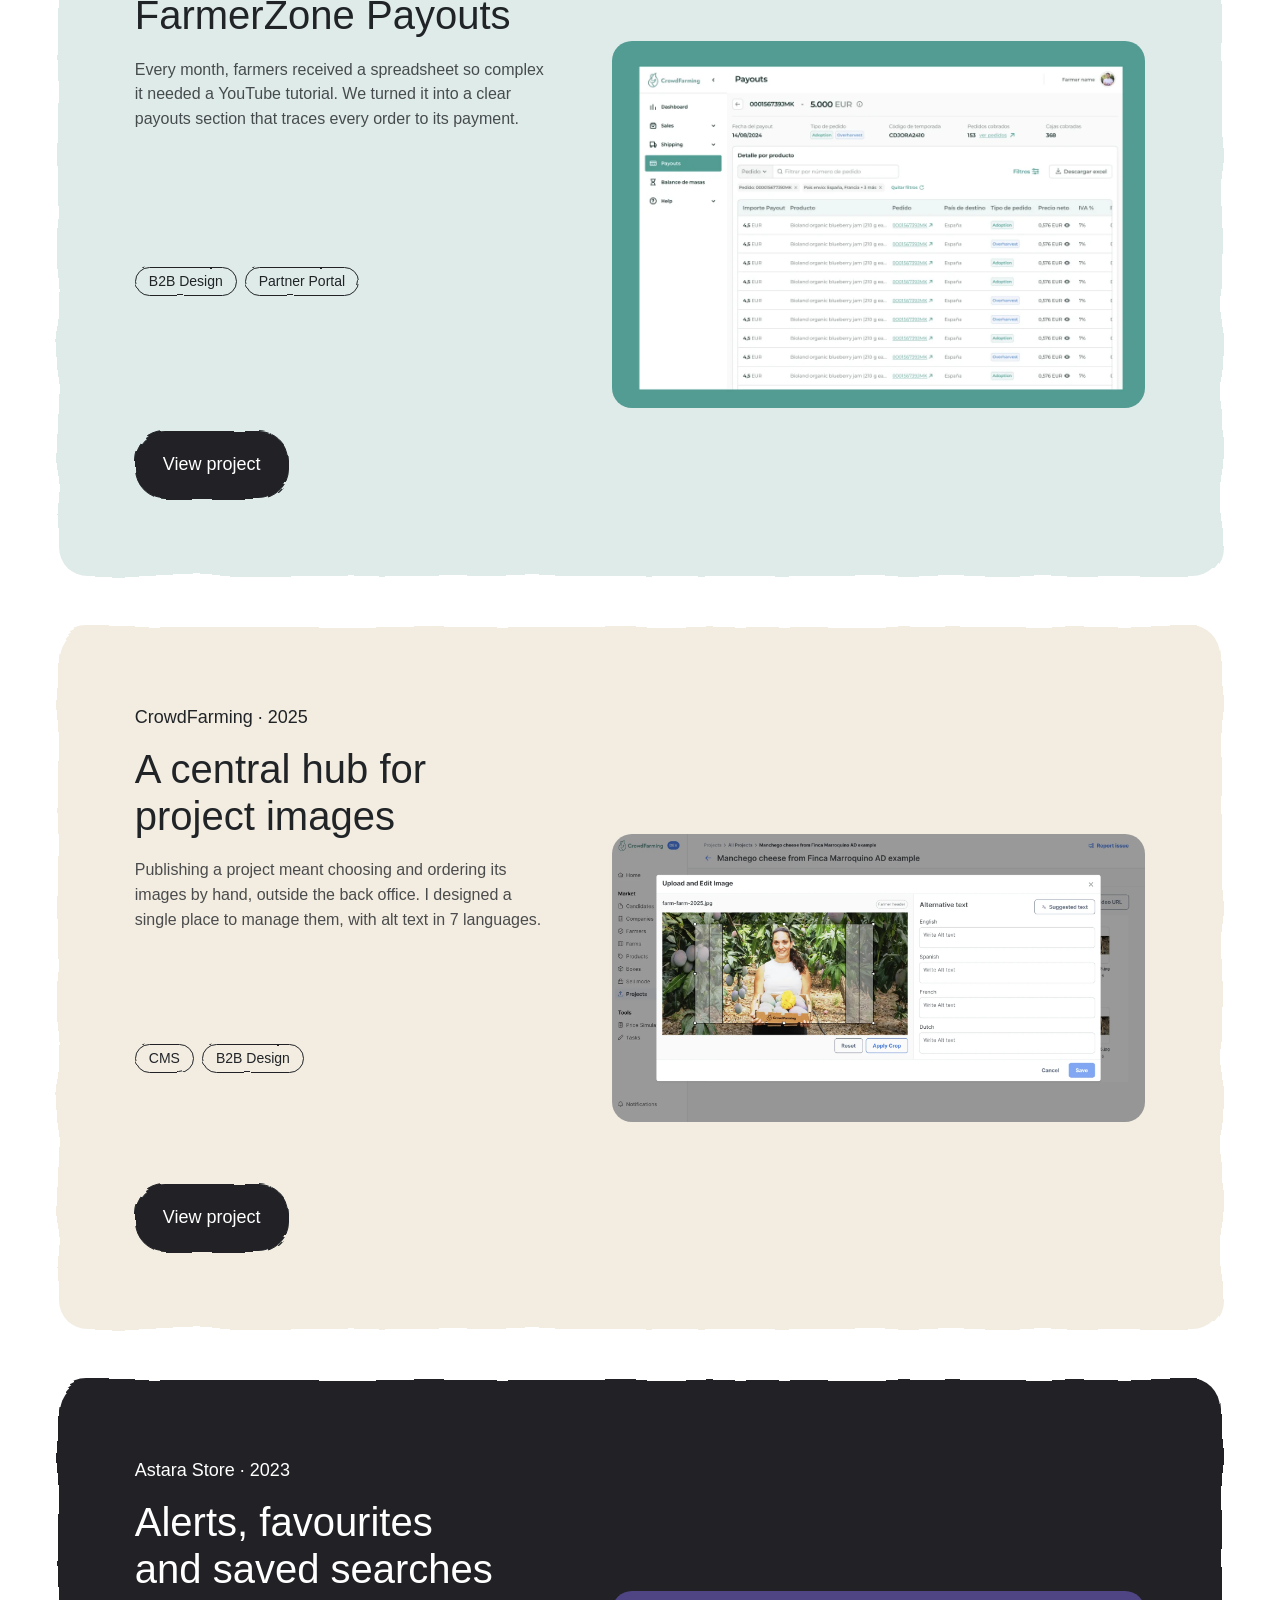
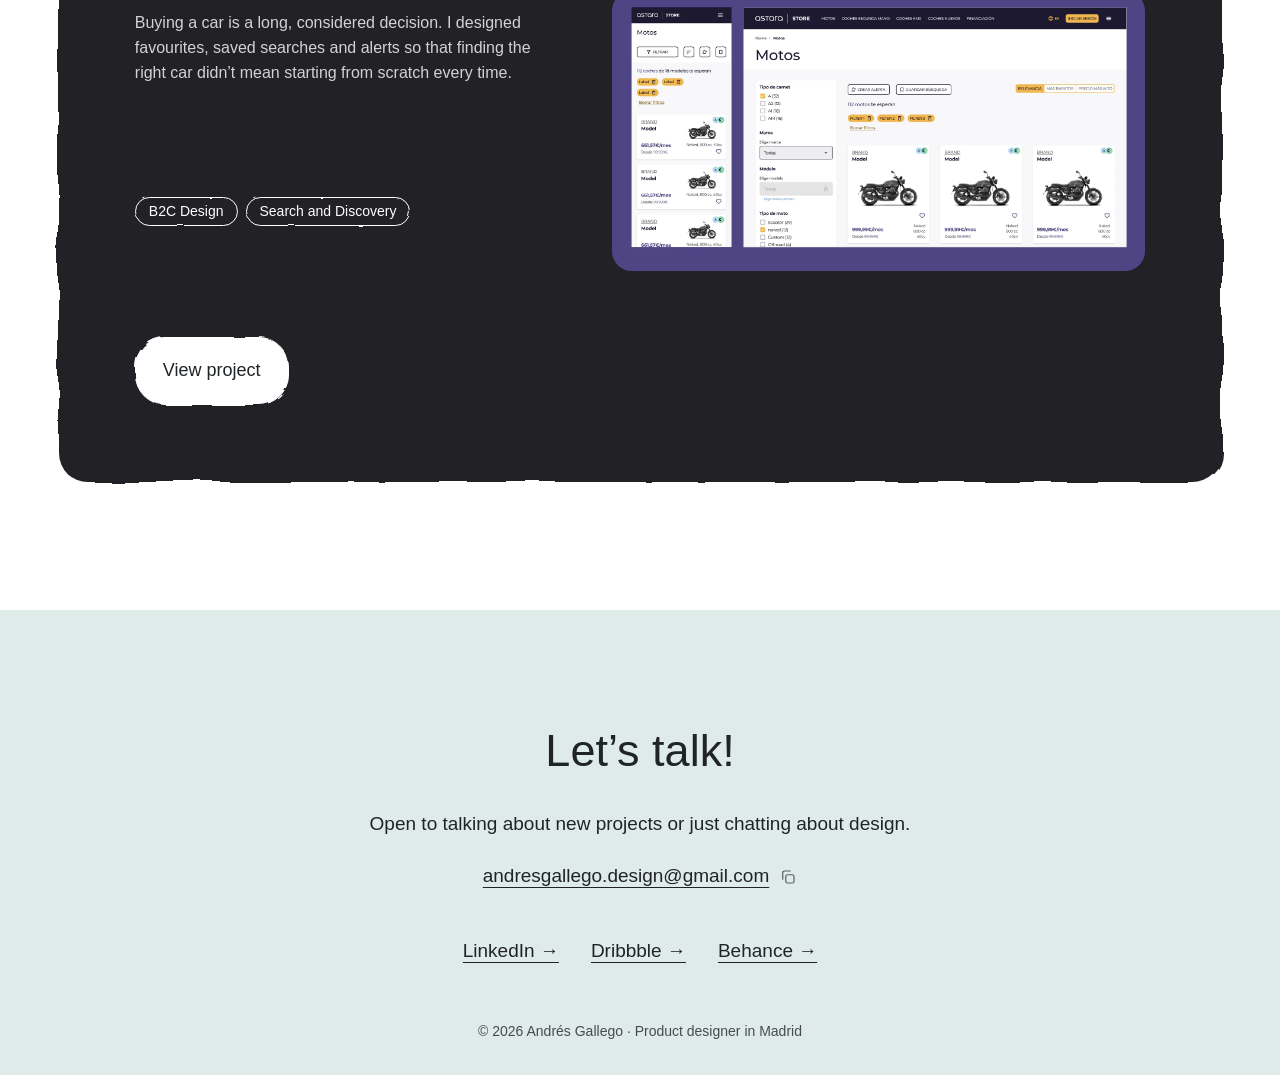
==== commit d5dc75bc: "Portada: frase en cada tarjeta de proyecto que da pie al caso Co-Authored-By: Claude Opus 5.5 <norep" ====
--- a/en/index.html
+++ b/en/index.html
@@ -95,6 +95,7 @@
         <div>
           <p class="card__meta">CrowdFarming · 2024</p>
           <h2><a class="card__link" href="farmerzone-payouts">FarmerZone Payouts</a></h2>
+          <p class="card__resumen">Every month, farmers received a spreadsheet so complex it needed a YouTube tutorial. We turned it into a clear payouts section that traces every order to its payment.</p>
         </div>
         <ul class="card__tags" style="list-style:none;padding:0;margin:0"><li class="chip">B2B Design</li><li class="chip">Partner Portal</li></ul>
         <span class="btn" aria-hidden="true">View project</span>
@@ -106,6 +107,7 @@
         <div>
           <p class="card__meta">CrowdFarming · 2025</p>
           <h2><a class="card__link" href="central-image-hub">A central hub for project images</a></h2>
+          <p class="card__resumen">Publishing a project meant choosing and ordering its images by hand, outside the back office. I designed a single place to manage them, with alt text in 7 languages.</p>
         </div>
         <ul class="card__tags" style="list-style:none;padding:0;margin:0"><li class="chip">CMS</li><li class="chip">B2B Design</li></ul>
         <span class="btn" aria-hidden="true">View project</span>
@@ -117,6 +119,7 @@
         <div>
           <p class="card__meta">Astara Store · 2023</p>
           <h2><a class="card__link" href="alerts-favourites">Alerts, favourites and saved searches</a></h2>
+          <p class="card__resumen">Buying a car is a long, considered decision. I designed favourites, saved searches and alerts so that finding the right car didn’t mean starting from scratch every time.</p>
         </div>
         <ul class="card__tags" style="list-style:none;padding:0;margin:0"><li class="chip">B2C Design</li><li class="chip">Search and Discovery</li></ul>
         <span class="btn" aria-hidden="true">View project</span>
--- a/assets/css/style.css
+++ b/assets/css/style.css
@@ -1086,3 +1086,7 @@
 .cs-hero .volver { display: grid; }
 @media (max-width: 800px) { .volver::before { filter: url(#trazo-fino); } }
 @media (prefers-reduced-motion: reduce) { .volver svg { transition: none; } }
+
+/* Tarjetas de proyecto: una frase que da pie a lo que hay dentro del caso */
+.card__resumen { margin: 18px 0 0; max-width: 46ch; font-size: var(--fs-sm); line-height: 1.55; opacity: 0.8; text-wrap: pretty; }
+@media (max-width: 800px) { .card__resumen { margin-top: 12px; } }
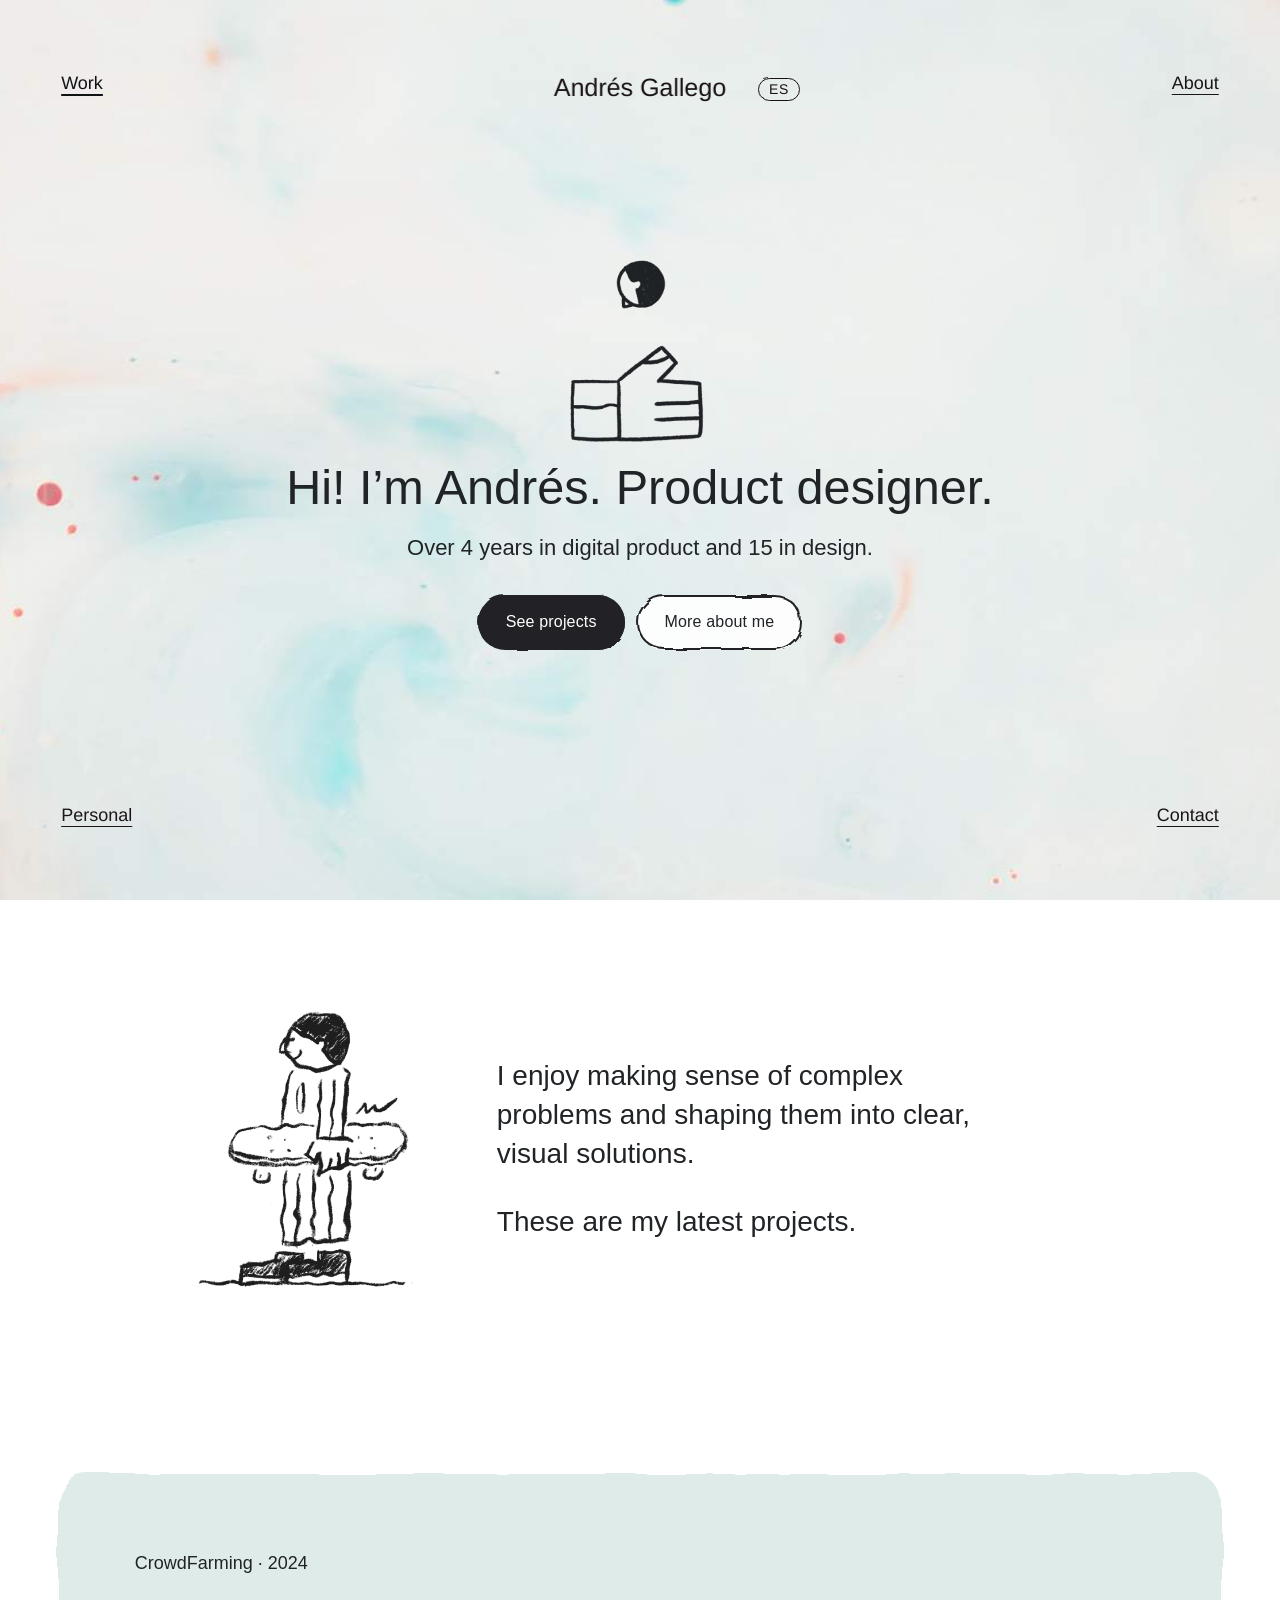
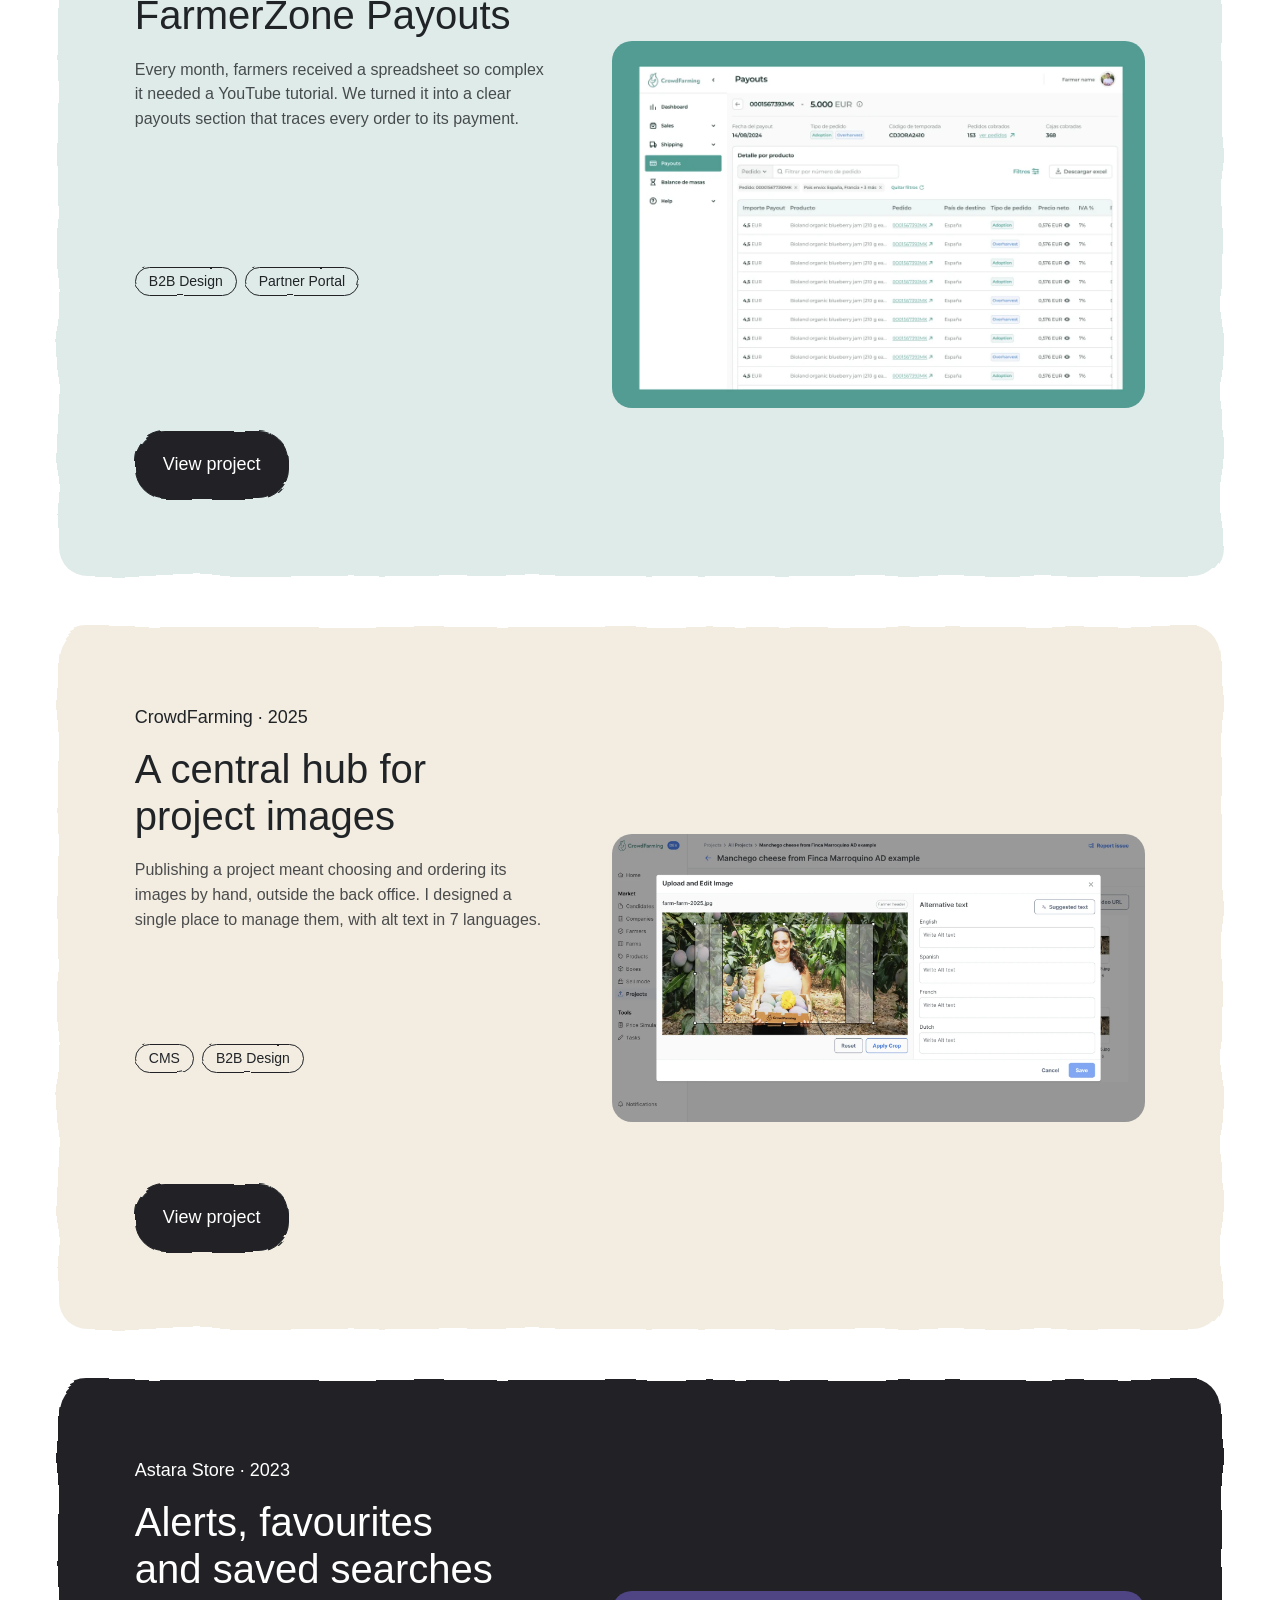
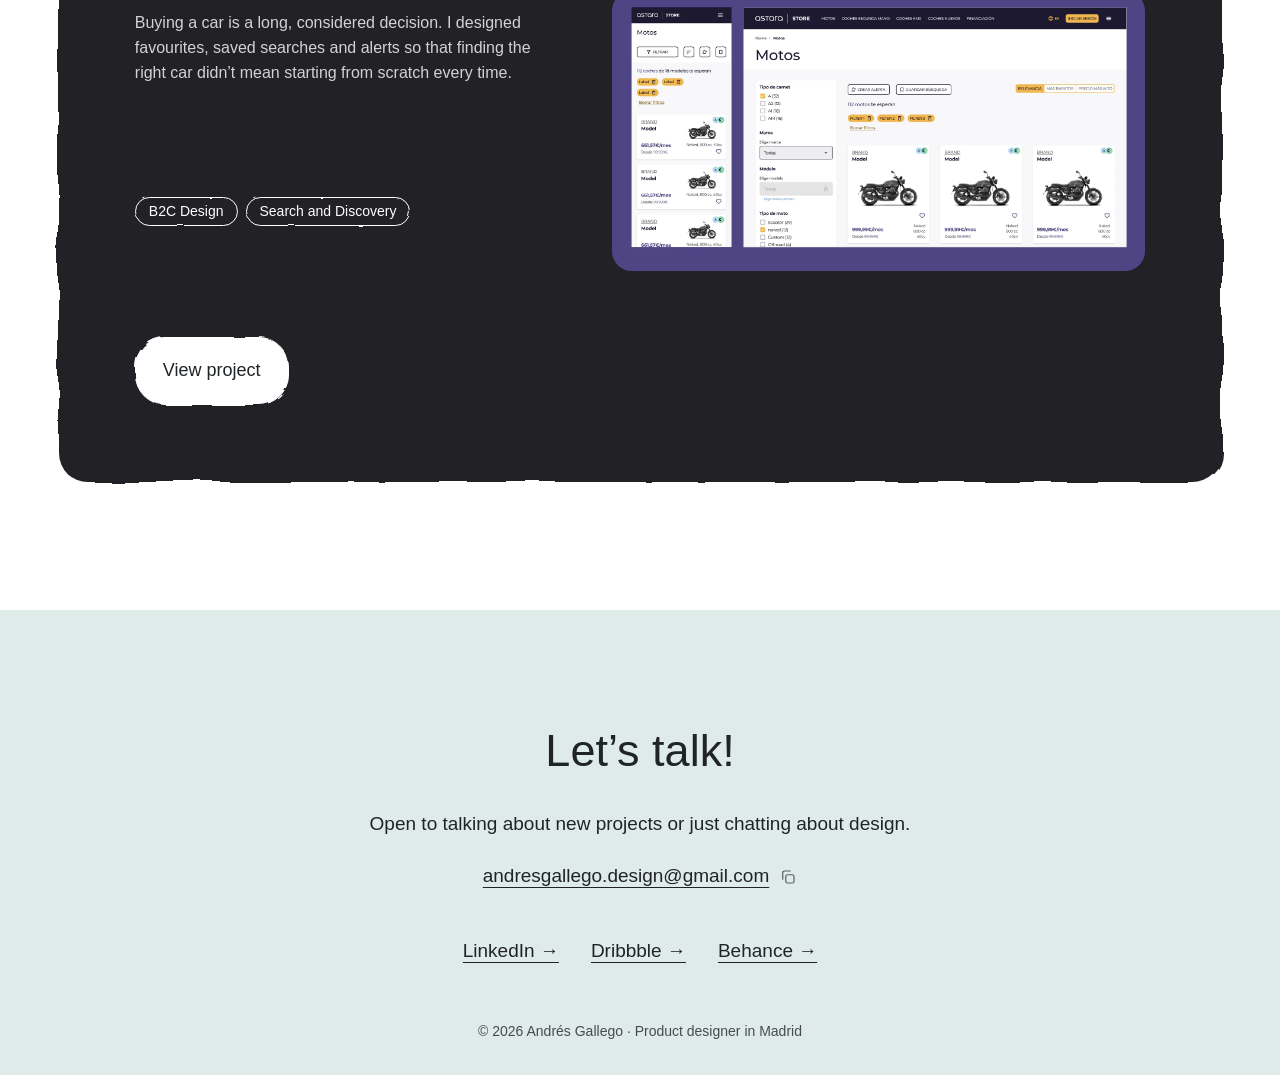
==== commit b9c89bdd: "Portada: nueva frase de presentación (problemas complejos → soluciones claras y visuales) Co-Authore" ====
--- a/en/index.html
+++ b/en/index.html
@@ -84,7 +84,7 @@
   <div class="intro__inner">
     <img class="intro__dibujo" src="../assets/img/patin.webp" alt="Animated illustration of a boy standing and holding a skateboard" width="400" height="508">
     <div class="intro__texto">
-      <p>I design digital products with empathy and a love for the details. I believe a good product shows in the small things.</p>
+      <p>I enjoy making sense of complex problems and shaping them into clear, visual solutions.</p>
       <p>These are my latest projects.</p>
     </div>
   </div>
